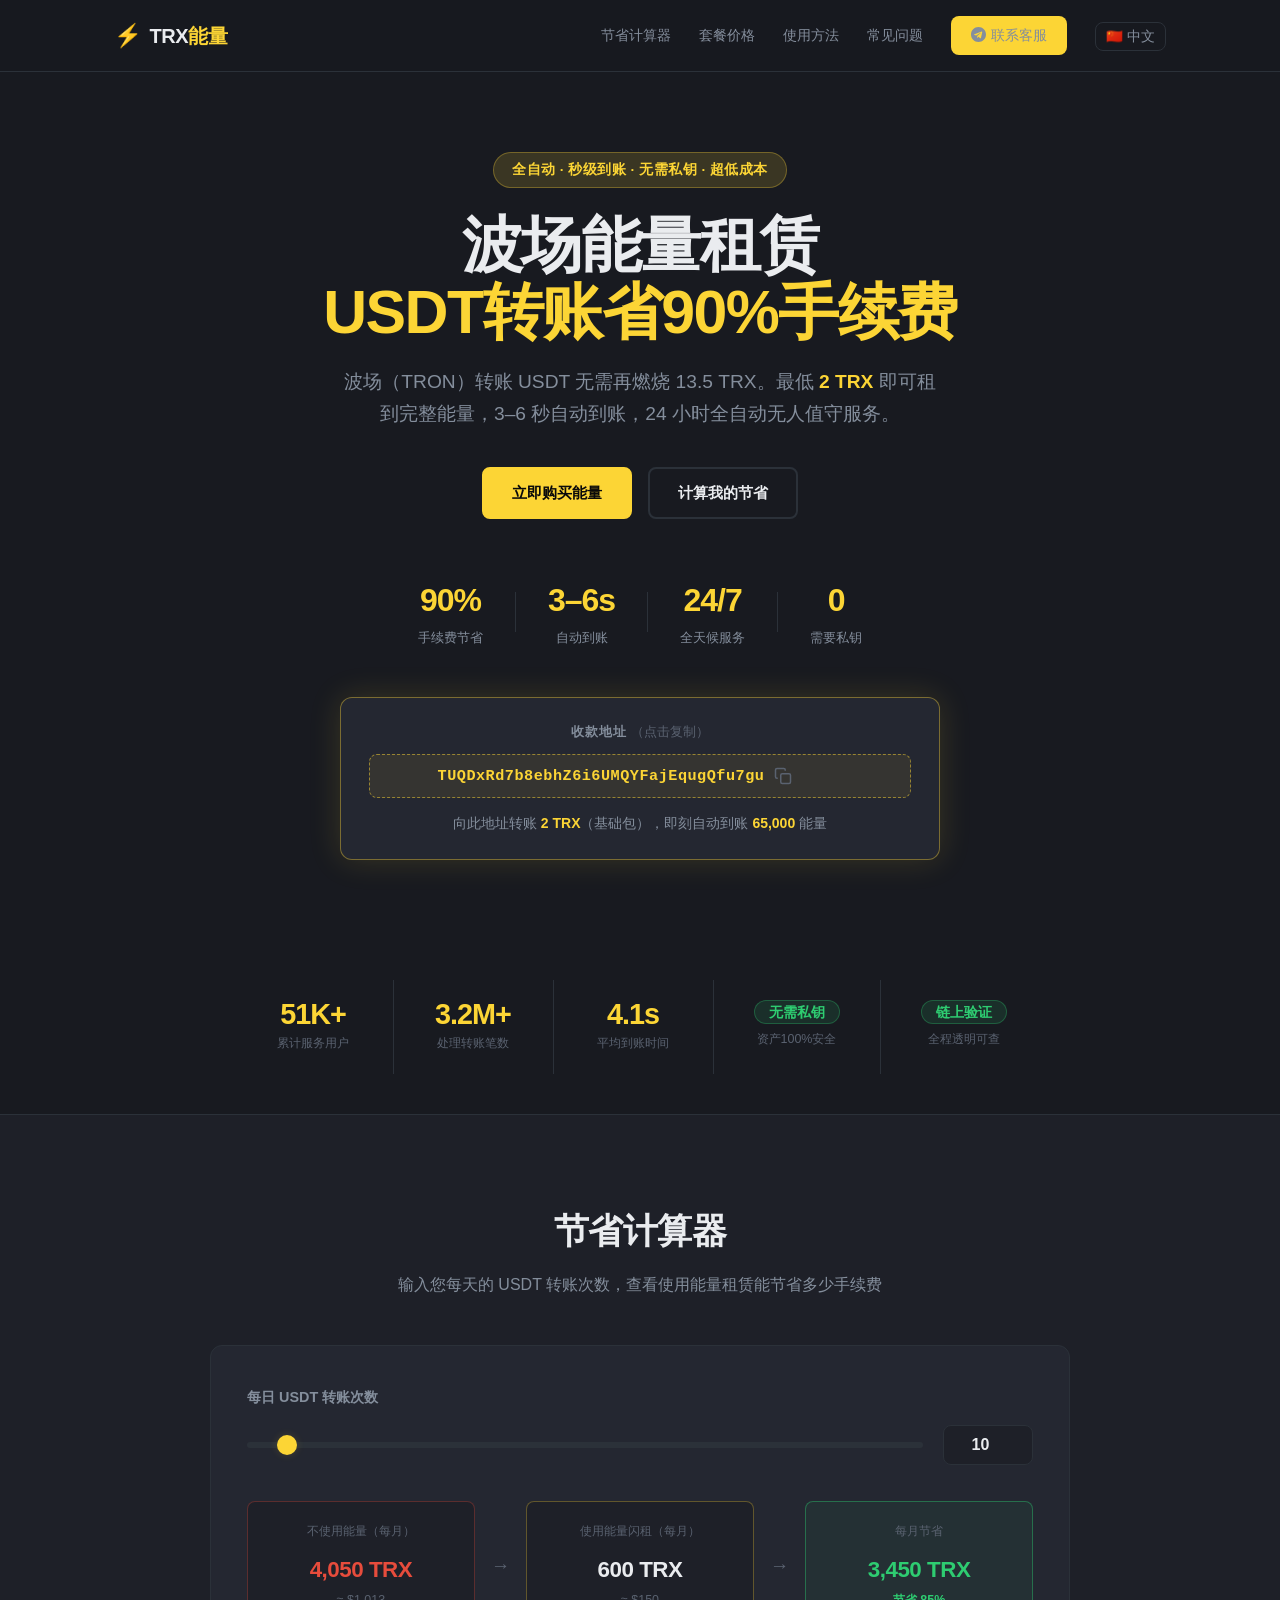
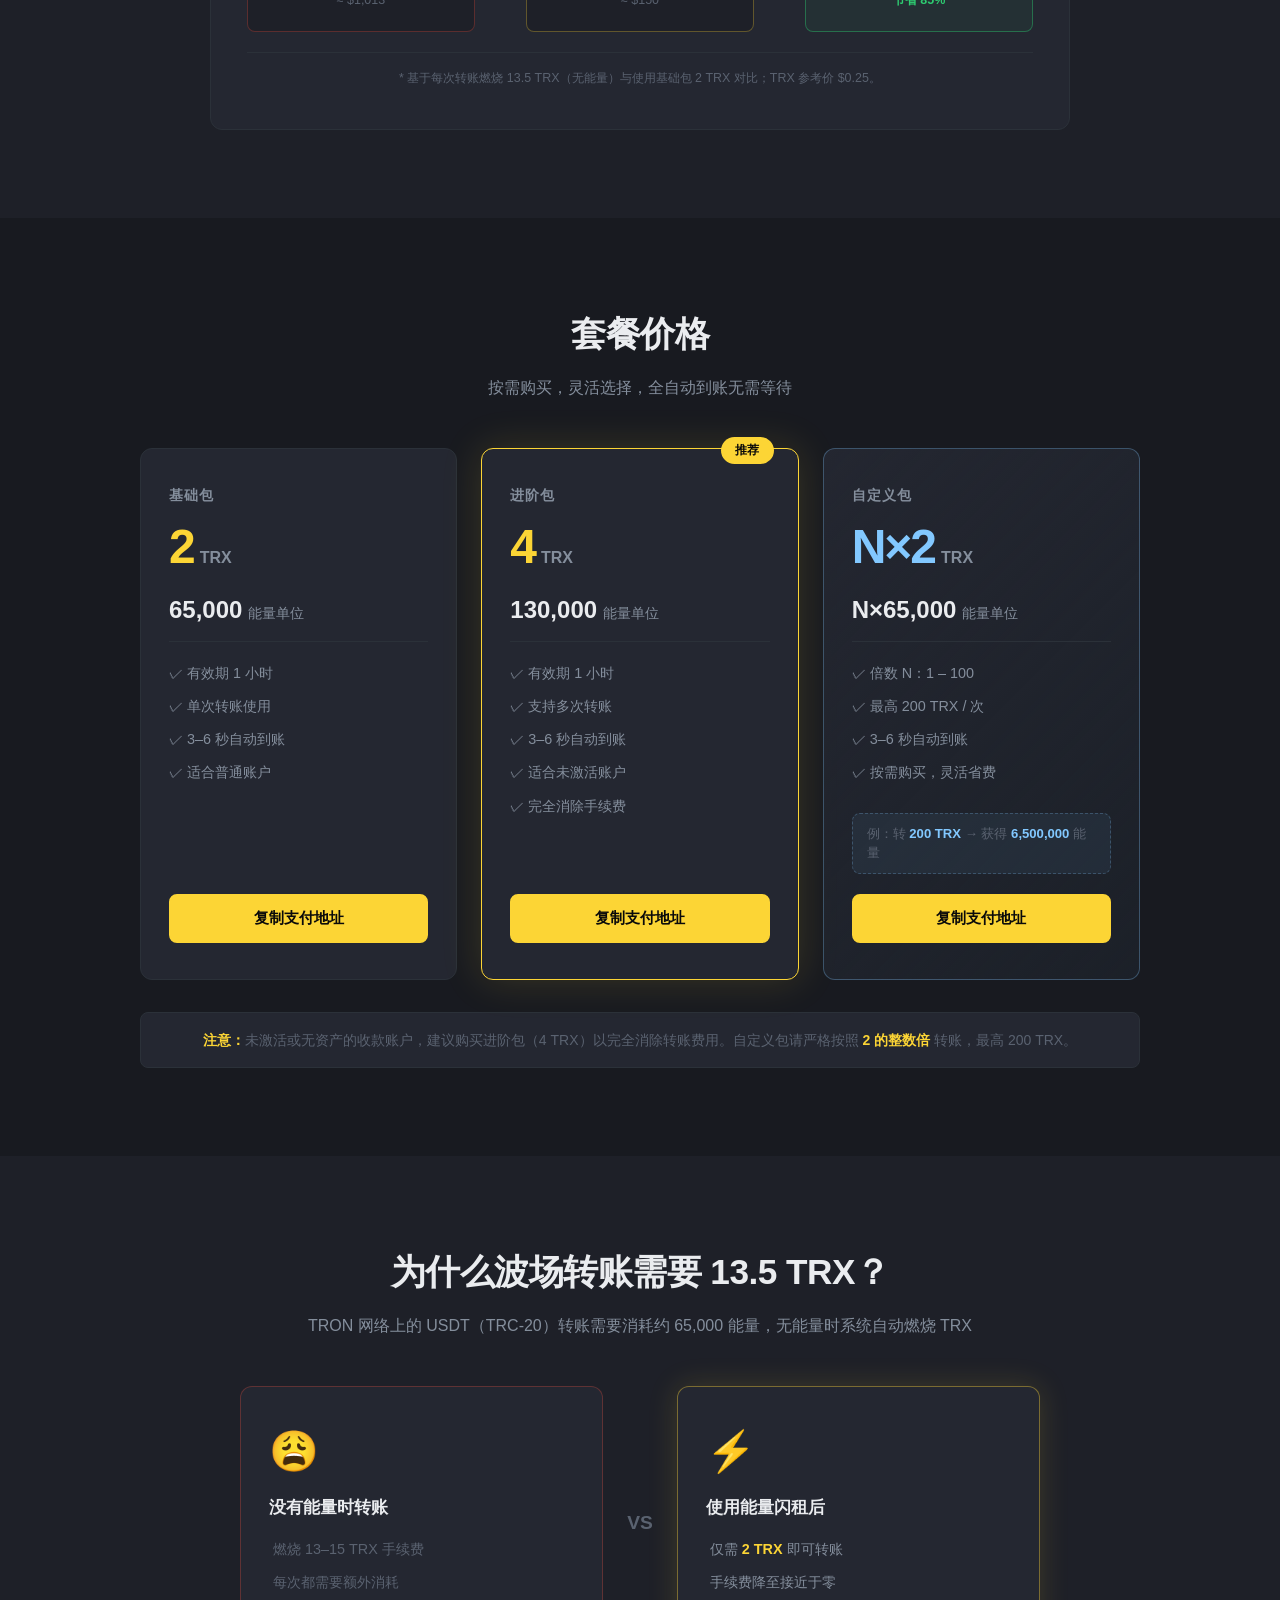
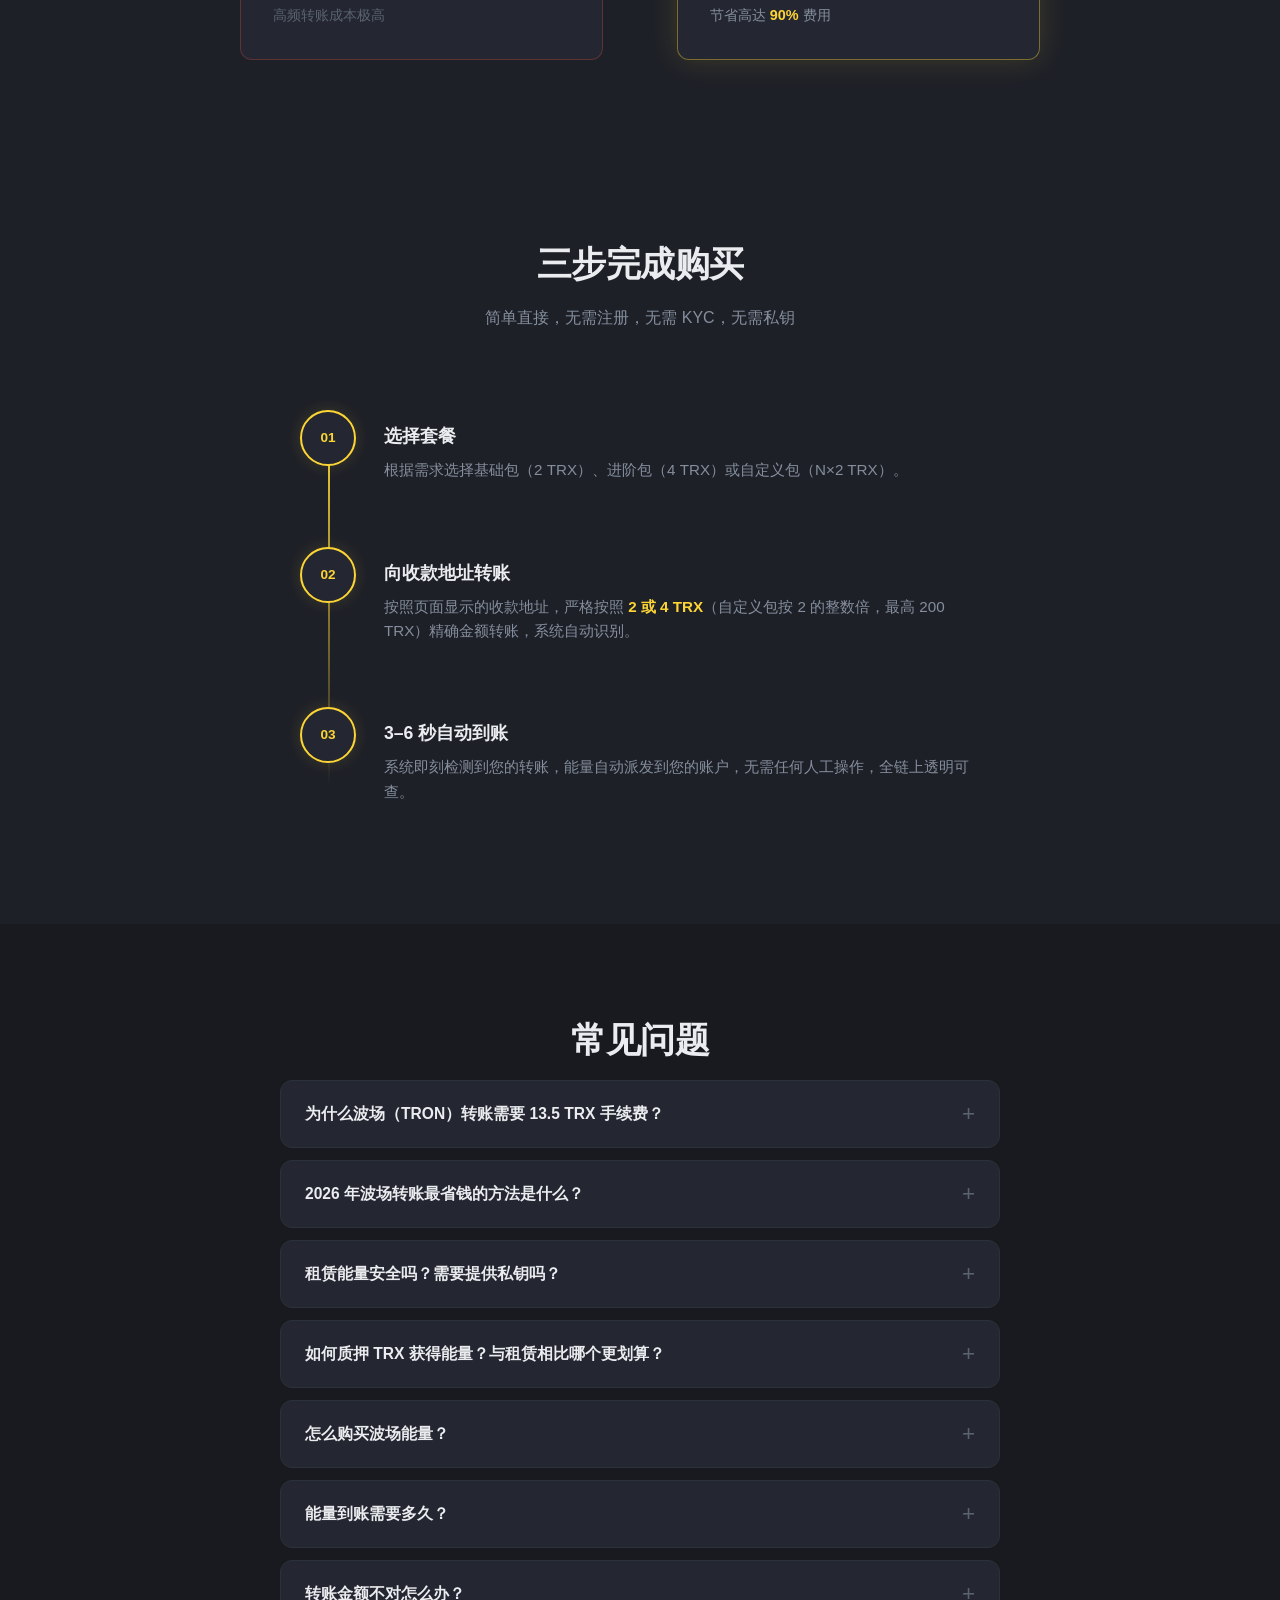
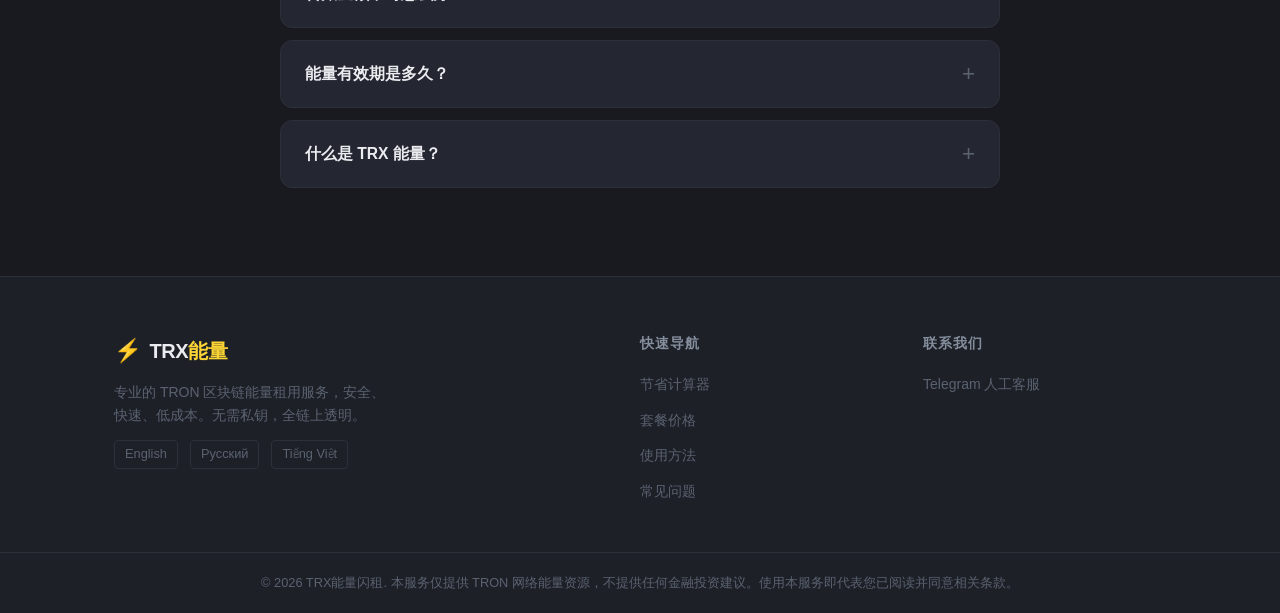
==== index.html @ 7b8ca872 "feat: SEO overhaul with multilingual pages and interactive modules - Update title/desc/keywords: "节省" ====
<!DOCTYPE html>
<html lang="zh-CN">
<head>
  <meta charset="UTF-8" />
  <meta name="viewport" content="width=device-width, initial-scale=1.0" />
  <title>TRON 能量租赁 - 节省 90% USDT 转账手续费 | TRX能量闪租 闪电到账</title>
  <meta name="description" content="专业的波场能量租赁平台。支持 USDT 转账手续费降至最低，平均节省 90% 以上。提供 TRX 能量购买、闪兑服务，智能合约保障，秒级到账，无需私钥，安全透明。" />
  <meta name="keywords" content="波场能量租赁,TRON Energy Rental,USDT转账手续费,购买TRON能量,TRX能量闪兑,波场省钱攻略,TRON能量,能量闪租,波场能量机器人,低成本USDT转账,TRX手续费,波场资源" />
  <link rel="canonical" href="https://trx-energy.example.com/" />
  <link rel="icon" href="data:image/svg+xml,<svg xmlns='http://www.w3.org/2000/svg' viewBox='0 0 100 100'><text y='.9em' font-size='90'>⚡</text></svg>" />

  <!-- hreflang 多语种 -->
  <link rel="alternate" hreflang="zh-CN" href="https://trx-energy.example.com/" />
  <link rel="alternate" hreflang="en" href="https://trx-energy.example.com/en/" />
  <link rel="alternate" hreflang="ru" href="https://trx-energy.example.com/ru/" />
  <link rel="alternate" hreflang="vi" href="https://trx-energy.example.com/vi/" />
  <link rel="alternate" hreflang="x-default" href="https://trx-energy.example.com/" />

  <!-- Open Graph -->
  <meta property="og:type" content="website" />
  <meta property="og:url" content="https://trx-energy.example.com/" />
  <meta property="og:title" content="TRON 能量租赁 - 节省 90% USDT 转账手续费 | TRX能量闪租" />
  <meta property="og:description" content="专业波场能量租赁平台，平均节省 90% 以上手续费。TRX 能量购买、闪兑服务，秒级到账，无需私钥，安全透明。" />
  <meta property="og:image" content="https://trx-energy.example.com/assets/og-image.png" />
  <meta property="og:locale" content="zh_CN" />
  <meta property="og:locale:alternate" content="en_US" />
  <meta property="og:locale:alternate" content="ru_RU" />
  <meta property="og:site_name" content="TRX能量闪租" />

  <!-- Twitter Card -->
  <meta name="twitter:card" content="summary_large_image" />
  <meta name="twitter:title" content="TRON 能量租赁 - 节省 90% USDT 转账手续费 | TRX能量闪租" />
  <meta name="twitter:description" content="专业波场能量租赁，平均节省 90% 手续费。2 TRX 获得 65,000 能量，秒级到账，无需私钥。" />

  <!-- JSON-LD: WebSite -->
  <script type="application/ld+json">
  {
    "@context": "https://schema.org",
    "@type": "WebSite",
    "name": "TRX能量闪租",
    "url": "https://trx-energy.example.com/",
    "description": "专业波场能量租赁平台，帮助用户以极低成本完成USDT转账",
    "inLanguage": ["zh-CN", "en", "ru", "vi"],
    "potentialAction": {
      "@type": "SearchAction",
      "target": "https://trx-energy.example.com/?q={search_term_string}",
      "query-input": "required name=search_term_string"
    }
  }
  </script>

  <!-- JSON-LD: Organization + AggregateRating -->
  <script type="application/ld+json">
  {
    "@context": "https://schema.org",
    "@type": "Organization",
    "name": "TRX能量闪租",
    "url": "https://trx-energy.example.com/",
    "logo": "https://trx-energy.example.com/assets/og-image.png",
    "contactPoint": {
      "@type": "ContactPoint",
      "contactType": "customer service",
      "url": "https://t.me/trxenergysupport",
      "availableLanguage": ["Chinese", "English"]
    },
    "aggregateRating": {
      "@type": "AggregateRating",
      "ratingValue": "4.9",
      "reviewCount": "3200",
      "bestRating": "5",
      "worstRating": "1"
    }
  }
  </script>

  <!-- JSON-LD: Service + BreadcrumbList -->
  <script type="application/ld+json">
  {
    "@context": "https://schema.org",
    "@graph": [
      {
        "@type": "Service",
        "name": "波场能量租赁服务",
        "alternateName": "TRON Energy Rental",
        "description": "专业的TRON区块链能量租用服务。通过租用能量，USDT转账手续费可降低90%，每次仅需2 TRX。3-6秒自动到账，无需私钥，全天候服务。",
        "provider": {
          "@type": "Organization",
          "name": "TRX能量闪租"
        },
        "serviceType": "区块链能量租用",
        "areaServed": "全球",
        "hasOfferCatalog": {
          "@type": "OfferCatalog",
          "name": "能量套餐",
          "itemListElement": [
            {
              "@type": "Offer",
              "name": "基础包",
              "price": "2",
              "priceCurrency": "TRX",
              "description": "65,000能量，有效期1小时，适合单次USDT转账"
            },
            {
              "@type": "Offer",
              "name": "进阶包",
              "price": "4",
              "priceCurrency": "TRX",
              "description": "130,000能量，有效期1小时，支持多次转账，适合未激活账户"
            },
            {
              "@type": "Offer",
              "name": "自定义包",
              "description": "N×2 TRX获得N×65,000能量，N最大100倍，最高200 TRX获得6,500,000能量"
            }
          ]
        }
      },
      {
        "@type": "BreadcrumbList",
        "itemListElement": [
          {
            "@type": "ListItem",
            "position": 1,
            "name": "首页",
            "item": "https://trx-energy.example.com/"
          },
          {
            "@type": "ListItem",
            "position": 2,
            "name": "套餐价格",
            "item": "https://trx-energy.example.com/#pricing"
          },
          {
            "@type": "ListItem",
            "position": 3,
            "name": "常见问题",
            "item": "https://trx-energy.example.com/#faq"
          }
        ]
      }
    ]
  }
  </script>

  <!-- JSON-LD: FAQPage (完整版) -->
  <script type="application/ld+json">
  {
    "@context": "https://schema.org",
    "@type": "FAQPage",
    "mainEntity": [
      {
        "@type": "Question",
        "name": "为什么波场（TRON）转账需要13.5 TRX手续费？",
        "acceptedAnswer": {
          "@type": "Answer",
          "text": "波场网络上的USDT（TRC-20）转账需要消耗约65,000单位的「能量」。若账户内没有能量，系统会自动燃烧约13.5 TRX作为手续费。通过租用能量，可将这笔费用降低至仅需2 TRX，节省约90%。"
        }
      },
      {
        "@type": "Question",
        "name": "波场转账最便宜的方法是什么？",
        "acceptedAnswer": {
          "@type": "Answer",
          "text": "波场转账最便宜的方法是通过TRX能量闪租平台租用能量。仅需2 TRX即可获得65,000能量，完成一次USDT转账，相比直接燃烧TRX手续费可节省约90%。高频转账用户可选择自定义包，批量购买更省钱。"
        }
      },
      {
        "@type": "Question",
        "name": "租赁能量安全吗？需要提供私钥吗？",
        "acceptedAnswer": {
          "@type": "Answer",
          "text": "完全安全，无需提供任何私钥。我们的服务通过链上地址识别技术，您只需向指定地址转入对应TRX金额，系统自动向您的钱包地址派发能量。整个过程无需授权，无需登录，不存在资产风险。"
        }
      },
      {
        "@type": "Question",
        "name": "如何质押TRX获得能量？与租赁相比哪个更划算？",
        "acceptedAnswer": {
          "@type": "Answer",
          "text": "质押TRX可获得长期能量，但需锁定大量TRX（质押约10,000 TRX才能获得约65,000能量/天）。租赁能量无需锁定资金，按需购买，2 TRX即用即付。对于散户和中低频用户，租赁远比质押划算；高频用户可结合使用。"
        }
      },
      {
        "@type": "Question",
        "name": "怎么购买波场能量？",
        "acceptedAnswer": {
          "@type": "Answer",
          "text": "直接向页面展示的收款地址转账即可，系统会自动识别您的转账金额并即刻派发相应的能量到您的账户。无需注册账号，无需联系客服，3-6秒自动到账。"
        }
      },
      {
        "@type": "Question",
        "name": "能量多久到账？",
        "acceptedAnswer": {
          "@type": "Answer",
          "text": "通常在转账后3-6秒内自动到账。全天24小时无人值守，随时转账随时到账，无需等待工作时间。"
        }
      },
      {
        "@type": "Question",
        "name": "转账金额不对怎么办？",
        "acceptedAnswer": {
          "@type": "Answer",
          "text": "请严格按照2或4 TRX转账（自定义包按2的整数倍，最高200 TRX）。如果金额不符，系统可能无法自动派发，请联系人工客服处理。"
        }
      },
      {
        "@type": "Question",
        "name": "能量有效期是多久？",
        "acceptedAnswer": {
          "@type": "Answer",
          "text": "每个套餐的能量有效期均为1小时，请在购买后1小时内完成USDT转账操作，以免能量过期浪费。"
        }
      }
    ]
  }
  </script>

  <link rel="stylesheet" href="assets/css/style.css" />
</head>
<body>

  <!-- ===== HEADER ===== -->
  <header class="site-header" role="banner">
    <div class="container header-inner">
      <a href="/" class="logo" aria-label="TRX能量闪租首页">
        <span class="logo-icon" aria-hidden="true">⚡</span>
        <span class="logo-text">TRX<em>能量</em></span>
      </a>
      <nav class="main-nav" role="navigation" aria-label="主导航">
        <a href="#calculator">节省计算器</a>
        <a href="#pricing">套餐价格</a>
        <a href="#how-it-works">使用方法</a>
        <a href="#faq">常见问题</a>
        <a href="https://t.me/trxenergysupport" class="btn-nav" rel="noopener noreferrer" target="_blank">
          <svg viewBox="0 0 24 24" width="15" height="15" fill="currentColor" aria-hidden="true" style="vertical-align:-2px;margin-right:5px"><path d="M12 0C5.373 0 0 5.373 0 12s5.373 12 12 12 12-5.373 12-12S18.627 0 12 0zm5.894 8.221-1.97 9.28c-.145.658-.537.818-1.084.508l-3-2.21-1.447 1.394c-.16.16-.295.295-.605.295l.213-3.053 5.56-5.023c.242-.213-.054-.333-.373-.12L8.32 13.617l-2.96-.924c-.643-.204-.657-.643.136-.953l11.57-4.461c.537-.194 1.006.131.828.942z"/></svg>联系客服
        </a>
        <!-- 语言切换 -->
        <div class="lang-switcher" aria-label="语言切换">
          <span class="lang-current">🇨🇳 中文</span>
          <div class="lang-dropdown">
            <a href="/en/" hreflang="en">🇺🇸 English</a>
            <a href="/ru/" hreflang="ru">🇷🇺 Русский</a>
            <a href="/vi/" hreflang="vi">🇻🇳 Tiếng Việt</a>
          </div>
        </div>
      </nav>
      <button class="nav-toggle" aria-label="展开菜单" aria-expanded="false">
        <span></span><span></span><span></span>
      </button>
    </div>
  </header>

  <main>

    <!-- ===== HERO ===== -->
    <section class="hero" aria-labelledby="hero-title">
      <canvas id="matrix-canvas" aria-hidden="true"></canvas>
      <div class="container hero-content">
        <div class="hero-badge">全自动 · 秒级到账 · 无需私钥 · 超低成本</div>
        <h1 id="hero-title">波场能量租赁<br /><span class="accent">USDT转账省90%手续费</span></h1>
        <p class="hero-subtitle">波场（TRON）转账 USDT 无需再燃烧 13.5 TRX。最低 <strong>2 TRX</strong> 即可租到完整能量，3–6 秒自动到账，24 小时全自动无人值守服务。</p>
        <div class="hero-actions">
          <a href="#pricing" class="btn btn-primary">立即购买能量</a>
          <a href="#calculator" class="btn btn-ghost">计算我的节省</a>
        </div>
        <div class="hero-stats" role="list">
          <div class="stat" role="listitem">
            <span class="stat-value">90%</span>
            <span class="stat-label">手续费节省</span>
          </div>
          <div class="stat-divider" aria-hidden="true"></div>
          <div class="stat" role="listitem">
            <span class="stat-value">3–6s</span>
            <span class="stat-label">自动到账</span>
          </div>
          <div class="stat-divider" aria-hidden="true"></div>
          <div class="stat" role="listitem">
            <span class="stat-value">24/7</span>
            <span class="stat-label">全天候服务</span>
          </div>
          <div class="stat-divider" aria-hidden="true"></div>
          <div class="stat" role="listitem">
            <span class="stat-value">0</span>
            <span class="stat-label">需要私钥</span>
          </div>
        </div>

        <!-- Payment Address -->
        <div class="pay-address-box">
          <p class="pay-address-label">收款地址 <span class="pay-address-hint">（点击复制）</span></p>
          <button class="pay-address-copy" id="copyAddress" aria-label="复制收款地址" data-address="TUQDxRd7b8ebhZ6i6UMQYFajEqugQfu7gu">
            <span class="pay-address-value">TUQDxRd7b8ebhZ6i6UMQYFajEqugQfu7gu</span>
            <svg class="copy-icon" viewBox="0 0 24 24" width="18" height="18" fill="none" stroke="currentColor" stroke-width="2" aria-hidden="true">
              <rect x="9" y="9" width="13" height="13" rx="2"/>
              <path d="M5 15H4a2 2 0 0 1-2-2V4a2 2 0 0 1 2-2h9a2 2 0 0 1 2 2v1"/>
            </svg>
            <span class="copy-feedback" aria-live="polite"></span>
          </button>
          <p class="pay-address-desc">向此地址转账 <strong>2 TRX</strong>（基础包），即刻自动到账 <strong>65,000</strong> 能量</p>
        </div>
      </div>
    </section>

    <!-- ===== TRUST STATS ===== -->
    <section class="trust-section" aria-labelledby="trust-title">
      <div class="container">
        <h2 id="trust-title" class="sr-only">平台数据</h2>
        <div class="trust-grid">
          <div class="trust-item">
            <span class="trust-value" data-target="52000" data-suffix="+">0</span>
            <span class="trust-label">累计服务用户</span>
          </div>
          <div class="trust-item">
            <span class="trust-value" data-target="3200000" data-suffix="+">0</span>
            <span class="trust-label">处理转账笔数</span>
          </div>
          <div class="trust-item">
            <span class="trust-value" data-target="4.2" data-suffix="s" data-float="true">0</span>
            <span class="trust-label">平均到账时间</span>
          </div>
          <div class="trust-item">
            <span class="trust-value trust-badge">无需私钥</span>
            <span class="trust-label">资产100%安全</span>
          </div>
          <div class="trust-item">
            <span class="trust-value trust-badge">链上验证</span>
            <span class="trust-label">全程透明可查</span>
          </div>
        </div>
      </div>
    </section>

    <!-- ===== CALCULATOR ===== -->
    <section class="calc-section" id="calculator" aria-labelledby="calc-title">
      <div class="container">
        <h2 id="calc-title" class="section-title">节省计算器</h2>
        <p class="section-subtitle">输入您每天的 USDT 转账次数，查看使用能量租赁能节省多少手续费</p>
        <div class="calc-card">
          <div class="calc-input-group">
            <label for="calc-transfers" class="calc-label">每日 USDT 转账次数</label>
            <div class="calc-slider-wrap">
              <input type="range" id="calc-slider" min="1" max="200" value="10" class="calc-slider" aria-label="转账次数滑块" />
              <input type="number" id="calc-transfers" min="1" max="10000" value="10" class="calc-number" aria-label="每日转账次数" />
            </div>
          </div>
          <div class="calc-results">
            <div class="calc-result-item calc-result-before">
              <span class="calc-result-label">不使用能量（每月）</span>
              <span class="calc-result-value" id="calc-before">4,050 TRX</span>
              <span class="calc-result-sub" id="calc-before-usd">≈ $1,012.5</span>
            </div>
            <div class="calc-result-arrow" aria-hidden="true">→</div>
            <div class="calc-result-item calc-result-after">
              <span class="calc-result-label">使用能量闪租（每月）</span>
              <span class="calc-result-value" id="calc-after">600 TRX</span>
              <span class="calc-result-sub" id="calc-after-usd">≈ $150</span>
            </div>
            <div class="calc-result-arrow" aria-hidden="true">→</div>
            <div class="calc-result-item calc-result-save">
              <span class="calc-result-label">每月节省</span>
              <span class="calc-result-value" id="calc-save">3,450 TRX</span>
              <span class="calc-result-sub" id="calc-save-pct">节省 85%</span>
            </div>
          </div>
          <p class="calc-note">* 基于每次转账燃烧 13.5 TRX（无能量）与使用基础包 2 TRX 对比；TRX 参考价 $0.25。</p>
        </div>
      </div>
    </section>

    <!-- ===== PRICING ===== -->
    <section class="pricing-section" id="pricing" aria-labelledby="pricing-title">
      <div class="container">
        <h2 id="pricing-title" class="section-title">套餐价格</h2>
        <p class="section-subtitle">按需购买，灵活选择，全自动到账无需等待</p>
        <div class="pricing-grid">

          <article class="pricing-card">
            <div class="pricing-tag">基础包</div>
            <div class="pricing-price">
              <span class="price-amount">2</span>
              <span class="price-unit">TRX</span>
            </div>
            <div class="pricing-energy">
              <span class="energy-value">65,000</span>
              <span class="energy-label">能量单位</span>
            </div>
            <ul class="pricing-features">
              <li>✓ 有效期 1 小时</li>
              <li>✓ 单次转账使用</li>
              <li>✓ 3–6 秒自动到账</li>
              <li>✓ 适合普通账户</li>
            </ul>
            <button class="btn btn-primary btn-block btn-copy-addr" data-address="TUQDxRd7b8ebhZ6i6UMQYFajEqugQfu7gu">复制支付地址</button>
          </article>

          <article class="pricing-card pricing-card-featured">
            <div class="pricing-badge">推荐</div>
            <div class="pricing-tag">进阶包</div>
            <div class="pricing-price">
              <span class="price-amount">4</span>
              <span class="price-unit">TRX</span>
            </div>
            <div class="pricing-energy">
              <span class="energy-value">130,000</span>
              <span class="energy-label">能量单位</span>
            </div>
            <ul class="pricing-features">
              <li>✓ 有效期 1 小时</li>
              <li>✓ 支持多次转账</li>
              <li>✓ 3–6 秒自动到账</li>
              <li>✓ 适合未激活账户</li>
              <li>✓ 完全消除手续费</li>
            </ul>
            <button class="btn btn-primary btn-block btn-copy-addr" data-address="TUQDxRd7b8ebhZ6i6UMQYFajEqugQfu7gu">复制支付地址</button>
          </article>

          <article class="pricing-card pricing-card-custom">
            <div class="pricing-tag">自定义包</div>
            <div class="pricing-price">
              <span class="price-amount">N×2</span>
              <span class="price-unit">TRX</span>
            </div>
            <div class="pricing-energy">
              <span class="energy-value">N×65,000</span>
              <span class="energy-label">能量单位</span>
            </div>
            <ul class="pricing-features">
              <li>✓ 倍数 N：1 – 100</li>
              <li>✓ 最高 200 TRX / 次</li>
              <li>✓ 3–6 秒自动到账</li>
              <li>✓ 按需购买，灵活省费</li>
            </ul>
            <div class="custom-example">
              例：转 <strong>200 TRX</strong> → 获得 <strong>6,500,000</strong> 能量
            </div>
            <button class="btn btn-primary btn-block btn-copy-addr" data-address="TUQDxRd7b8ebhZ6i6UMQYFajEqugQfu7gu">复制支付地址</button>
          </article>

        </div>

        <p class="pricing-note">
          <strong>注意：</strong>未激活或无资产的收款账户，建议购买进阶包（4 TRX）以完全消除转账费用。自定义包请严格按照 <strong>2 的整数倍</strong> 转账，最高 200 TRX。
        </p>
      </div>
    </section>

    <!-- ===== WHY SECTION ===== -->
    <section class="why-section" aria-labelledby="why-title">
      <div class="container">
        <h2 id="why-title" class="section-title">为什么波场转账需要 13.5 TRX？</h2>
        <p class="section-subtitle">TRON 网络上的 USDT（TRC-20）转账需要消耗约 65,000 能量，无能量时系统自动燃烧 TRX</p>
        <div class="compare-grid">
          <article class="compare-card compare-bad">
            <div class="compare-icon" aria-hidden="true">😩</div>
            <h3>没有能量时转账</h3>
            <ul>
              <li>燃烧 13–15 TRX 手续费</li>
              <li>每次都需要额外消耗</li>
              <li>高频转账成本极高</li>
            </ul>
          </article>
          <div class="compare-arrow" aria-hidden="true">VS</div>
          <article class="compare-card compare-good">
            <div class="compare-icon" aria-hidden="true">⚡</div>
            <h3>使用能量闪租后</h3>
            <ul>
              <li>仅需 <strong>2 TRX</strong> 即可转账</li>
              <li>手续费降至接近于零</li>
              <li>节省高达 <strong>90%</strong> 费用</li>
            </ul>
          </article>
        </div>
      </div>
    </section>

    <!-- ===== HOW IT WORKS ===== -->
    <section class="how-section" id="how-it-works" aria-labelledby="how-title">
      <div class="container">
        <h2 id="how-title" class="section-title">三步完成购买</h2>
        <p class="section-subtitle">简单直接，无需注册，无需 KYC，无需私钥</p>
        <ol class="steps-list">
          <li class="step">
            <div class="step-number" aria-hidden="true">01</div>
            <div class="step-content">
              <h3>选择套餐</h3>
              <p>根据需求选择基础包（2 TRX）、进阶包（4 TRX）或自定义包（N×2 TRX）。</p>
            </div>
          </li>
          <li class="step">
            <div class="step-number" aria-hidden="true">02</div>
            <div class="step-content">
              <h3>向收款地址转账</h3>
              <p>按照页面显示的收款地址，严格按照 <strong>2 或 4 TRX</strong>（自定义包按 2 的整数倍，最高 200 TRX）精确金额转账，系统自动识别。</p>
            </div>
          </li>
          <li class="step">
            <div class="step-number" aria-hidden="true">03</div>
            <div class="step-content">
              <h3>3–6 秒自动到账</h3>
              <p>系统即刻检测到您的转账，能量自动派发到您的账户，无需任何人工操作，全链上透明可查。</p>
            </div>
          </li>
        </ol>
      </div>
    </section>

    <!-- ===== FAQ ===== -->
    <section class="faq-section" id="faq" aria-labelledby="faq-title">
      <div class="container">
        <h2 id="faq-title" class="section-title">常见问题</h2>
        <dl class="faq-list">

          <div class="faq-item">
            <dt class="faq-question">
              <button aria-expanded="false" aria-controls="faq-1">为什么波场（TRON）转账需要 13.5 TRX 手续费？</button>
            </dt>
            <dd class="faq-answer" id="faq-1" hidden>
              波场网络上的 USDT（TRC-20）转账需要消耗约 65,000 单位的「能量」。若账户内没有能量，系统会自动燃烧约 <strong>13.5 TRX</strong> 作为手续费。通过租用能量，可将这笔费用降低至仅需 2 TRX，节省约 <strong>90%</strong>。
            </dd>
          </div>

          <div class="faq-item">
            <dt class="faq-question">
              <button aria-expanded="false" aria-controls="faq-2">2026 年波场转账最省钱的方法是什么？</button>
            </dt>
            <dd class="faq-answer" id="faq-2" hidden>
              波场转账最便宜的方法是通过 TRX 能量闪租平台租用能量。仅需 <strong>2 TRX</strong> 即可获得 65,000 能量，完成一次 USDT 转账，相比直接燃烧 TRX 手续费可节省约 90%。高频转账用户推荐自定义包，可批量购买大额能量，进一步降低单次成本。
            </dd>
          </div>

          <div class="faq-item">
            <dt class="faq-question">
              <button aria-expanded="false" aria-controls="faq-3">租赁能量安全吗？需要提供私钥吗？</button>
            </dt>
            <dd class="faq-answer" id="faq-3" hidden>
              <strong>完全安全，无需提供任何私钥。</strong>我们的服务通过链上地址识别技术，您只需向指定地址转入对应 TRX 金额，系统自动向您的钱包地址派发能量。整个过程无需授权、无需登录、不存在资产风险，全链上透明可查。
            </dd>
          </div>

          <div class="faq-item">
            <dt class="faq-question">
              <button aria-expanded="false" aria-controls="faq-4">如何质押 TRX 获得能量？与租赁相比哪个更划算？</button>
            </dt>
            <dd class="faq-answer" id="faq-4" hidden>
              质押 TRX 可获得长期能量，但需锁定大量资金（质押约 10,000 TRX 才能获得约 65,000 能量/天）。租赁能量无需锁定资金，按需购买，<strong>2 TRX 即用即付</strong>。对于散户和中低频用户，租赁远比质押划算；日均转账 50 次以上的大户可考虑结合使用。
            </dd>
          </div>

          <div class="faq-item">
            <dt class="faq-question">
              <button aria-expanded="false" aria-controls="faq-5">怎么购买波场能量？</button>
            </dt>
            <dd class="faq-answer" id="faq-5" hidden>
              直接向页面展示的收款地址转账即可，系统会自动识别您的转账金额并即刻派发相应的能量到您的账户。无需注册账号，无需联系客服，3–6 秒自动到账。
            </dd>
          </div>

          <div class="faq-item">
            <dt class="faq-question">
              <button aria-expanded="false" aria-controls="faq-6">能量到账需要多久？</button>
            </dt>
            <dd class="faq-answer" id="faq-6" hidden>
              通常在转账后 3–6 秒内自动到账。全天 24 小时无人值守，随时转账随时到账，无需等待工作时间。
            </dd>
          </div>

          <div class="faq-item">
            <dt class="faq-question">
              <button aria-expanded="false" aria-controls="faq-7">转账金额不对怎么办？</button>
            </dt>
            <dd class="faq-answer" id="faq-7" hidden>
              请严格按照 2 或 4 TRX 转账（自定义包按 2 的整数倍）。如果金额不符，系统可能无法自动派发。如遇此情况，请点击页面客服联系人工处理。
            </dd>
          </div>

          <div class="faq-item">
            <dt class="faq-question">
              <button aria-expanded="false" aria-controls="faq-8">能量有效期是多久？</button>
            </dt>
            <dd class="faq-answer" id="faq-8" hidden>
              每个套餐的能量有效期均为 <strong>1 小时</strong>，请在购买后 1 小时内完成 USDT 转账操作，以免能量过期浪费。
            </dd>
          </div>

          <div class="faq-item">
            <dt class="faq-question">
              <button aria-expanded="false" aria-controls="faq-9">什么是 TRX 能量？</button>
            </dt>
            <dd class="faq-answer" id="faq-9" hidden>
              TRON 区块链上执行智能合约（如 USDT TRC-20 转账）需要消耗「能量」资源。没有能量时，系统会自动燃烧您账户中的 TRX 作为手续费（约 13–15 TRX）。通过租用能量，您可以大幅降低每次转账的实际成本，是高频转账用户的必备工具。
            </dd>
          </div>

        </dl>
      </div>
    </section>

  </main>

  <!-- ===== FOOTER ===== -->
  <footer class="site-footer" id="contact" role="contentinfo">
    <div class="container footer-inner">
      <div class="footer-brand">
        <a href="/" class="logo" aria-label="TRX能量闪租首页">
          <span class="logo-icon" aria-hidden="true">⚡</span>
          <span class="logo-text">TRX<em>能量</em></span>
        </a>
        <p>专业的 TRON 区块链能量租用服务，安全、快速、低成本。无需私钥，全链上透明。</p>
        <div class="footer-langs">
          <a href="/en/" hreflang="en">English</a>
          <a href="/ru/" hreflang="ru">Русский</a>
          <a href="/vi/" hreflang="vi">Tiếng Việt</a>
        </div>
      </div>
      <nav class="footer-nav" aria-label="页脚导航">
        <h3>快速导航</h3>
        <ul>
          <li><a href="#calculator">节省计算器</a></li>
          <li><a href="#pricing">套餐价格</a></li>
          <li><a href="#how-it-works">使用方法</a></li>
          <li><a href="#faq">常见问题</a></li>
        </ul>
      </nav>
      <div class="footer-contact">
        <h3>联系我们</h3>
        <ul>
          <li><a href="https://t.me/trxenergysupport" rel="noopener noreferrer" target="_blank">Telegram 人工客服</a></li>
        </ul>
      </div>
    </div>
    <div class="footer-bottom">
      <div class="container">
        <p>&copy; 2026 TRX能量闪租. 本服务仅提供 TRON 网络能量资源，不提供任何金融投资建议。使用本服务即代表您已阅读并同意相关条款。</p>
      </div>
    </div>
  </footer>

  <script src="assets/js/main.js"></script>
</body>
</html>
---- assets/css/style.css ----
/* ============================================================
   TRX Energy - Stylesheet
   Inspired by hashrace.dev dark crypto aesthetic
   ============================================================ */

/* ---------- CSS Custom Properties ---------- */
:root {
  --bg-primary:    #181A20;
  --bg-secondary:  #1E2028;
  --bg-card:       #242731;
  --border:        #2B3139;
  --accent:        #FCD535;
  --accent-dark:   #d4a800;
  --accent-glow:   rgba(252, 213, 53, 0.15);
  --text-primary:  #EAECEF;
  --text-secondary:#848E9C;
  --text-muted:    #5A6270;
  --success:       #2ECC71;
  --danger:        #E74C3C;
  --font-sans:     "Segoe UI", Roboto, "Helvetica Neue", Arial, sans-serif;
  --radius:        12px;
  --radius-sm:     8px;
  --transition:    0.2s ease;
  --shadow:        0 4px 24px rgba(0, 0, 0, 0.4);
  --shadow-accent: 0 4px 20px rgba(252, 213, 53, 0.25);
}

/* ---------- Reset & Base ---------- */
*, *::before, *::after {
  box-sizing: border-box;
  margin: 0;
  padding: 0;
}

html {
  scroll-behavior: smooth;
  font-size: 16px;
}

body {
  font-family: var(--font-sans);
  background-color: var(--bg-primary);
  color: var(--text-primary);
  line-height: 1.6;
  -webkit-font-smoothing: antialiased;
  overflow-x: hidden;
}

a {
  color: var(--accent);
  text-decoration: none;
  transition: color var(--transition), opacity var(--transition);
}

a:hover { opacity: 0.85; }

ul, ol { list-style: none; }

img { max-width: 100%; display: block; }

/* ---------- Utility ---------- */
.container {
  max-width: 1100px;
  margin: 0 auto;
  padding: 0 24px;
}

.accent { color: var(--accent); }

.section-title {
  font-size: clamp(1.6rem, 3vw, 2.2rem);
  font-weight: 800;
  letter-spacing: -0.5px;
  text-align: center;
  margin-bottom: 12px;
}

.section-subtitle {
  color: var(--text-secondary);
  text-align: center;
  font-size: 1rem;
  margin-bottom: 48px;
}

/* ---------- Buttons ---------- */
.btn {
  display: inline-flex;
  align-items: center;
  justify-content: center;
  gap: 8px;
  padding: 12px 28px;
  border-radius: var(--radius-sm);
  font-weight: 700;
  font-size: 0.95rem;
  cursor: pointer;
  border: 2px solid transparent;
  transition: all var(--transition);
  text-decoration: none;
  white-space: nowrap;
}

.btn-primary {
  background: var(--accent);
  color: #0a0a0a;
  border-color: var(--accent);
}
.btn-primary:hover {
  background: var(--accent-dark);
  border-color: var(--accent-dark);
  opacity: 1;
  transform: translateY(-1px);
  box-shadow: var(--shadow-accent);
}

.btn-ghost {
  background: transparent;
  color: var(--text-primary);
  border-color: var(--border);
}
.btn-ghost:hover {
  border-color: var(--accent);
  color: var(--accent);
  opacity: 1;
}

.btn-block { width: 100%; }

.btn-lg {
  padding: 16px 40px;
  font-size: 1.05rem;
}

.btn-nav {
  background: var(--accent);
  color: #0a0a0a;
  padding: 8px 20px;
  border-radius: var(--radius-sm);
  font-weight: 700;
  font-size: 0.9rem;
  transition: all var(--transition);
}
.btn-nav:hover {
  background: var(--accent-dark);
  opacity: 1;
}

/* ---------- Header ---------- */
.site-header {
  position: sticky;
  top: 0;
  z-index: 100;
  height: 72px;
  background: rgba(24, 26, 32, 0.92);
  backdrop-filter: blur(12px);
  -webkit-backdrop-filter: blur(12px);
  border-bottom: 1px solid var(--border);
}

.header-inner {
  display: flex;
  align-items: center;
  justify-content: space-between;
  height: 100%;
}

.logo {
  display: flex;
  align-items: center;
  gap: 8px;
  color: var(--text-primary);
  font-weight: 800;
  font-size: 1.25rem;
  letter-spacing: -0.5px;
}
.logo:hover { opacity: 0.9; }
.logo-icon { font-size: 1.4rem; }
.logo-text em {
  color: var(--accent);
  font-style: normal;
}

.main-nav {
  display: flex;
  align-items: center;
  gap: 28px;
}

.main-nav a {
  color: var(--text-secondary);
  font-size: 0.9rem;
  font-weight: 500;
  transition: color var(--transition);
}
.main-nav a:hover { color: var(--text-primary); opacity: 1; }

.nav-toggle {
  display: none;
  flex-direction: column;
  gap: 5px;
  background: none;
  border: none;
  cursor: pointer;
  padding: 4px;
}
.nav-toggle span {
  display: block;
  width: 22px;
  height: 2px;
  background: var(--text-primary);
  border-radius: 2px;
  transition: all var(--transition);
}

/* ---------- Hero ---------- */
.hero {
  position: relative;
  min-height: 85vh;
  display: flex;
  align-items: center;
  overflow: hidden;
  padding: 80px 0;
}

#matrix-canvas {
  position: absolute;
  inset: 0;
  width: 100%;
  height: 100%;
  opacity: 0.12;
  pointer-events: none;
}

.hero-content {
  position: relative;
  z-index: 1;
  text-align: center;
  max-width: 800px;
  margin: 0 auto;
}

.hero-badge {
  display: inline-block;
  background: var(--accent-glow);
  border: 1px solid rgba(252, 213, 53, 0.3);
  color: var(--accent);
  padding: 6px 18px;
  border-radius: 50px;
  font-size: 0.85rem;
  font-weight: 600;
  letter-spacing: 0.5px;
  margin-bottom: 24px;
}

.hero h1 {
  font-size: clamp(2.4rem, 6vw, 3.8rem);
  font-weight: 900;
  letter-spacing: -1.5px;
  line-height: 1.1;
  margin-bottom: 20px;
}

.hero-subtitle {
  font-size: clamp(1rem, 2vw, 1.2rem);
  color: var(--text-secondary);
  max-width: 600px;
  margin: 0 auto 36px;
  line-height: 1.7;
}
.hero-subtitle strong { color: var(--accent); }

.hero-actions {
  display: flex;
  gap: 16px;
  justify-content: center;
  flex-wrap: wrap;
  margin-bottom: 56px;
}

.hero-stats {
  display: flex;
  align-items: center;
  justify-content: center;
  gap: 32px;
  flex-wrap: wrap;
}

.stat {
  display: flex;
  flex-direction: column;
  align-items: center;
}

.stat-value {
  font-size: 2rem;
  font-weight: 900;
  color: var(--accent);
  letter-spacing: -1px;
}

.stat-label {
  font-size: 0.8rem;
  color: var(--text-secondary);
  margin-top: 2px;
}

.stat-divider {
  width: 1px;
  height: 40px;
  background: var(--border);
}

/* ---------- Why Section ---------- */
.why-section {
  padding: 88px 0;
  background: var(--bg-secondary);
}

.compare-grid {
  display: grid;
  grid-template-columns: 1fr auto 1fr;
  gap: 24px;
  align-items: center;
  max-width: 800px;
  margin: 0 auto;
}

.compare-card {
  background: var(--bg-card);
  border: 1px solid var(--border);
  border-radius: var(--radius);
  padding: 32px 28px;
}

.compare-card h3 {
  font-size: 1.05rem;
  font-weight: 700;
  margin: 12px 0 16px;
}

.compare-card ul { display: flex; flex-direction: column; gap: 10px; }
.compare-card li {
  color: var(--text-secondary);
  font-size: 0.9rem;
  padding-left: 4px;
}

.compare-bad { border-color: rgba(231, 76, 60, 0.3); }
.compare-bad .compare-icon { font-size: 2.5rem; }
.compare-bad li { color: var(--text-muted); }

.compare-good {
  border-color: rgba(252, 213, 53, 0.4);
  box-shadow: 0 0 30px var(--accent-glow);
}
.compare-good .compare-icon { font-size: 2.5rem; }
.compare-good strong { color: var(--accent); }

.compare-arrow {
  font-size: 1.2rem;
  font-weight: 900;
  color: var(--text-muted);
  text-align: center;
}

/* ---------- Pricing ---------- */
.pricing-section {
  padding: 88px 0;
}

.pricing-grid {
  display: grid;
  grid-template-columns: repeat(3, 1fr);
  gap: 24px;
  max-width: 1000px;
  margin: 0 auto 32px;
}

.pricing-card {
  background: var(--bg-card);
  border: 1px solid var(--border);
  border-radius: var(--radius);
  padding: 36px 28px;
  position: relative;
  transition: border-color var(--transition), box-shadow var(--transition);
  display: flex;
  flex-direction: column;
}

.pricing-card .btn-block {
  margin-top: auto;
}
.pricing-card:hover {
  border-color: rgba(252, 213, 53, 0.3);
}

.pricing-card-featured {
  border-color: var(--accent);
  box-shadow: 0 0 40px var(--accent-glow);
}

.pricing-card-custom {
  border-color: rgba(130, 200, 255, 0.3);
  background: linear-gradient(135deg, var(--bg-card) 0%, rgba(130,200,255,0.04) 100%);
}
.pricing-card-custom .price-amount { color: #82c8ff; }
.pricing-card-custom .energy-value { color: var(--text-primary); }

.custom-example {
  font-size: 0.82rem;
  color: var(--text-muted);
  background: rgba(130,200,255,0.07);
  border: 1px dashed rgba(130,200,255,0.25);
  border-radius: var(--radius-sm);
  padding: 10px 14px;
  margin-bottom: 20px;
  line-height: 1.5;
}
.custom-example strong { color: #82c8ff; }

.pricing-badge {
  position: absolute;
  top: -12px;
  right: 24px;
  background: var(--accent);
  color: #0a0a0a;
  font-size: 0.75rem;
  font-weight: 800;
  padding: 4px 14px;
  border-radius: 50px;
  letter-spacing: 0.5px;
}

.pricing-tag {
  font-size: 0.85rem;
  font-weight: 600;
  color: var(--text-secondary);
  letter-spacing: 1px;
  text-transform: uppercase;
  margin-bottom: 16px;
}

.pricing-price {
  display: flex;
  align-items: baseline;
  gap: 6px;
  margin-bottom: 8px;
}

.price-amount {
  font-size: 3rem;
  font-weight: 900;
  color: var(--accent);
  letter-spacing: -2px;
  line-height: 1;
}

.price-unit {
  font-size: 1rem;
  color: var(--text-secondary);
  font-weight: 600;
}

.pricing-energy {
  display: flex;
  align-items: baseline;
  gap: 6px;
  padding: 12px 0;
  border-bottom: 1px solid var(--border);
  margin-bottom: 20px;
}

.energy-value {
  font-size: 1.5rem;
  font-weight: 800;
  color: var(--text-primary);
}

.energy-label {
  font-size: 0.85rem;
  color: var(--text-secondary);
}

.pricing-features {
  display: flex;
  flex-direction: column;
  gap: 10px;
  margin-bottom: 28px;
}

.pricing-features li {
  font-size: 0.9rem;
  color: var(--text-secondary);
}

/* ---------- Payment Address ---------- */
.pay-address-box {
  max-width: 600px;
  margin: 48px auto 0;
  background: var(--bg-card);
  border: 1px solid rgba(252, 213, 53, 0.4);
  border-radius: var(--radius);
  padding: 24px 28px;
  text-align: center;
  box-shadow: 0 0 32px var(--accent-glow);
}

.pay-address-label {
  font-size: 0.8rem;
  font-weight: 700;
  letter-spacing: 1px;
  text-transform: uppercase;
  color: var(--text-secondary);
  margin-bottom: 12px;
}

.pay-address-hint {
  font-weight: 400;
  text-transform: none;
  letter-spacing: 0;
  color: var(--text-muted);
}

.pay-address-copy {
  display: inline-flex;
  align-items: center;
  gap: 10px;
  background: rgba(252, 213, 53, 0.08);
  border: 1px dashed rgba(252, 213, 53, 0.5);
  border-radius: var(--radius-sm);
  padding: 12px 20px;
  cursor: pointer;
  transition: all var(--transition);
  margin-bottom: 14px;
  width: 100%;
  justify-content: center;
}
.pay-address-copy:hover {
  background: rgba(252, 213, 53, 0.15);
  border-color: var(--accent);
}
.pay-address-copy:active { transform: scale(0.99); }

.pay-address-value {
  font-family: "Courier New", Courier, monospace;
  font-size: 0.95rem;
  color: var(--accent);
  font-weight: 700;
  letter-spacing: 0.5px;
  word-break: break-all;
}

.copy-icon {
  color: var(--text-muted);
  flex-shrink: 0;
  transition: color var(--transition);
}
.pay-address-copy:hover .copy-icon { color: var(--accent); }

.copy-feedback {
  font-size: 0.78rem;
  color: var(--success);
  font-weight: 600;
  min-width: 40px;
}

.pay-address-desc {
  font-size: 0.875rem;
  color: var(--text-secondary);
}
.pay-address-desc strong { color: var(--accent); }

/* ---------- Pricing Note ---------- */
.pricing-note {
  max-width: 1000px;
  margin: 0 auto;
  text-align: center;
  font-size: 0.875rem;
  color: var(--text-muted);
  background: var(--bg-card);
  border: 1px solid var(--border);
  border-radius: var(--radius-sm);
  padding: 16px 24px;
}
.pricing-note strong { color: var(--accent); }

/* ---------- How It Works ---------- */
.how-section {
  padding: 88px 0;
  background: var(--bg-secondary);
}

.steps-list {
  display: flex;
  flex-direction: column;
  gap: 0;
  max-width: 680px;
  margin: 0 auto;
  position: relative;
}

.steps-list::before {
  content: "";
  position: absolute;
  left: 28px;
  top: 48px;
  bottom: 48px;
  width: 2px;
  background: linear-gradient(to bottom, var(--accent), transparent);
}

.step {
  display: flex;
  gap: 28px;
  align-items: flex-start;
  padding: 32px 0;
}

.step-number {
  flex-shrink: 0;
  width: 56px;
  height: 56px;
  border-radius: 50%;
  background: var(--bg-card);
  border: 2px solid var(--accent);
  display: flex;
  align-items: center;
  justify-content: center;
  font-size: 0.85rem;
  font-weight: 900;
  color: var(--accent);
  position: relative;
  z-index: 1;
  box-shadow: 0 0 16px var(--accent-glow);
}

.step-content h3 {
  font-size: 1.1rem;
  font-weight: 700;
  margin-bottom: 8px;
  padding-top: 12px;
}

.step-content p {
  color: var(--text-secondary);
  font-size: 0.95rem;
  line-height: 1.6;
}
.step-content strong { color: var(--accent); }

/* ---------- FAQ ---------- */
.faq-section {
  padding: 88px 0;
}

.faq-list {
  max-width: 720px;
  margin: 0 auto;
  display: flex;
  flex-direction: column;
  gap: 12px;
}

.faq-item {
  background: var(--bg-card);
  border: 1px solid var(--border);
  border-radius: var(--radius);
  overflow: hidden;
  transition: border-color var(--transition);
}
.faq-item:hover { border-color: rgba(252, 213, 53, 0.3); }
.faq-item.open { border-color: rgba(252, 213, 53, 0.4); }

.faq-question button {
  width: 100%;
  text-align: left;
  background: none;
  border: none;
  cursor: pointer;
  color: var(--text-primary);
  font-size: 0.975rem;
  font-weight: 600;
  padding: 20px 24px;
  display: flex;
  justify-content: space-between;
  align-items: center;
  gap: 16px;
  transition: color var(--transition);
}
.faq-question button:hover { color: var(--accent); }
.faq-question button::after {
  content: "+";
  font-size: 1.4rem;
  font-weight: 300;
  color: var(--text-muted);
  flex-shrink: 0;
  transition: transform var(--transition);
}
.faq-item.open .faq-question button::after {
  transform: rotate(45deg);
  color: var(--accent);
}

.faq-answer {
  padding: 0 24px 20px;
  color: var(--text-secondary);
  font-size: 0.9rem;
  line-height: 1.7;
}
.faq-answer[hidden] { display: none; }

/* ---------- CTA Section ---------- */
.cta-section {
  padding: 88px 0;
  background: linear-gradient(135deg, var(--bg-secondary) 0%, rgba(252,213,53,0.05) 100%);
  border-top: 1px solid var(--border);
  border-bottom: 1px solid var(--border);
}

.cta-inner {
  text-align: center;
}

.cta-inner h2 {
  font-size: clamp(1.8rem, 3vw, 2.4rem);
  font-weight: 900;
  letter-spacing: -0.5px;
  margin-bottom: 12px;
}

.cta-inner p {
  color: var(--text-secondary);
  margin-bottom: 36px;
  font-size: 1rem;
}

/* ---------- Footer ---------- */
.site-footer {
  background: var(--bg-secondary);
  padding: 56px 0 0;
  border-top: 1px solid var(--border);
}

.footer-inner {
  display: grid;
  grid-template-columns: 2fr 1fr 1fr;
  gap: 40px;
  padding-bottom: 48px;
}

.footer-brand .logo { margin-bottom: 12px; }
.footer-brand p {
  color: var(--text-muted);
  font-size: 0.875rem;
  max-width: 280px;
  line-height: 1.6;
}

.footer-nav h3,
.footer-contact h3 {
  font-size: 0.85rem;
  font-weight: 700;
  letter-spacing: 1px;
  text-transform: uppercase;
  color: var(--text-secondary);
  margin-bottom: 16px;
}

.footer-nav ul,
.footer-contact ul {
  display: flex;
  flex-direction: column;
  gap: 10px;
}

.footer-nav a,
.footer-contact a {
  color: var(--text-muted);
  font-size: 0.875rem;
  transition: color var(--transition);
}
.footer-nav a:hover,
.footer-contact a:hover {
  color: var(--accent);
  opacity: 1;
}

.footer-bottom {
  border-top: 1px solid var(--border);
  padding: 20px 0;
}

.footer-bottom p {
  text-align: center;
  font-size: 0.8rem;
  color: var(--text-muted);
}

/* ---------- Telegram Float ---------- */
.telegram-float {
  position: fixed;
  bottom: 28px;
  right: 28px;
  z-index: 200;
  width: 52px;
  height: 52px;
  border-radius: 50%;
  background: var(--accent);
  color: #0a0a0a;
  display: flex;
  align-items: center;
  justify-content: center;
  box-shadow: 0 4px 20px rgba(252, 213, 53, 0.4);
  transition: transform var(--transition), box-shadow var(--transition);
}
.telegram-float:hover {
  transform: scale(1.1);
  box-shadow: 0 6px 28px rgba(252, 213, 53, 0.6);
  opacity: 1;
}

/* ---------- Responsive ---------- */
@media (max-width: 768px) {
  .main-nav {
    display: none;
    position: absolute;
    top: 72px;
    left: 0;
    right: 0;
    background: var(--bg-secondary);
    border-bottom: 1px solid var(--border);
    flex-direction: column;
    align-items: flex-start;
    padding: 20px 24px;
    gap: 16px;
  }
  .main-nav.open { display: flex; }

  .nav-toggle { display: flex; }

  .compare-grid {
    grid-template-columns: 1fr;
  }
  .compare-arrow { text-align: center; }

  .footer-inner {
    grid-template-columns: 1fr;
    gap: 32px;
  }

  .hero h1 { letter-spacing: -0.5px; }

  .steps-list::before { display: none; }
  .step { gap: 16px; }
}

@media (max-width: 768px) {
  .pricing-grid { grid-template-columns: 1fr; }
}

@media (max-width: 480px) {
  .hero-stats { gap: 20px; }
  .stat-divider { display: none; }
}

/* ============================================================
   SEO 扩展样式：信任模块 / 计算器 / 语言切换
   ============================================================ */

/* ---------- Screen-reader only ---------- */
.sr-only {
  position: absolute;
  width: 1px; height: 1px;
  padding: 0; margin: -1px;
  overflow: hidden;
  clip: rect(0,0,0,0);
  white-space: nowrap;
  border: 0;
}

/* ---------- Trust Section ---------- */
.trust-section {
  padding: 40px 0;
  background: var(--bg-primary);
  border-bottom: 1px solid var(--border);
}

.trust-grid {
  display: flex;
  flex-wrap: wrap;
  justify-content: center;
  gap: 0;
}

.trust-item {
  display: flex;
  flex-direction: column;
  align-items: center;
  padding: 20px 40px;
  border-right: 1px solid var(--border);
  min-width: 160px;
}
.trust-item:last-child { border-right: none; }

.trust-value {
  font-size: 1.8rem;
  font-weight: 900;
  color: var(--accent);
  letter-spacing: -1px;
  line-height: 1;
  margin-bottom: 6px;
}

.trust-badge {
  font-size: 0.9rem;
  font-weight: 700;
  letter-spacing: 0;
  background: rgba(46,204,113,0.12);
  color: var(--success);
  border: 1px solid rgba(46,204,113,0.3);
  border-radius: 50px;
  padding: 4px 14px;
}

.trust-label {
  font-size: 0.78rem;
  color: var(--text-muted);
  text-align: center;
}

/* ---------- Calculator Section ---------- */
.calc-section {
  padding: 88px 0;
  background: var(--bg-secondary);
}

.calc-card {
  max-width: 860px;
  margin: 0 auto;
  background: var(--bg-card);
  border: 1px solid var(--border);
  border-radius: var(--radius);
  padding: 40px 36px;
}

.calc-input-group {
  margin-bottom: 36px;
}

.calc-label {
  display: block;
  font-size: 0.9rem;
  font-weight: 600;
  color: var(--text-secondary);
  margin-bottom: 16px;
}

.calc-slider-wrap {
  display: flex;
  align-items: center;
  gap: 20px;
}

.calc-slider {
  flex: 1;
  -webkit-appearance: none;
  appearance: none;
  height: 6px;
  border-radius: 3px;
  background: var(--border);
  outline: none;
  cursor: pointer;
}
.calc-slider::-webkit-slider-thumb {
  -webkit-appearance: none;
  width: 20px; height: 20px;
  border-radius: 50%;
  background: var(--accent);
  cursor: pointer;
  box-shadow: 0 0 8px var(--accent-glow);
  transition: transform var(--transition);
}
.calc-slider::-webkit-slider-thumb:hover { transform: scale(1.2); }
.calc-slider::-moz-range-thumb {
  width: 20px; height: 20px;
  border-radius: 50%;
  background: var(--accent);
  cursor: pointer;
  border: none;
}

.calc-number {
  width: 90px;
  background: var(--bg-secondary);
  border: 1px solid var(--border);
  border-radius: var(--radius-sm);
  color: var(--text-primary);
  font-size: 1rem;
  font-weight: 700;
  padding: 10px 12px;
  text-align: center;
  outline: none;
  transition: border-color var(--transition);
}
.calc-number:focus { border-color: var(--accent); }

.calc-results {
  display: grid;
  grid-template-columns: 1fr auto 1fr auto 1fr;
  gap: 16px;
  align-items: center;
  margin-bottom: 20px;
}

.calc-result-item {
  background: var(--bg-secondary);
  border: 1px solid var(--border);
  border-radius: var(--radius-sm);
  padding: 20px 16px;
  text-align: center;
  transition: border-color var(--transition);
}

.calc-result-before { border-color: rgba(231,76,60,0.3); }
.calc-result-after  { border-color: rgba(252,213,53,0.3); }
.calc-result-save   {
  border-color: rgba(46,204,113,0.4);
  background: rgba(46,204,113,0.05);
}

.calc-result-label {
  display: block;
  font-size: 0.75rem;
  color: var(--text-muted);
  margin-bottom: 10px;
}

.calc-result-value {
  display: block;
  font-size: 1.4rem;
  font-weight: 900;
  color: var(--text-primary);
  letter-spacing: -0.5px;
}
.calc-result-before .calc-result-value { color: #e74c3c; }
.calc-result-save   .calc-result-value { color: var(--success); }

.calc-result-sub {
  display: block;
  font-size: 0.78rem;
  color: var(--text-muted);
  margin-top: 4px;
}
.calc-result-save .calc-result-sub {
  color: var(--success);
  font-weight: 600;
}

.calc-result-arrow {
  font-size: 1.2rem;
  color: var(--text-muted);
  text-align: center;
}

.calc-note {
  font-size: 0.78rem;
  color: var(--text-muted);
  text-align: center;
  border-top: 1px solid var(--border);
  padding-top: 16px;
}

/* ---------- Language Switcher ---------- */
.lang-switcher {
  position: relative;
}

.lang-current {
  font-size: 0.85rem;
  color: var(--text-secondary);
  cursor: pointer;
  padding: 6px 10px;
  border-radius: var(--radius-sm);
  border: 1px solid var(--border);
  transition: all var(--transition);
  user-select: none;
  white-space: nowrap;
}
.lang-switcher:hover .lang-current {
  border-color: var(--accent);
  color: var(--text-primary);
}

.lang-dropdown {
  display: none;
  position: absolute;
  top: calc(100% + 8px);
  right: 0;
  background: var(--bg-card);
  border: 1px solid var(--border);
  border-radius: var(--radius-sm);
  overflow: hidden;
  min-width: 140px;
  box-shadow: var(--shadow);
  z-index: 50;
}
.lang-switcher:hover .lang-dropdown { display: block; }

.lang-dropdown a {
  display: block;
  padding: 10px 16px;
  font-size: 0.875rem;
  color: var(--text-secondary);
  transition: background var(--transition), color var(--transition);
}
.lang-dropdown a:hover {
  background: var(--bg-secondary);
  color: var(--accent);
  opacity: 1;
}

/* ---------- Footer langs ---------- */
.footer-langs {
  display: flex;
  gap: 12px;
  margin-top: 14px;
  flex-wrap: wrap;
}
.footer-langs a {
  font-size: 0.8rem;
  color: var(--text-muted);
  border: 1px solid var(--border);
  border-radius: 4px;
  padding: 3px 10px;
  transition: all var(--transition);
}
.footer-langs a:hover {
  color: var(--accent);
  border-color: var(--accent);
  opacity: 1;
}

/* ---------- Responsive: Calculator ---------- */
@media (max-width: 768px) {
  .calc-results {
    grid-template-columns: 1fr;
  }
  .calc-result-arrow { transform: rotate(90deg); }
  .trust-item {
    padding: 16px 24px;
    border-right: none;
    border-bottom: 1px solid var(--border);
    width: 50%;
  }
  .trust-item:last-child,
  .trust-item:nth-last-child(2):nth-child(odd) { border-bottom: none; }
}

@media (max-width: 480px) {
  .trust-item { width: 100%; }
  .calc-card { padding: 24px 16px; }
  .calc-slider-wrap { flex-direction: column; align-items: stretch; }
  .calc-number { width: 100%; }
  .lang-switcher { display: none; }
}
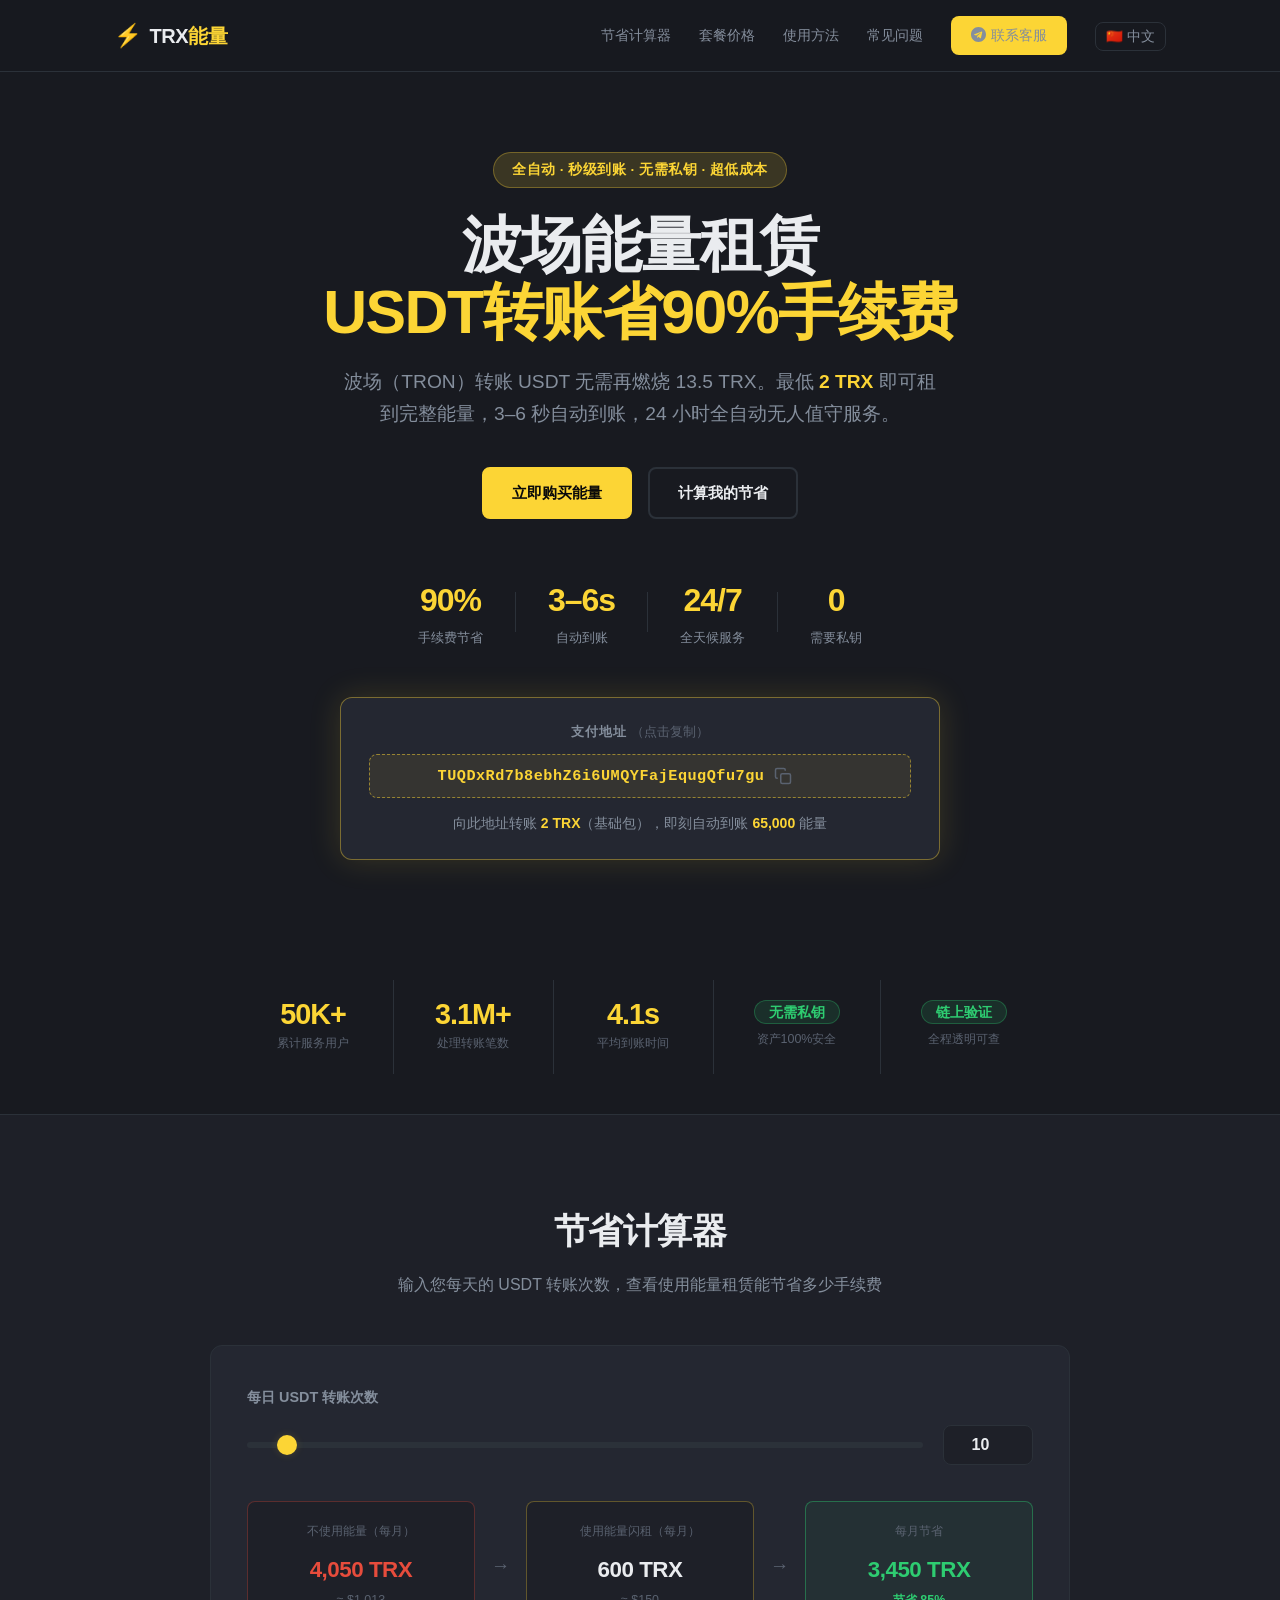
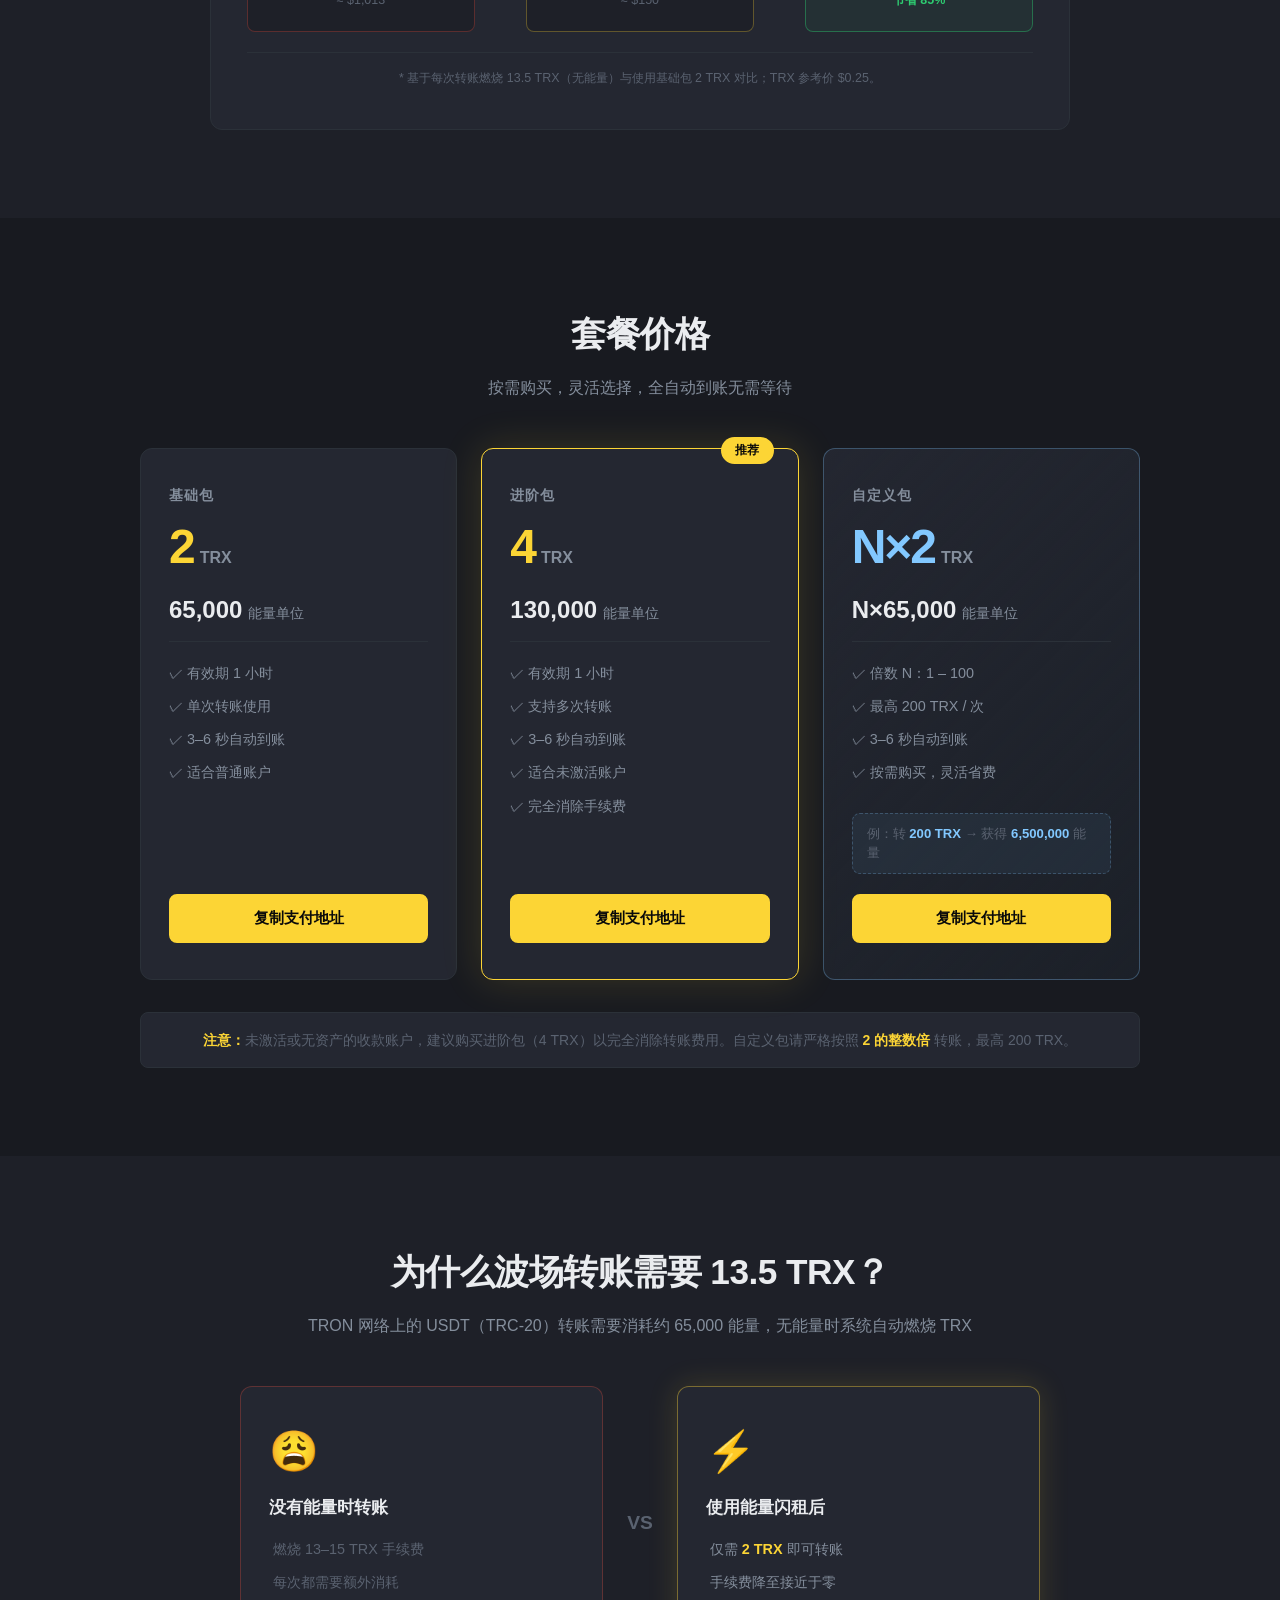
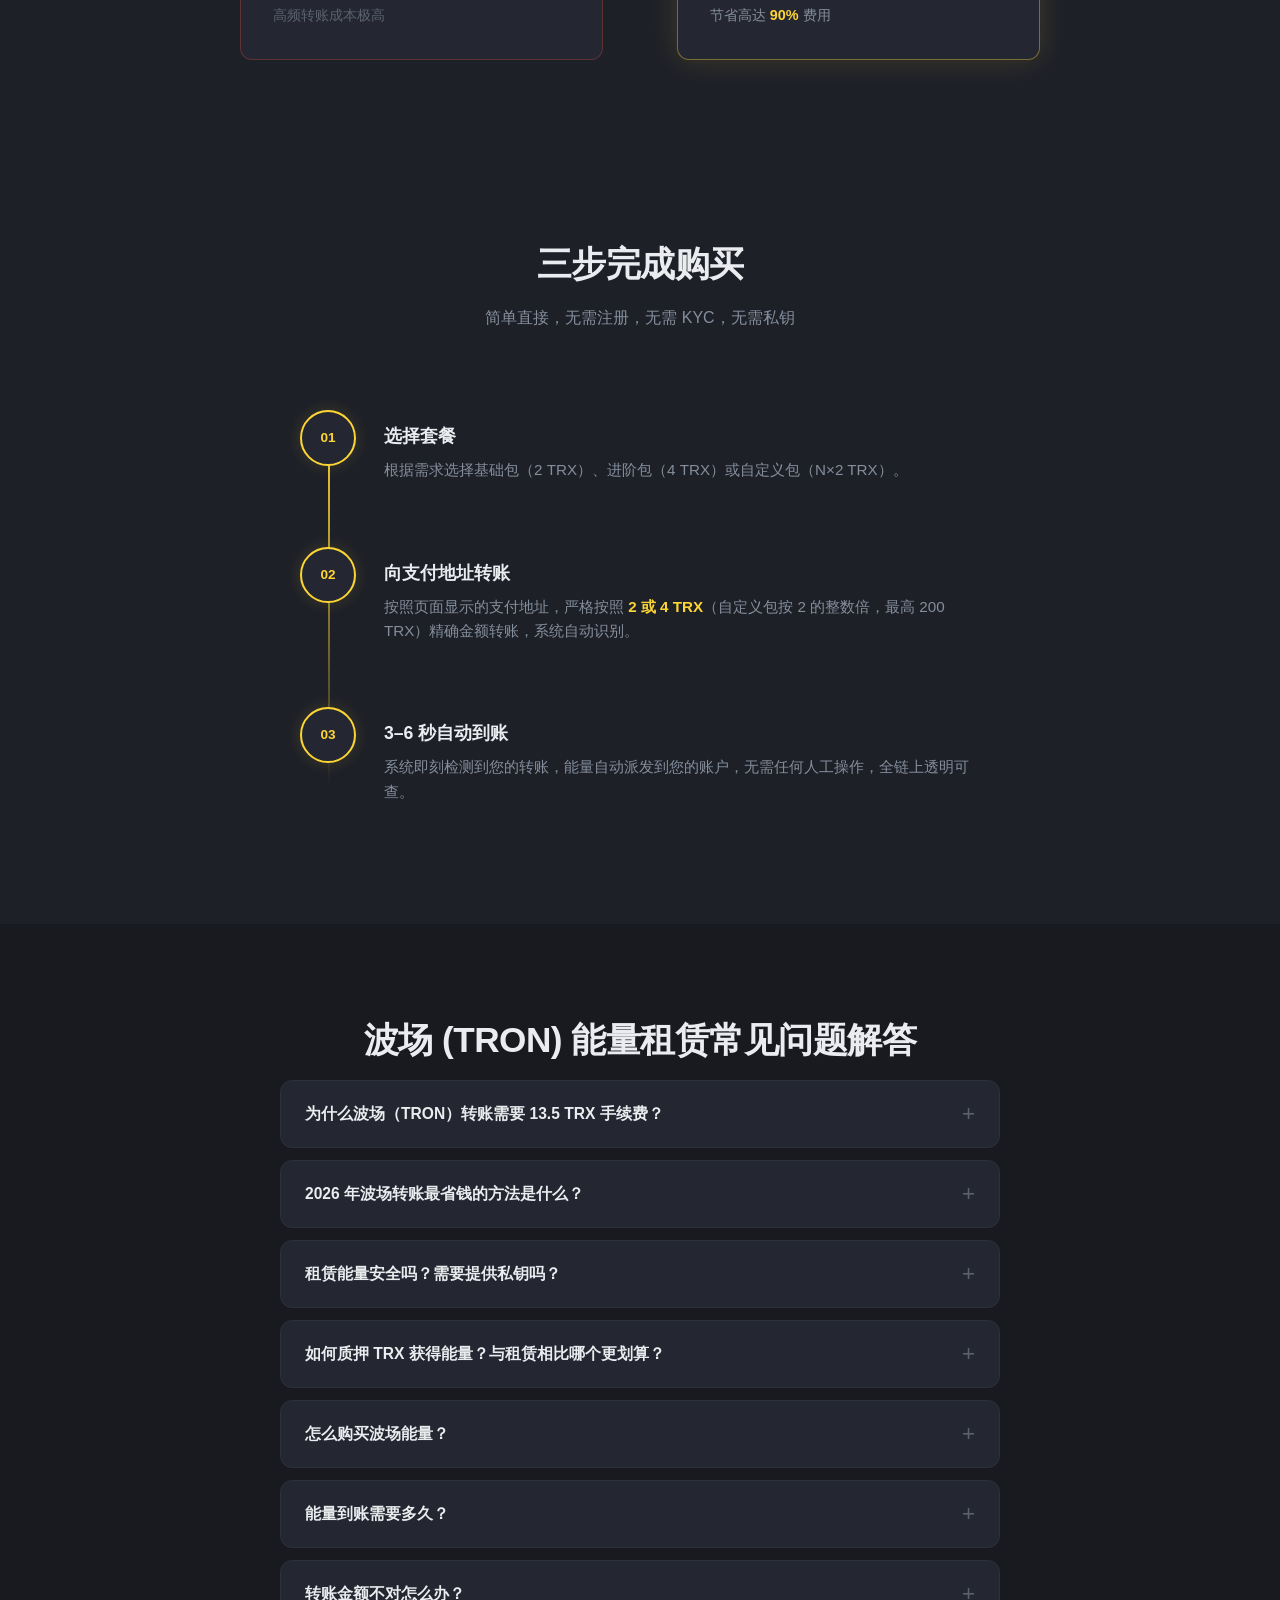
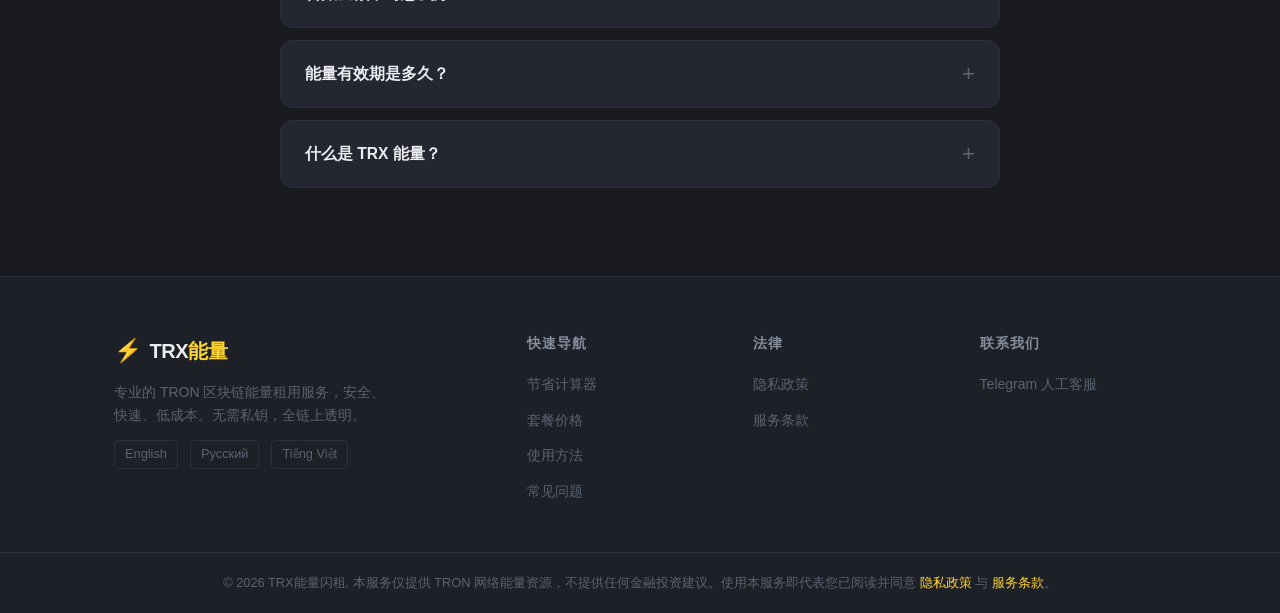
==== commit fff0128b: "feat: add multilingual legal pages and on-page SEO improvements - Add Privacy Policy and Terms of Se" ====
--- a/index.html
+++ b/index.html
@@ -185,7 +185,7 @@
         "name": "怎么购买波场能量？",
         "acceptedAnswer": {
           "@type": "Answer",
-          "text": "直接向页面展示的收款地址转账即可，系统会自动识别您的转账金额并即刻派发相应的能量到您的账户。无需注册账号，无需联系客服，3-6秒自动到账。"
+          "text": "直接向页面展示的支付地址转账即可，系统会自动识别您的转账金额并即刻派发相应的能量到您的账户。无需注册账号，无需联系客服，3-6秒自动到账。"
         }
       },
       {
@@ -216,7 +216,7 @@
   }
   </script>
 
-  <link rel="stylesheet" href="assets/css/style.css" />
+  <link rel="stylesheet" href="assets/css/style.css?v=1.0.3" />
 </head>
 <body>
 
@@ -288,8 +288,8 @@
 
         <!-- Payment Address -->
         <div class="pay-address-box">
-          <p class="pay-address-label">收款地址 <span class="pay-address-hint">（点击复制）</span></p>
-          <button class="pay-address-copy" id="copyAddress" aria-label="复制收款地址" data-address="TUQDxRd7b8ebhZ6i6UMQYFajEqugQfu7gu">
+          <p class="pay-address-label">支付地址 <span class="pay-address-hint">（点击复制）</span></p>
+          <button class="pay-address-copy" id="copyAddress" aria-label="复制支付地址" data-address="TUQDxRd7b8ebhZ6i6UMQYFajEqugQfu7gu">
             <span class="pay-address-value">TUQDxRd7b8ebhZ6i6UMQYFajEqugQfu7gu</span>
             <svg class="copy-icon" viewBox="0 0 24 24" width="18" height="18" fill="none" stroke="currentColor" stroke-width="2" aria-hidden="true">
               <rect x="9" y="9" width="13" height="13" rx="2"/>
@@ -490,8 +490,8 @@
           <li class="step">
             <div class="step-number" aria-hidden="true">02</div>
             <div class="step-content">
-              <h3>向收款地址转账</h3>
-              <p>按照页面显示的收款地址，严格按照 <strong>2 或 4 TRX</strong>（自定义包按 2 的整数倍，最高 200 TRX）精确金额转账，系统自动识别。</p>
+              <h3>向支付地址转账</h3>
+              <p>按照页面显示的支付地址，严格按照 <strong>2 或 4 TRX</strong>（自定义包按 2 的整数倍，最高 200 TRX）精确金额转账，系统自动识别。</p>
             </div>
           </li>
           <li class="step">
@@ -508,7 +508,7 @@
     <!-- ===== FAQ ===== -->
     <section class="faq-section" id="faq" aria-labelledby="faq-title">
       <div class="container">
-        <h2 id="faq-title" class="section-title">常见问题</h2>
+        <h2 id="faq-title" class="section-title">波场 (TRON) 能量租赁常见问题解答</h2>
         <dl class="faq-list">
 
           <div class="faq-item">
@@ -552,7 +552,7 @@
               <button aria-expanded="false" aria-controls="faq-5">怎么购买波场能量？</button>
             </dt>
             <dd class="faq-answer" id="faq-5" hidden>
-              直接向页面展示的收款地址转账即可，系统会自动识别您的转账金额并即刻派发相应的能量到您的账户。无需注册账号，无需联系客服，3–6 秒自动到账。
+              直接向页面展示的支付地址转账即可，系统会自动识别您的转账金额并即刻派发相应的能量到您的账户。无需注册账号，无需联系客服，3–6 秒自动到账。
             </dd>
           </div>
 
@@ -622,6 +622,13 @@
           <li><a href="#faq">常见问题</a></li>
         </ul>
       </nav>
+      <div class="footer-legal">
+        <h3>法律</h3>
+        <ul>
+          <li><a href="/privacy.html">隐私政策</a></li>
+          <li><a href="/terms.html">服务条款</a></li>
+        </ul>
+      </div>
       <div class="footer-contact">
         <h3>联系我们</h3>
         <ul>
@@ -631,11 +638,11 @@
     </div>
     <div class="footer-bottom">
       <div class="container">
-        <p>&copy; 2026 TRX能量闪租. 本服务仅提供 TRON 网络能量资源，不提供任何金融投资建议。使用本服务即代表您已阅读并同意相关条款。</p>
+        <p>&copy; 2026 TRX能量闪租. 本服务仅提供 TRON 网络能量资源，不提供任何金融投资建议。使用本服务即代表您已阅读并同意 <a href="/privacy.html">隐私政策</a> 与 <a href="/terms.html">服务条款</a>。</p>
       </div>
     </div>
   </footer>
 
-  <script src="assets/js/main.js"></script>
+  <script src="assets/js/main.js?v=1.0.3"></script>
 </body>
 </html>
--- a/assets/css/style.css
+++ b/assets/css/style.css
@@ -742,7 +742,7 @@
 
 .footer-inner {
   display: grid;
-  grid-template-columns: 2fr 1fr 1fr;
+  grid-template-columns: 2fr 1fr 1fr 1fr;
   gap: 40px;
   padding-bottom: 48px;
 }
@@ -756,7 +756,8 @@
 }
 
 .footer-nav h3,
-.footer-contact h3 {
+.footer-contact h3,
+.footer-legal h3 {
   font-size: 0.85rem;
   font-weight: 700;
   letter-spacing: 1px;
@@ -766,20 +767,23 @@
 }
 
 .footer-nav ul,
-.footer-contact ul {
+.footer-contact ul,
+.footer-legal ul {
   display: flex;
   flex-direction: column;
   gap: 10px;
 }
 
 .footer-nav a,
-.footer-contact a {
+.footer-contact a,
+.footer-legal a {
   color: var(--text-muted);
   font-size: 0.875rem;
   transition: color var(--transition);
 }
 .footer-nav a:hover,
-.footer-contact a:hover {
+.footer-contact a:hover,
+.footer-legal a:hover {
   color: var(--accent);
   opacity: 1;
 }
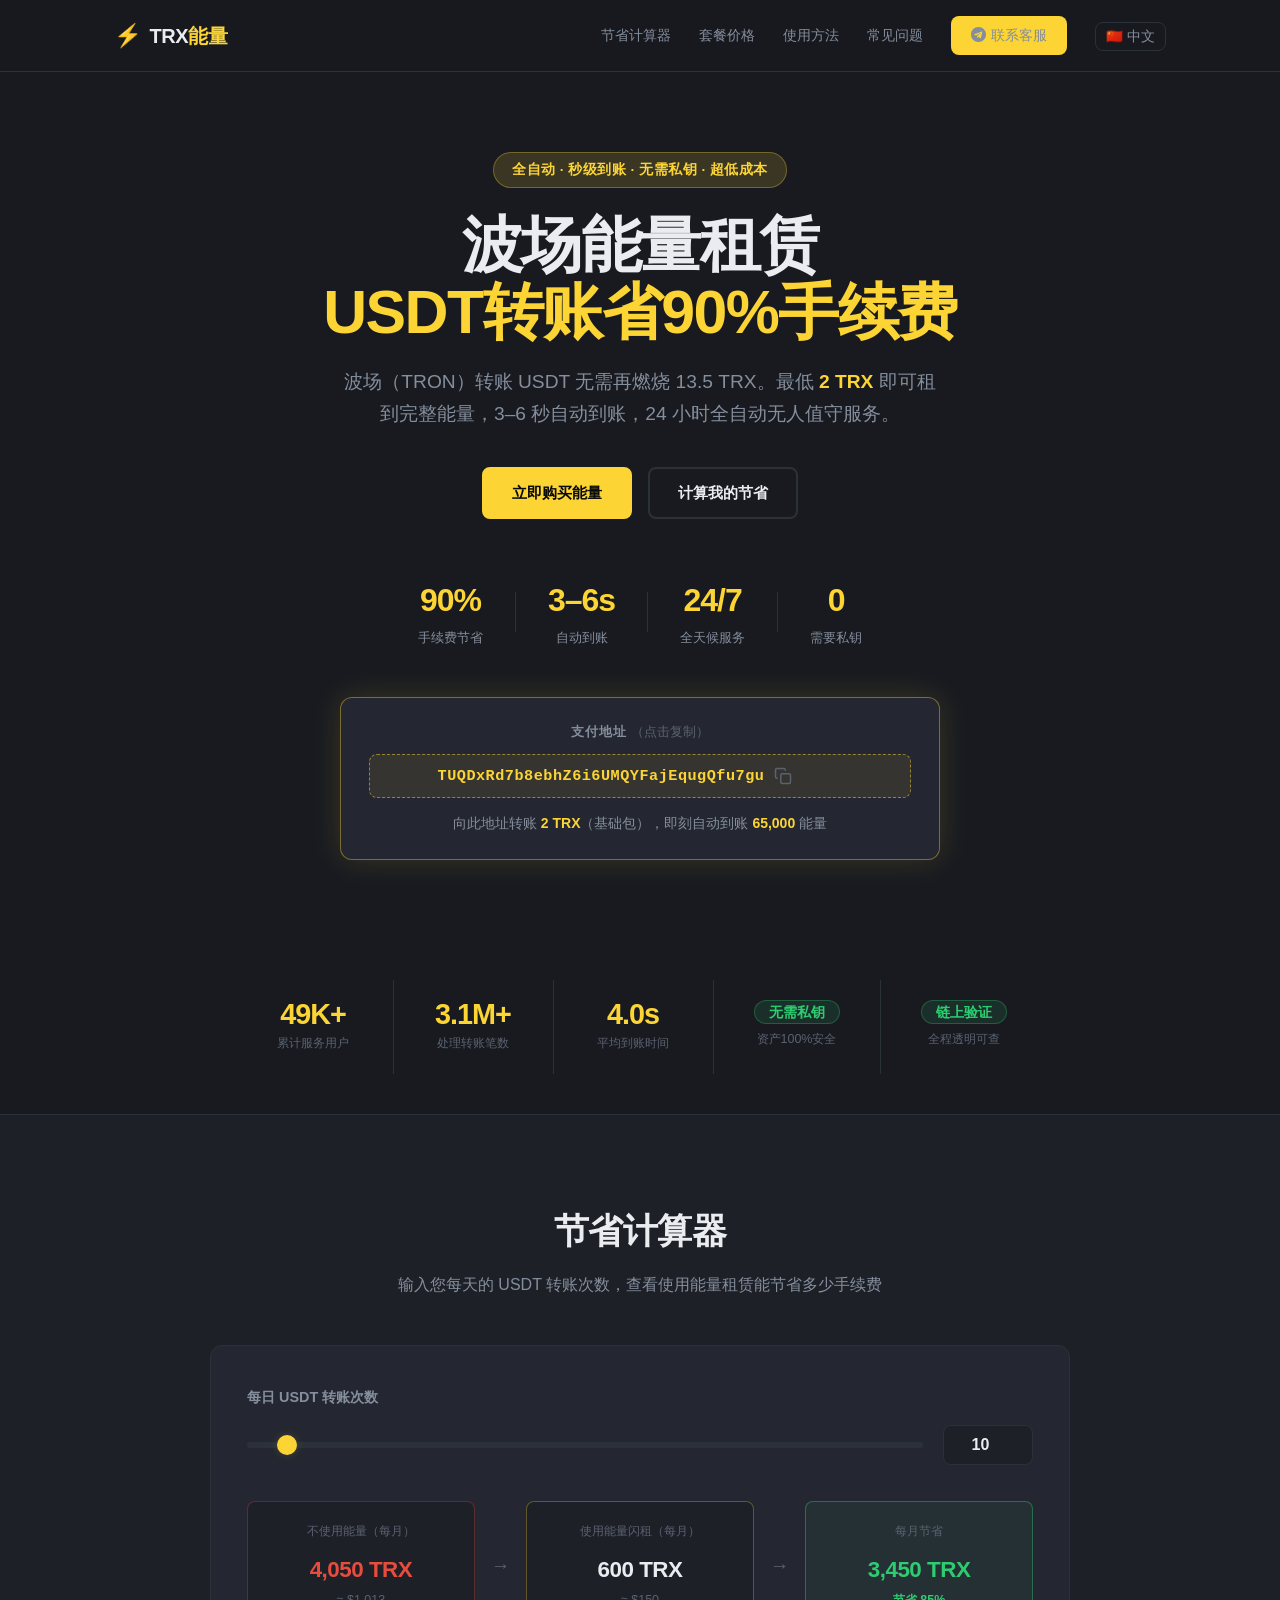
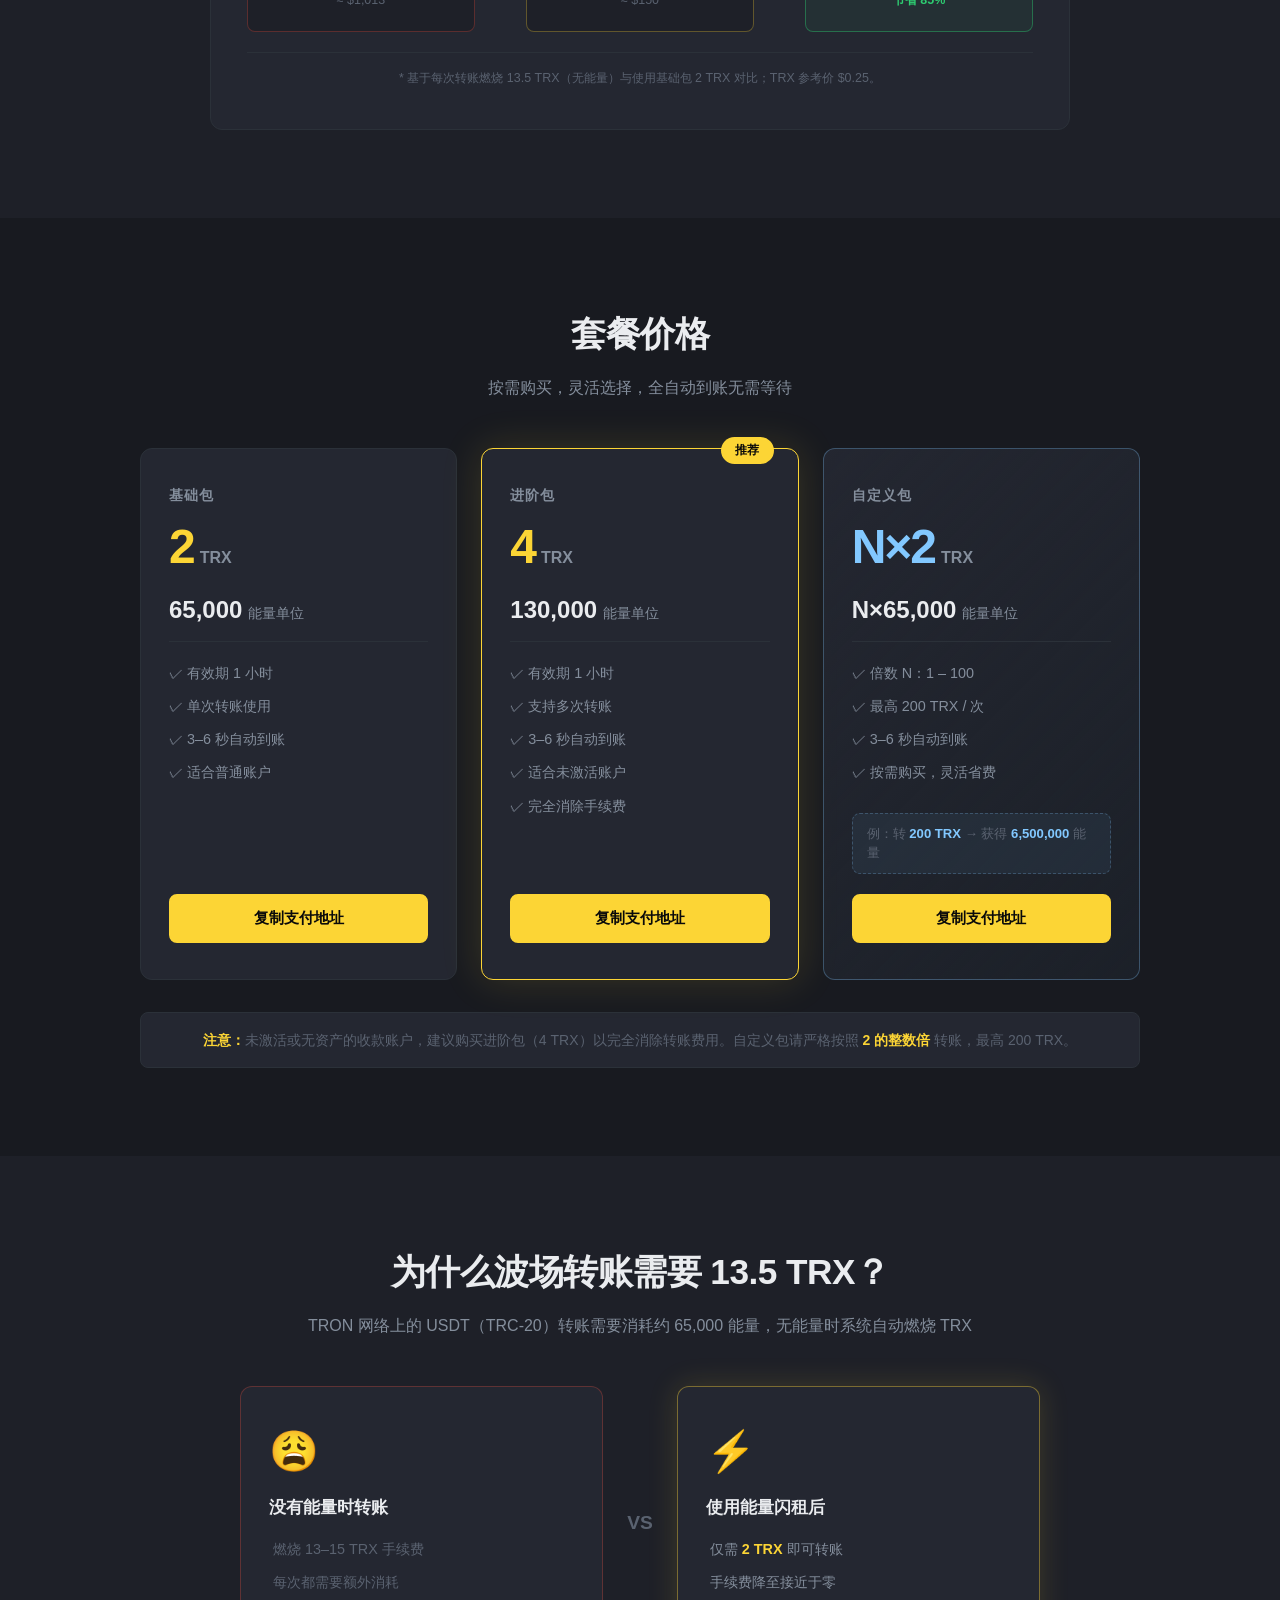
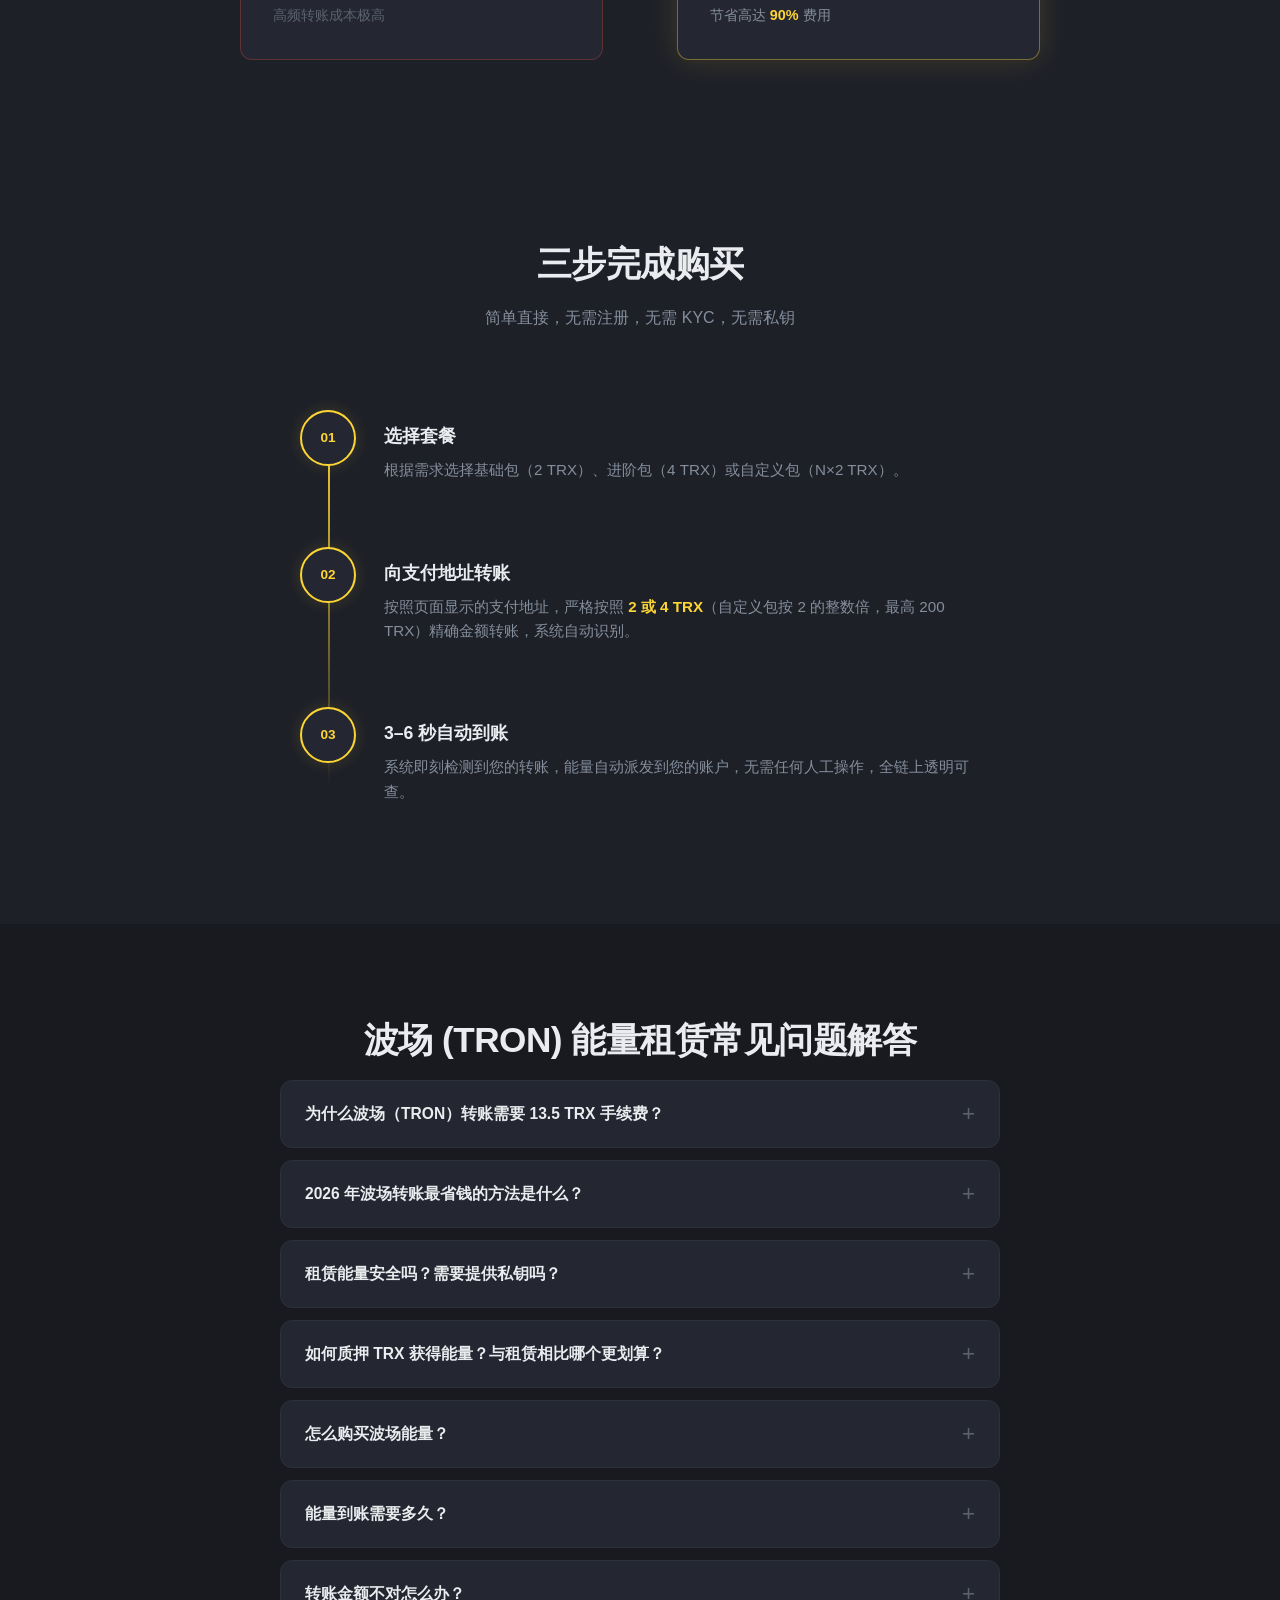
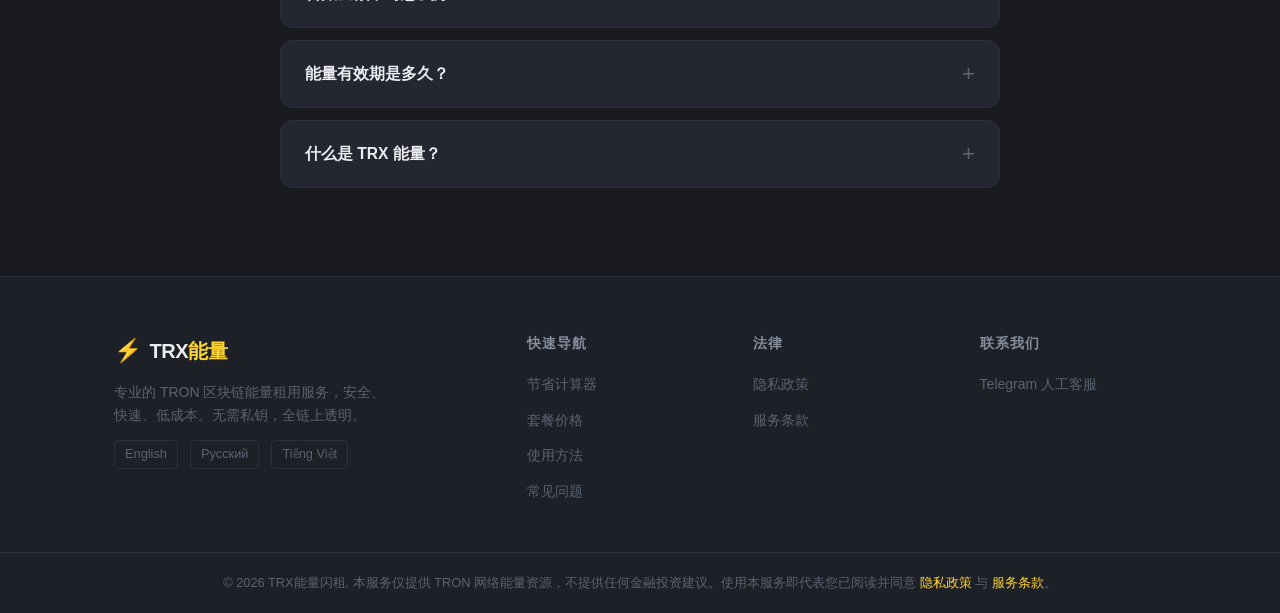
==== commit 76a21848: "chore(config): 更新网站域名配置 - 将所有页面中的域名从 trx-energy.example.com 替换为 2-trx.com - 更新 canonical 标签链接到新域名 - " ====
--- a/index.html
+++ b/index.html
@@ -6,22 +6,22 @@
   <title>TRON 能量租赁 - 节省 90% USDT 转账手续费 | TRX能量闪租 闪电到账</title>
   <meta name="description" content="专业的波场能量租赁平台。支持 USDT 转账手续费降至最低，平均节省 90% 以上。提供 TRX 能量购买、闪兑服务，智能合约保障，秒级到账，无需私钥，安全透明。" />
   <meta name="keywords" content="波场能量租赁,TRON Energy Rental,USDT转账手续费,购买TRON能量,TRX能量闪兑,波场省钱攻略,TRON能量,能量闪租,波场能量机器人,低成本USDT转账,TRX手续费,波场资源" />
-  <link rel="canonical" href="https://trx-energy.example.com/" />
+  <link rel="canonical" href="https://2-trx.com/" />
   <link rel="icon" href="data:image/svg+xml,<svg xmlns='http://www.w3.org/2000/svg' viewBox='0 0 100 100'><text y='.9em' font-size='90'>⚡</text></svg>" />
 
   <!-- hreflang 多语种 -->
-  <link rel="alternate" hreflang="zh-CN" href="https://trx-energy.example.com/" />
-  <link rel="alternate" hreflang="en" href="https://trx-energy.example.com/en/" />
-  <link rel="alternate" hreflang="ru" href="https://trx-energy.example.com/ru/" />
-  <link rel="alternate" hreflang="vi" href="https://trx-energy.example.com/vi/" />
-  <link rel="alternate" hreflang="x-default" href="https://trx-energy.example.com/" />
+  <link rel="alternate" hreflang="zh-CN" href="https://2-trx.com/" />
+  <link rel="alternate" hreflang="en" href="https://2-trx.com/en/" />
+  <link rel="alternate" hreflang="ru" href="https://2-trx.com/ru/" />
+  <link rel="alternate" hreflang="vi" href="https://2-trx.com/vi/" />
+  <link rel="alternate" hreflang="x-default" href="https://2-trx.com/" />
 
   <!-- Open Graph -->
   <meta property="og:type" content="website" />
-  <meta property="og:url" content="https://trx-energy.example.com/" />
+  <meta property="og:url" content="https://2-trx.com/" />
   <meta property="og:title" content="TRON 能量租赁 - 节省 90% USDT 转账手续费 | TRX能量闪租" />
   <meta property="og:description" content="专业波场能量租赁平台，平均节省 90% 以上手续费。TRX 能量购买、闪兑服务，秒级到账，无需私钥，安全透明。" />
-  <meta property="og:image" content="https://trx-energy.example.com/assets/og-image.png" />
+  <meta property="og:image" content="https://2-trx.com/assets/og-image.png" />
   <meta property="og:locale" content="zh_CN" />
   <meta property="og:locale:alternate" content="en_US" />
   <meta property="og:locale:alternate" content="ru_RU" />
@@ -38,12 +38,12 @@
     "@context": "https://schema.org",
     "@type": "WebSite",
     "name": "TRX能量闪租",
-    "url": "https://trx-energy.example.com/",
+    "url": "https://2-trx.com/",
     "description": "专业波场能量租赁平台，帮助用户以极低成本完成USDT转账",
     "inLanguage": ["zh-CN", "en", "ru", "vi"],
     "potentialAction": {
       "@type": "SearchAction",
-      "target": "https://trx-energy.example.com/?q={search_term_string}",
+      "target": "https://2-trx.com/?q={search_term_string}",
       "query-input": "required name=search_term_string"
     }
   }
@@ -55,8 +55,8 @@
     "@context": "https://schema.org",
     "@type": "Organization",
     "name": "TRX能量闪租",
-    "url": "https://trx-energy.example.com/",
-    "logo": "https://trx-energy.example.com/assets/og-image.png",
+    "url": "https://2-trx.com/",
+    "logo": "https://2-trx.com/assets/og-image.png",
     "contactPoint": {
       "@type": "ContactPoint",
       "contactType": "customer service",
@@ -122,19 +122,19 @@
             "@type": "ListItem",
             "position": 1,
             "name": "首页",
-            "item": "https://trx-energy.example.com/"
+            "item": "https://2-trx.com/"
           },
           {
             "@type": "ListItem",
             "position": 2,
             "name": "套餐价格",
-            "item": "https://trx-energy.example.com/#pricing"
+            "item": "https://2-trx.com/#pricing"
           },
           {
             "@type": "ListItem",
             "position": 3,
             "name": "常见问题",
-            "item": "https://trx-energy.example.com/#faq"
+            "item": "https://2-trx.com/#faq"
           }
         ]
       }
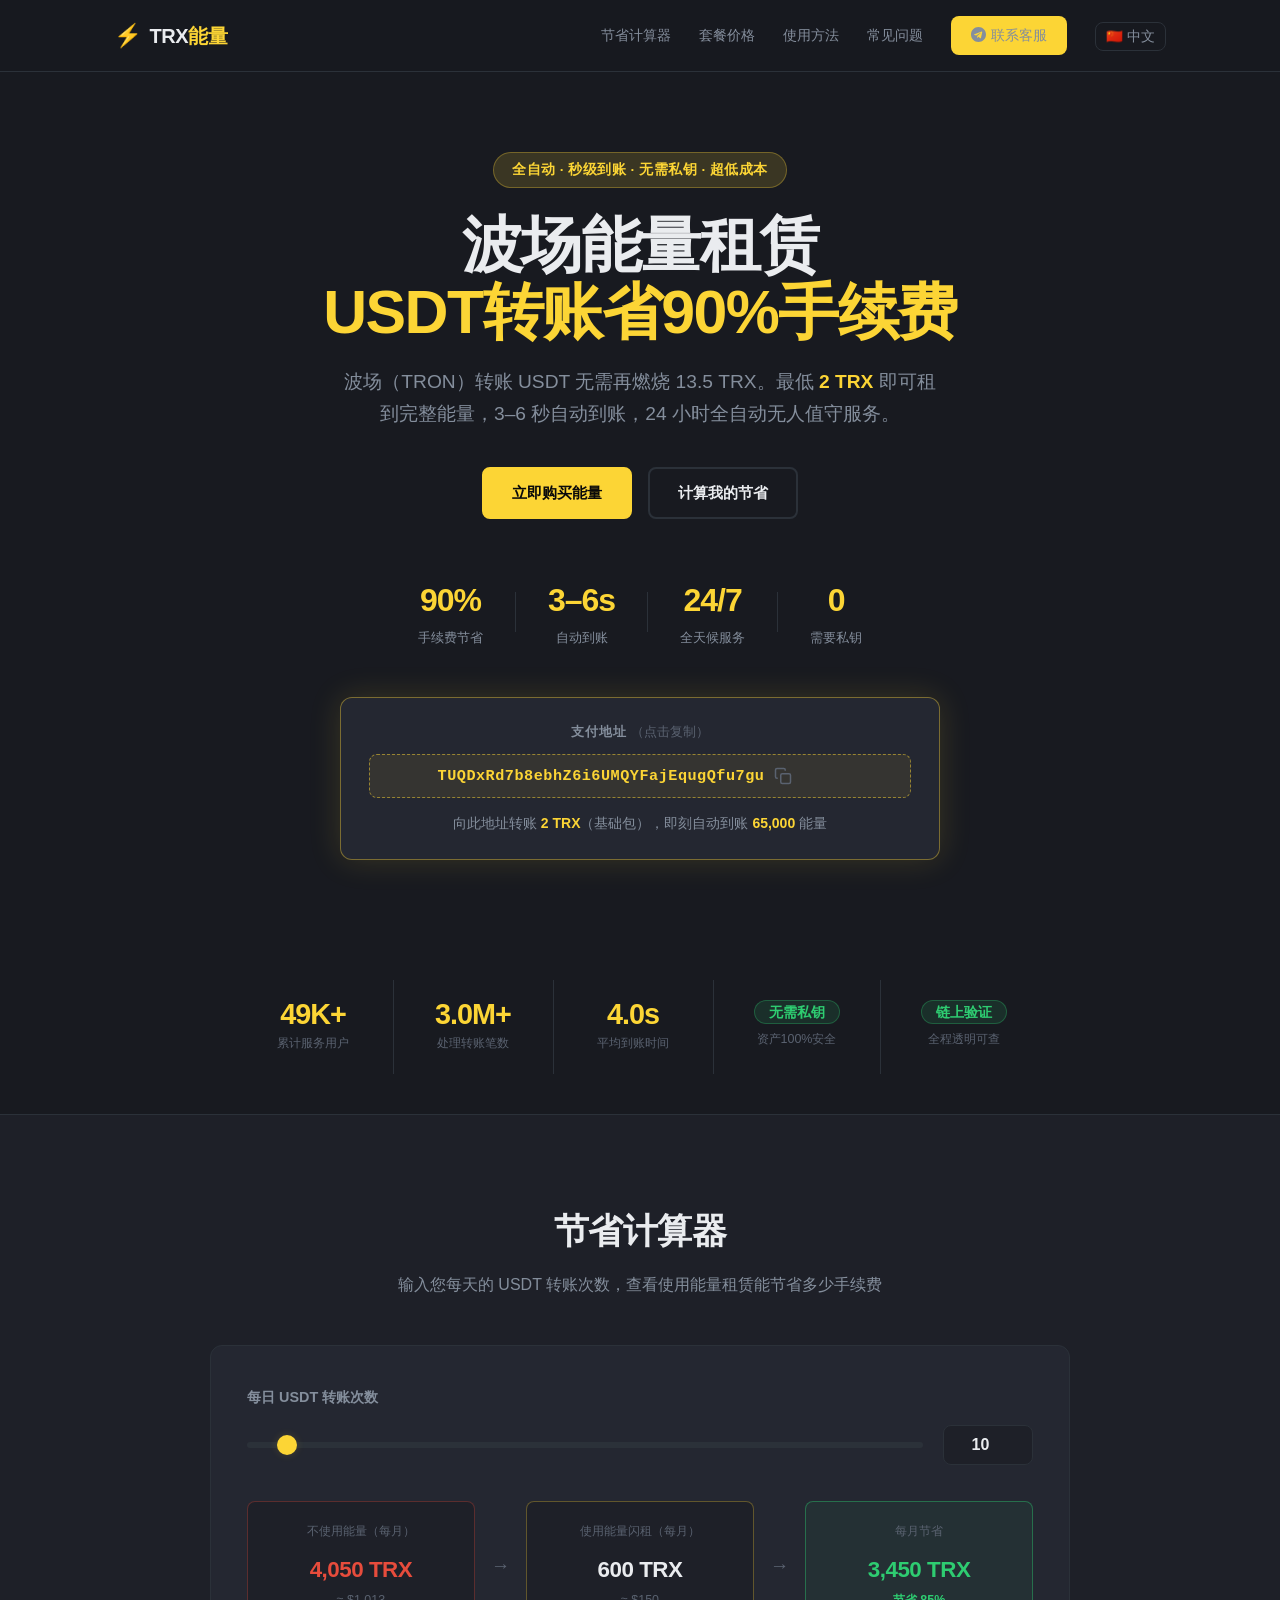
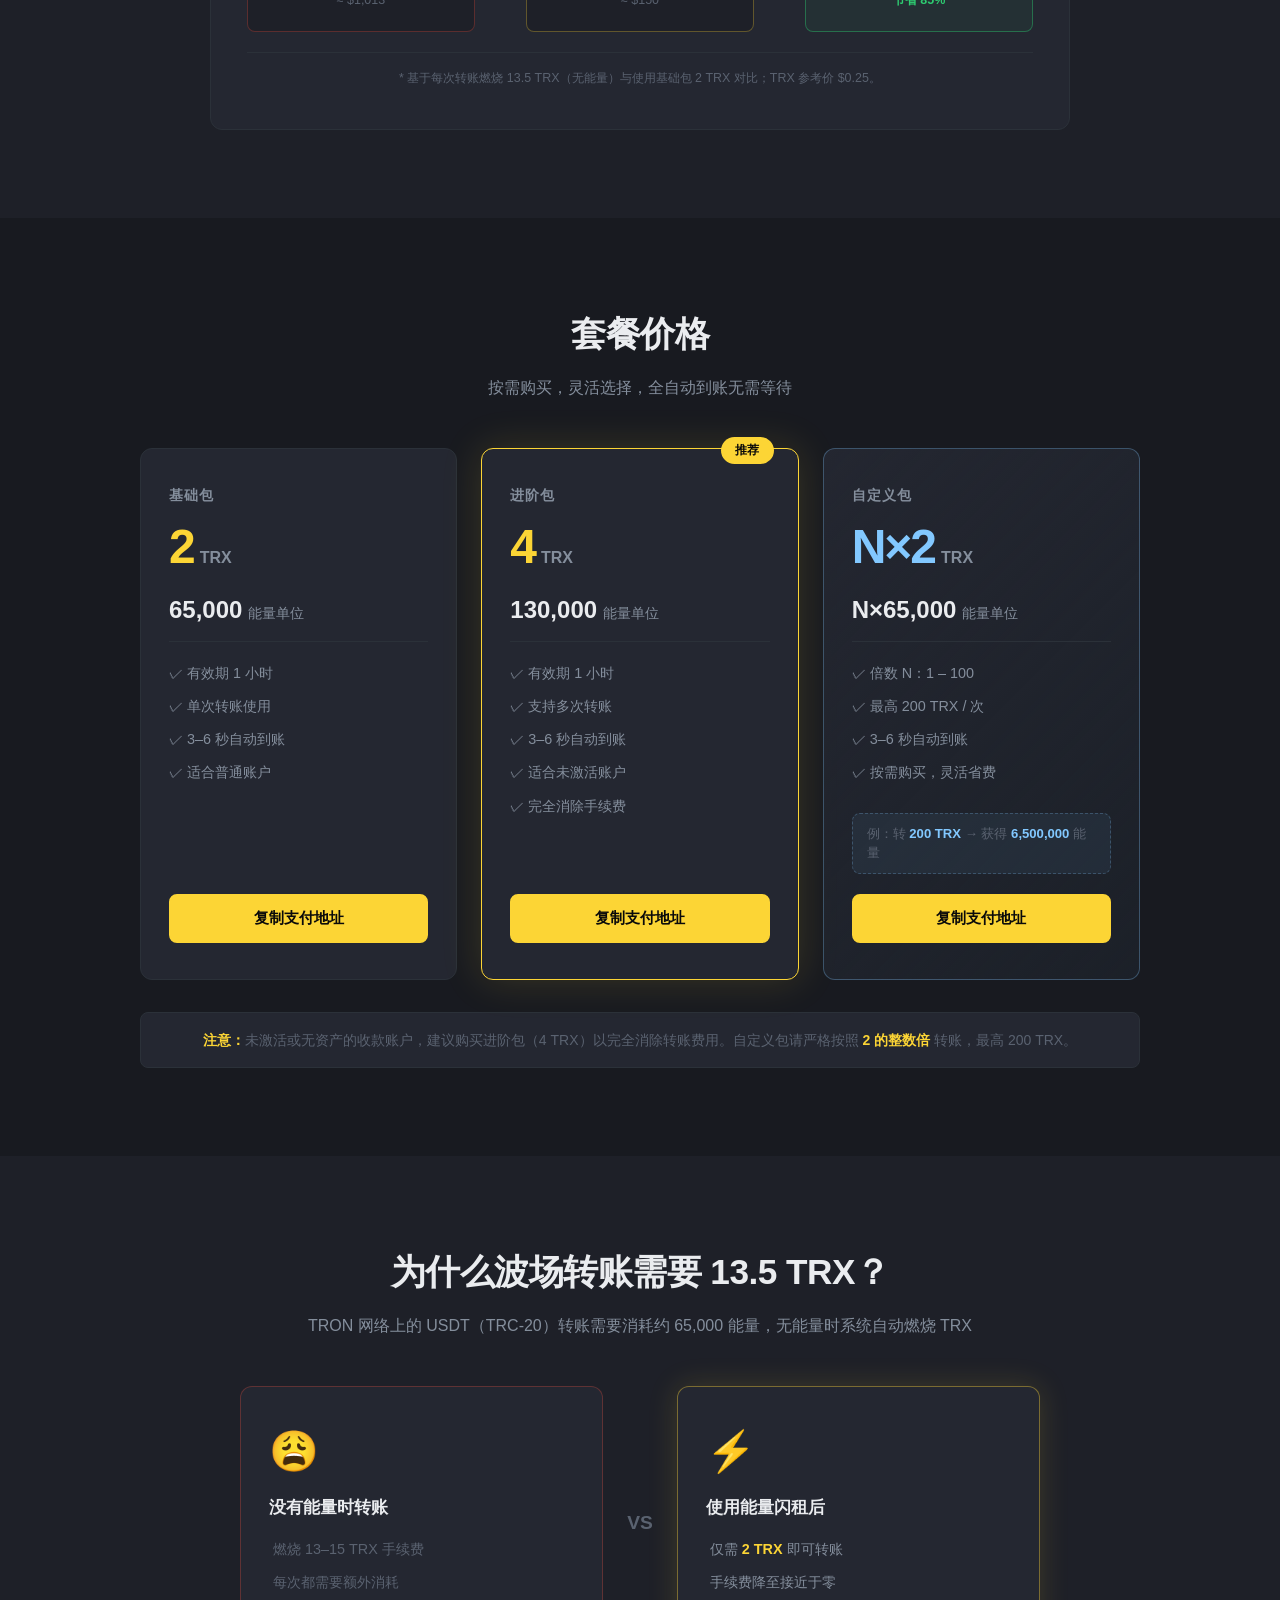
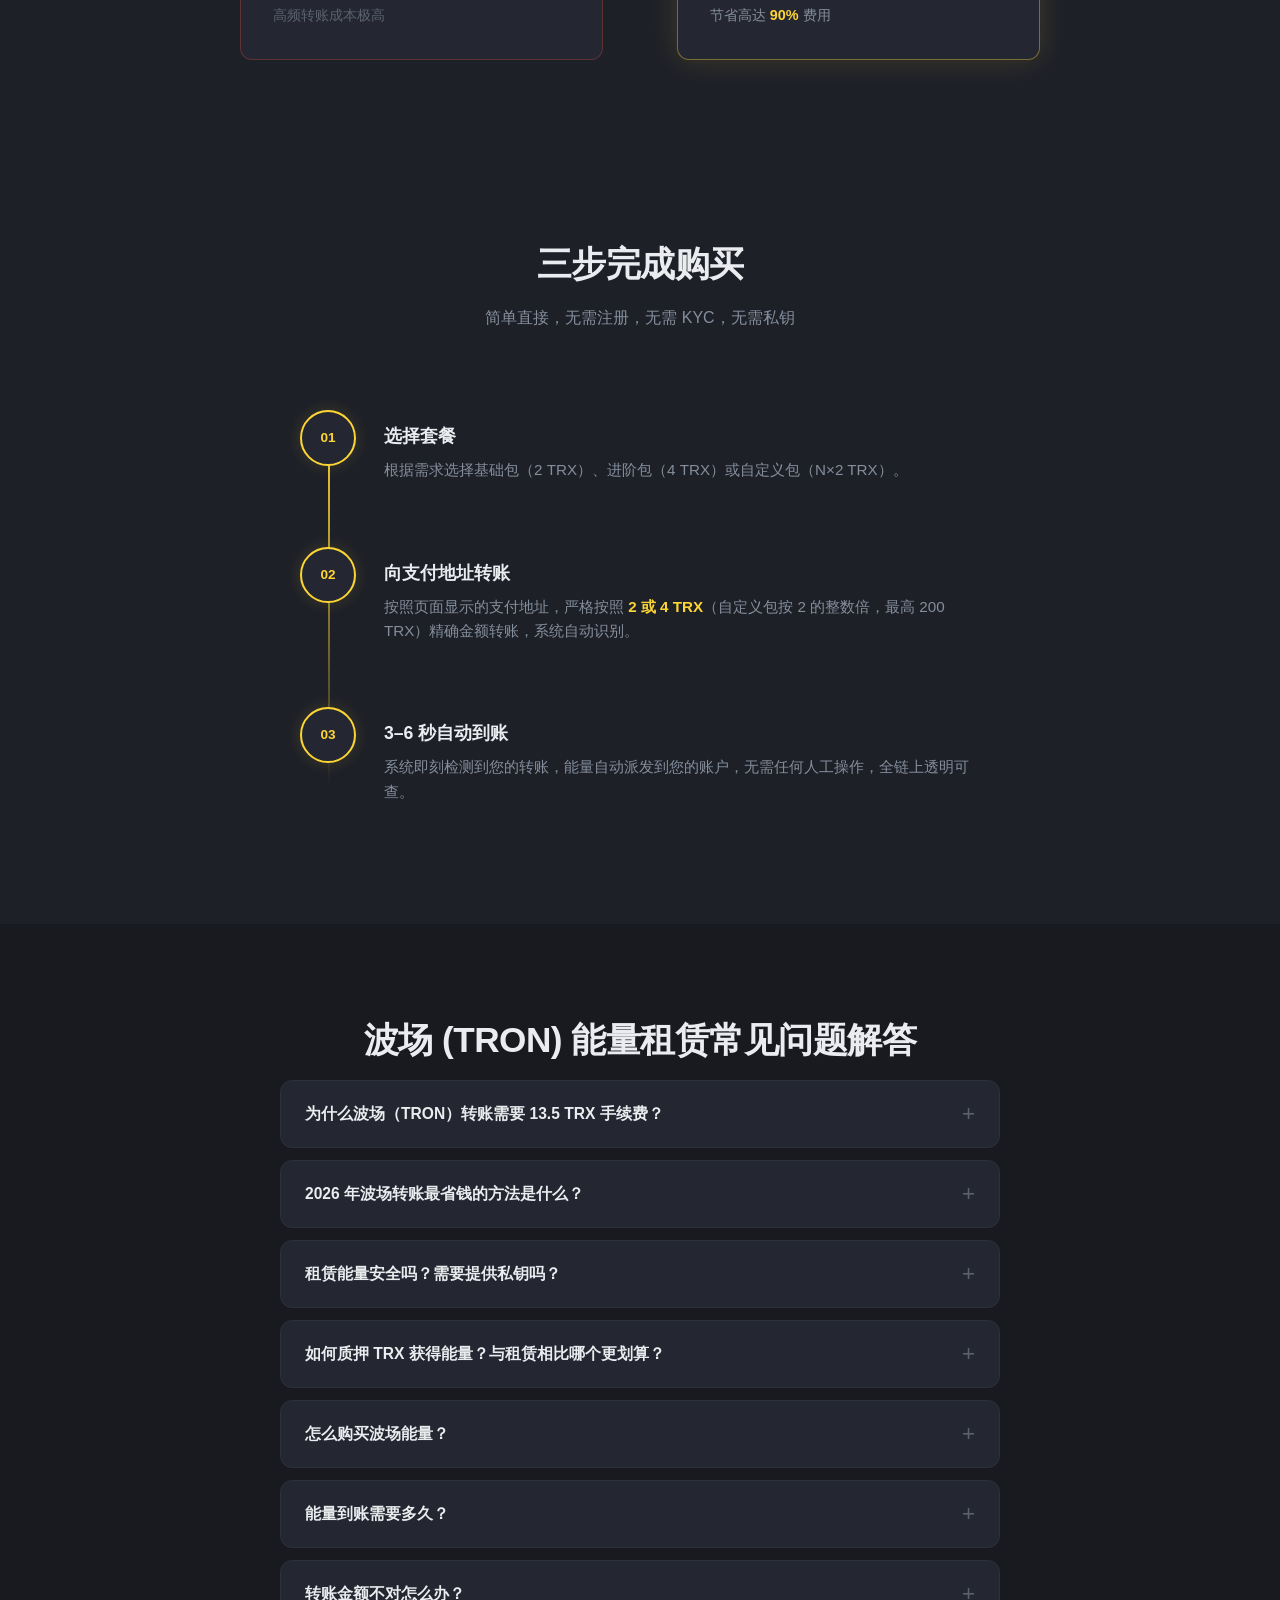
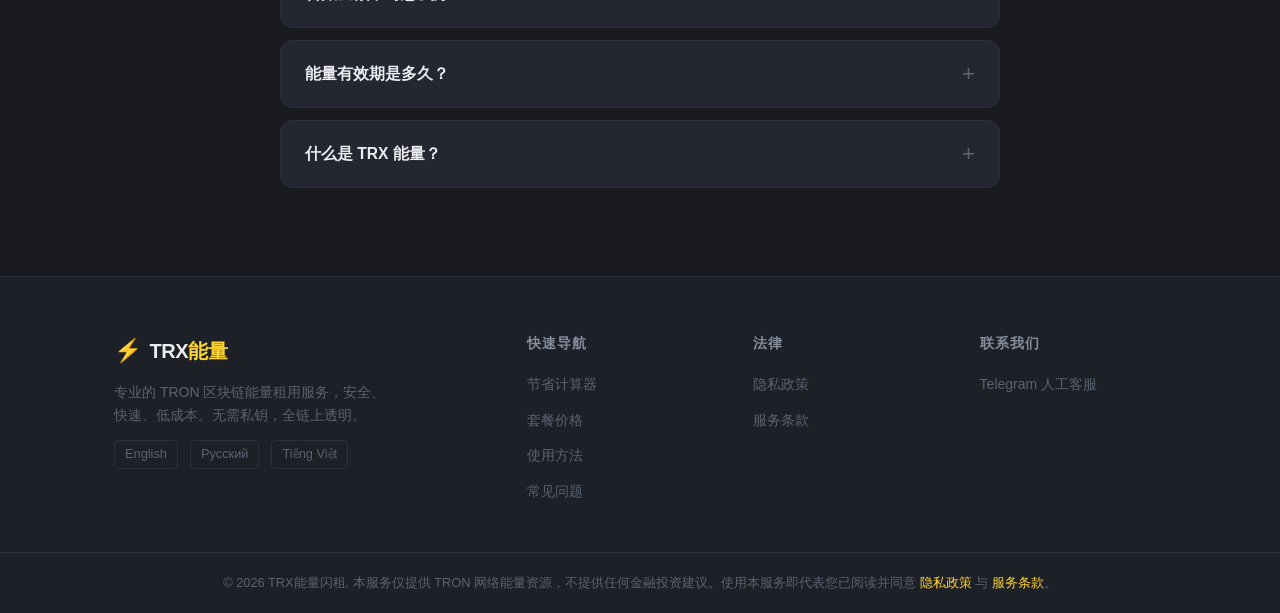
==== commit 1dc73f63: "fix(config): 更新 Telegram 支持链接 - 将所有语言版本的主页中的 Telegram 支持链接从 trxenergysupport 更新为 clint_gary - 更新所有语言" ====
--- a/index.html
+++ b/index.html
@@ -60,7 +60,7 @@
     "contactPoint": {
       "@type": "ContactPoint",
       "contactType": "customer service",
-      "url": "https://t.me/trxenergysupport",
+      "url": "https://t.me/clint_gary",
       "availableLanguage": ["Chinese", "English"]
     },
     "aggregateRating": {
@@ -232,7 +232,7 @@
         <a href="#pricing">套餐价格</a>
         <a href="#how-it-works">使用方法</a>
         <a href="#faq">常见问题</a>
-        <a href="https://t.me/trxenergysupport" class="btn-nav" rel="noopener noreferrer" target="_blank">
+        <a href="https://t.me/clint_gary" class="btn-nav" rel="noopener noreferrer" target="_blank">
           <svg viewBox="0 0 24 24" width="15" height="15" fill="currentColor" aria-hidden="true" style="vertical-align:-2px;margin-right:5px"><path d="M12 0C5.373 0 0 5.373 0 12s5.373 12 12 12 12-5.373 12-12S18.627 0 12 0zm5.894 8.221-1.97 9.28c-.145.658-.537.818-1.084.508l-3-2.21-1.447 1.394c-.16.16-.295.295-.605.295l.213-3.053 5.56-5.023c.242-.213-.054-.333-.373-.12L8.32 13.617l-2.96-.924c-.643-.204-.657-.643.136-.953l11.57-4.461c.537-.194 1.006.131.828.942z"/></svg>联系客服
         </a>
         <!-- 语言切换 -->
@@ -632,7 +632,7 @@
       <div class="footer-contact">
         <h3>联系我们</h3>
         <ul>
-          <li><a href="https://t.me/trxenergysupport" rel="noopener noreferrer" target="_blank">Telegram 人工客服</a></li>
+          <li><a href="https://t.me/clint_gary" rel="noopener noreferrer" target="_blank">Telegram 人工客服</a></li>
         </ul>
       </div>
     </div>
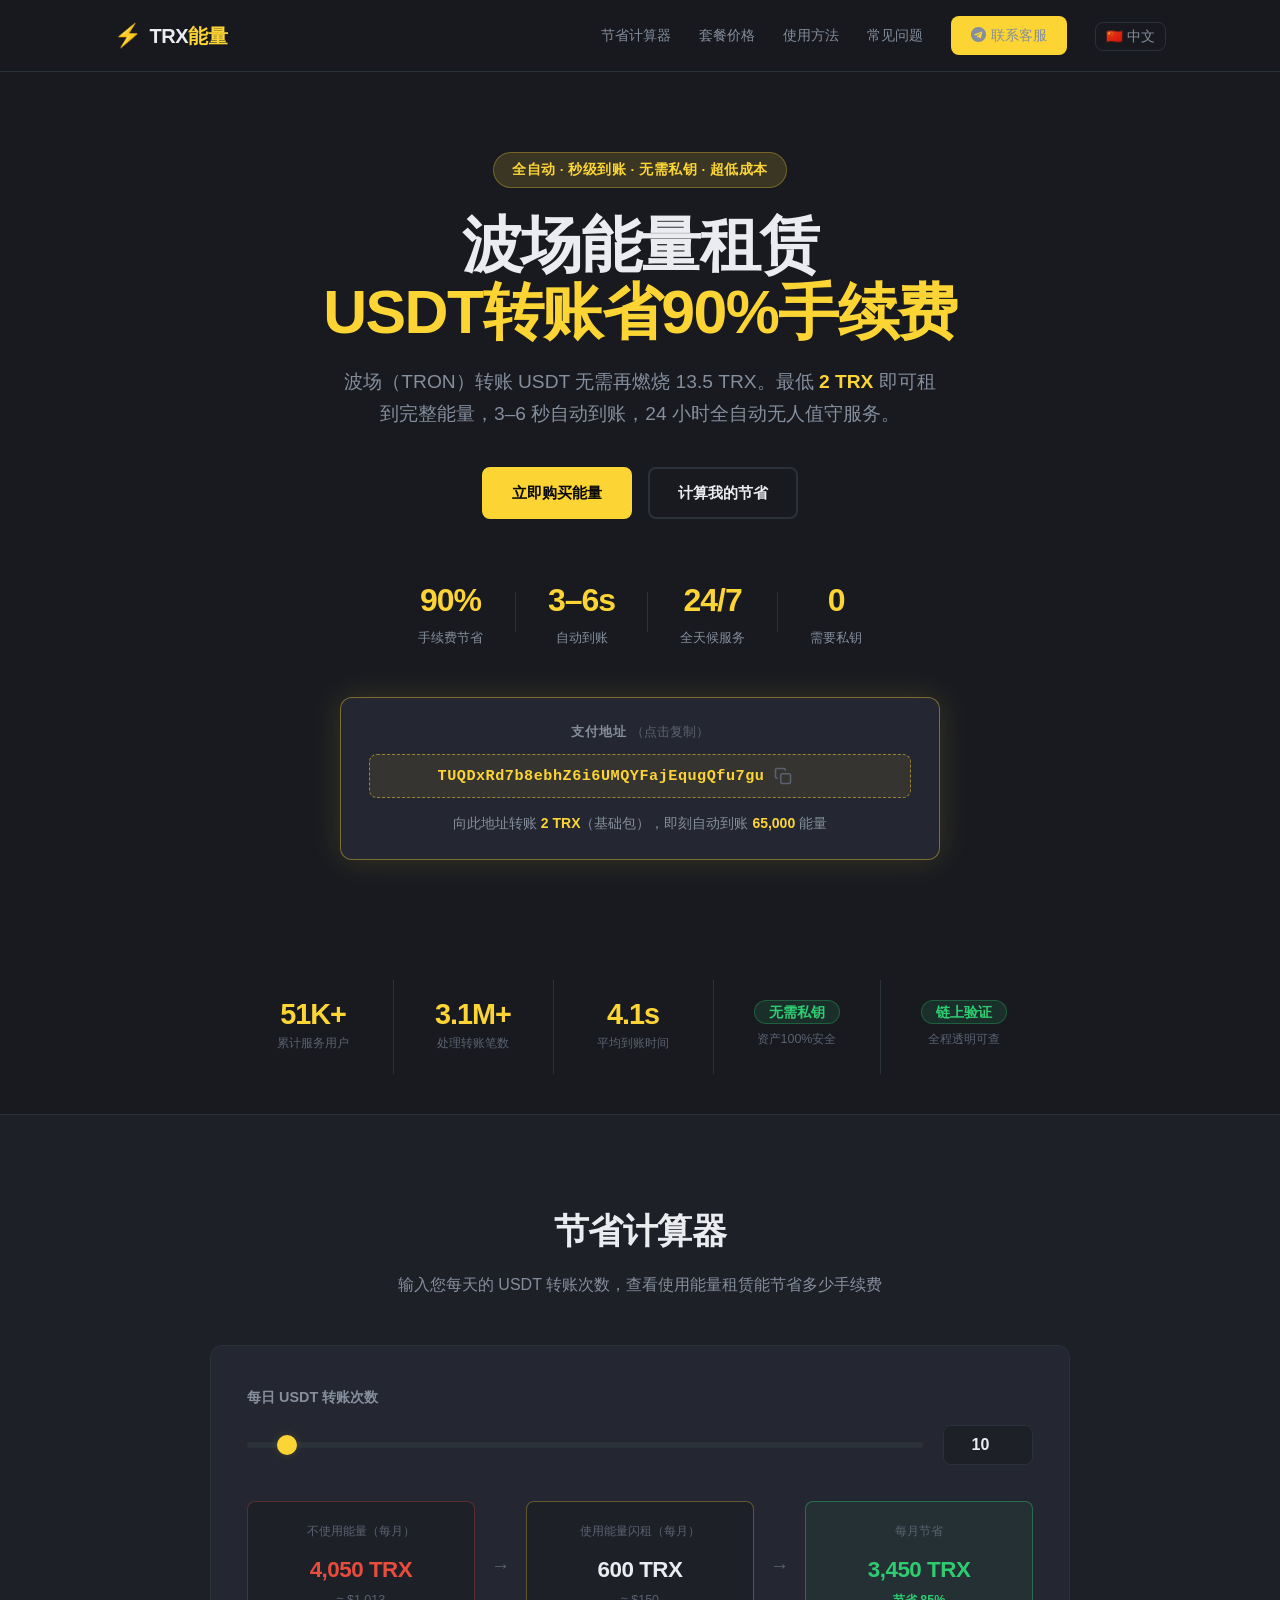
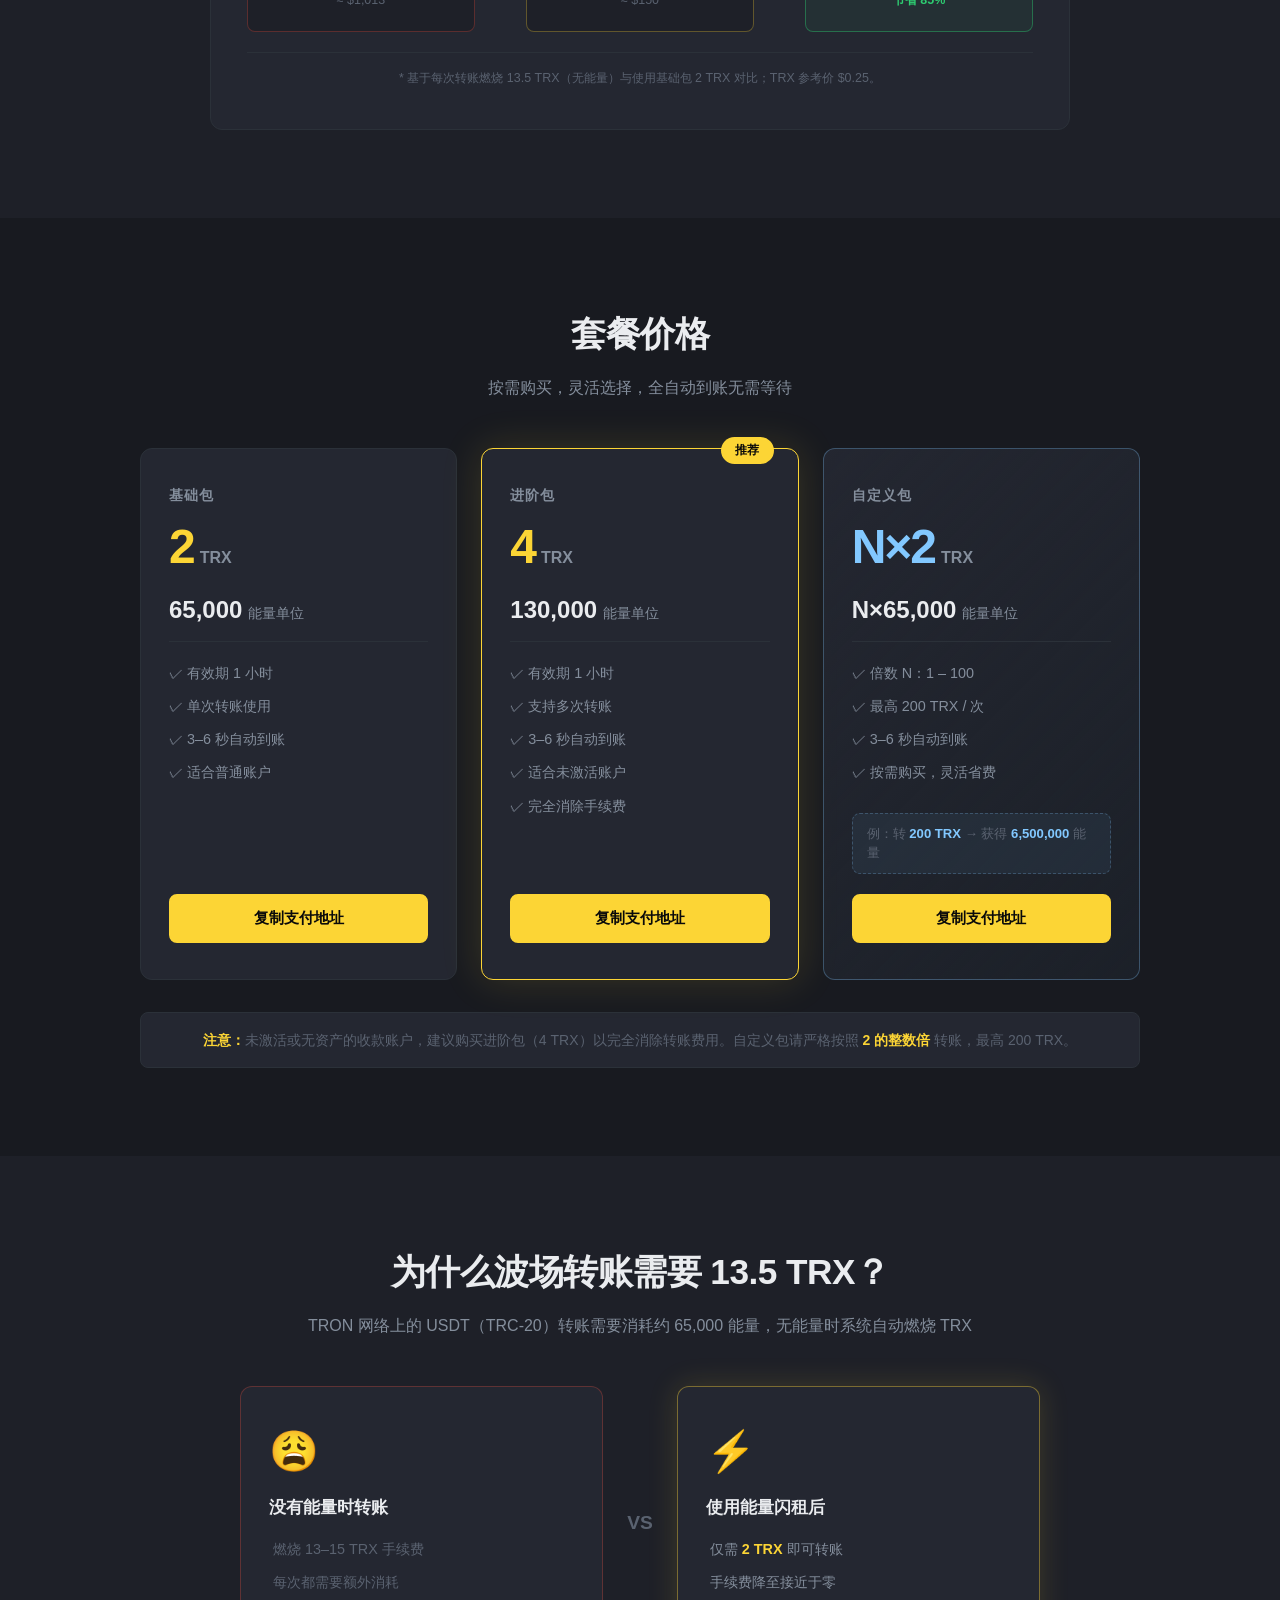
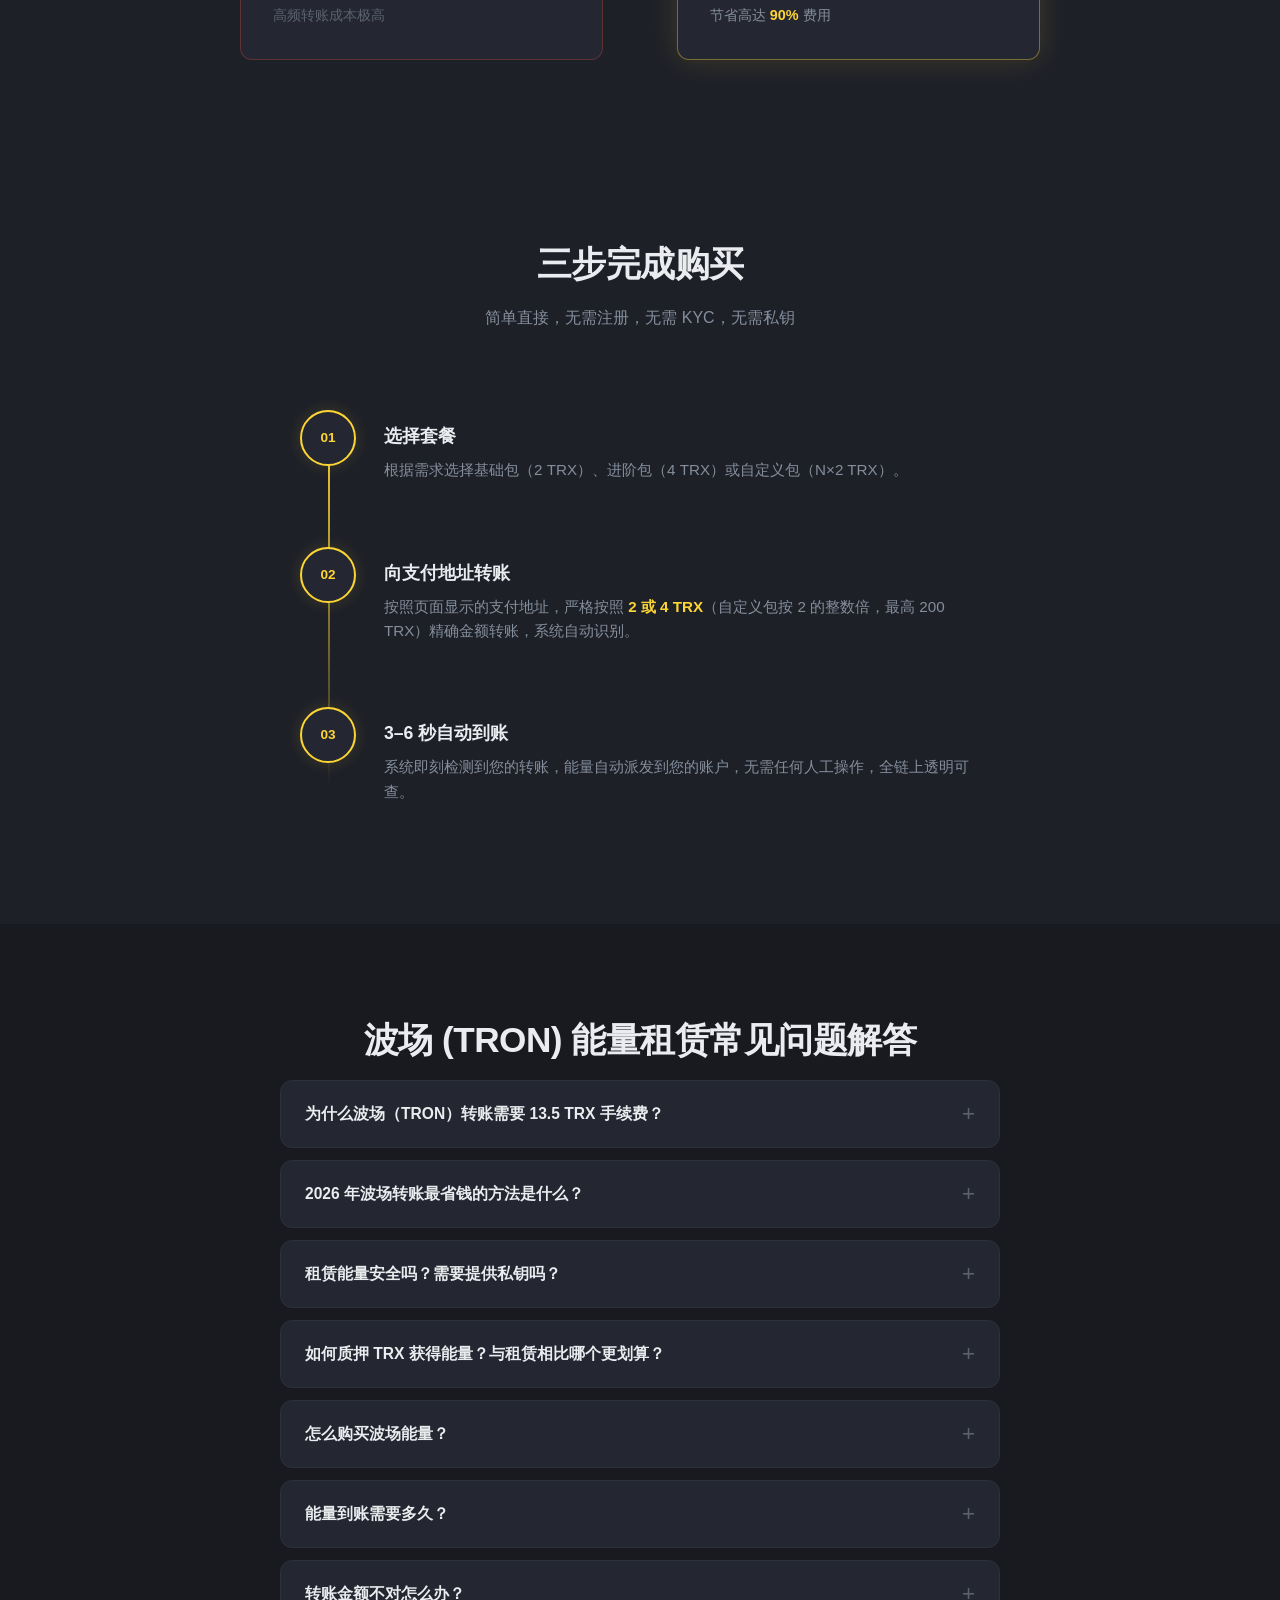
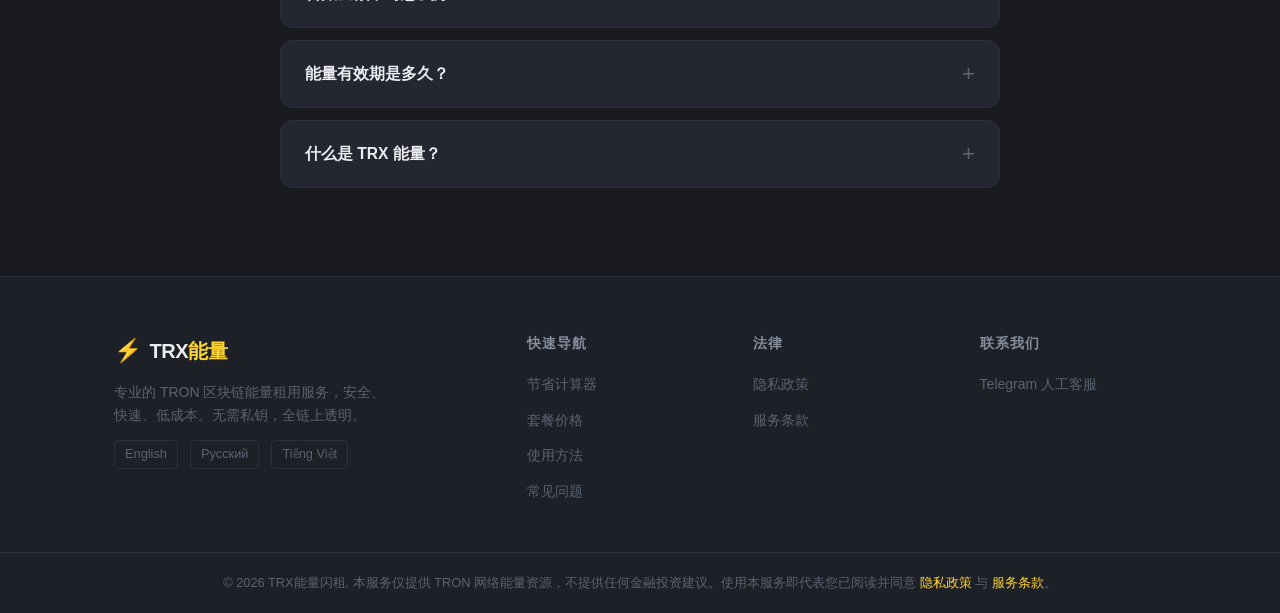
==== commit 5f9307cd: "fix(ui): 更新样式版本并修复语言切换器悬停区域问题 - 将所有HTML文件中的CSS版本从1.0.3更新到1.0.4 - 添加语言切换器伪元素以扩展悬停检测区域 - 防止鼠标移入间隙时下拉菜单" ====
--- a/index.html
+++ b/index.html
@@ -216,7 +216,7 @@
   }
   </script>
 
-  <link rel="stylesheet" href="assets/css/style.css?v=1.0.3" />
+  <link rel="stylesheet" href="assets/css/style.css?v=1.0.4" />
 </head>
 <body>
 
--- a/assets/css/style.css
+++ b/assets/css/style.css
@@ -1078,6 +1078,21 @@
   position: relative;
 }
 
+/* 桥接触发器与下拉之间的空隙（原 8px gap 不在父级盒子的 hover 区域内，移入即关菜单） */
+.lang-switcher::before {
+  content: "";
+  position: absolute;
+  left: 0;
+  right: 0;
+  top: 100%;
+  height: 12px;
+  z-index: 49;
+  pointer-events: none;
+}
+.lang-switcher:hover::before {
+  pointer-events: auto;
+}
+
 .lang-current {
   font-size: 0.85rem;
   color: var(--text-secondary);
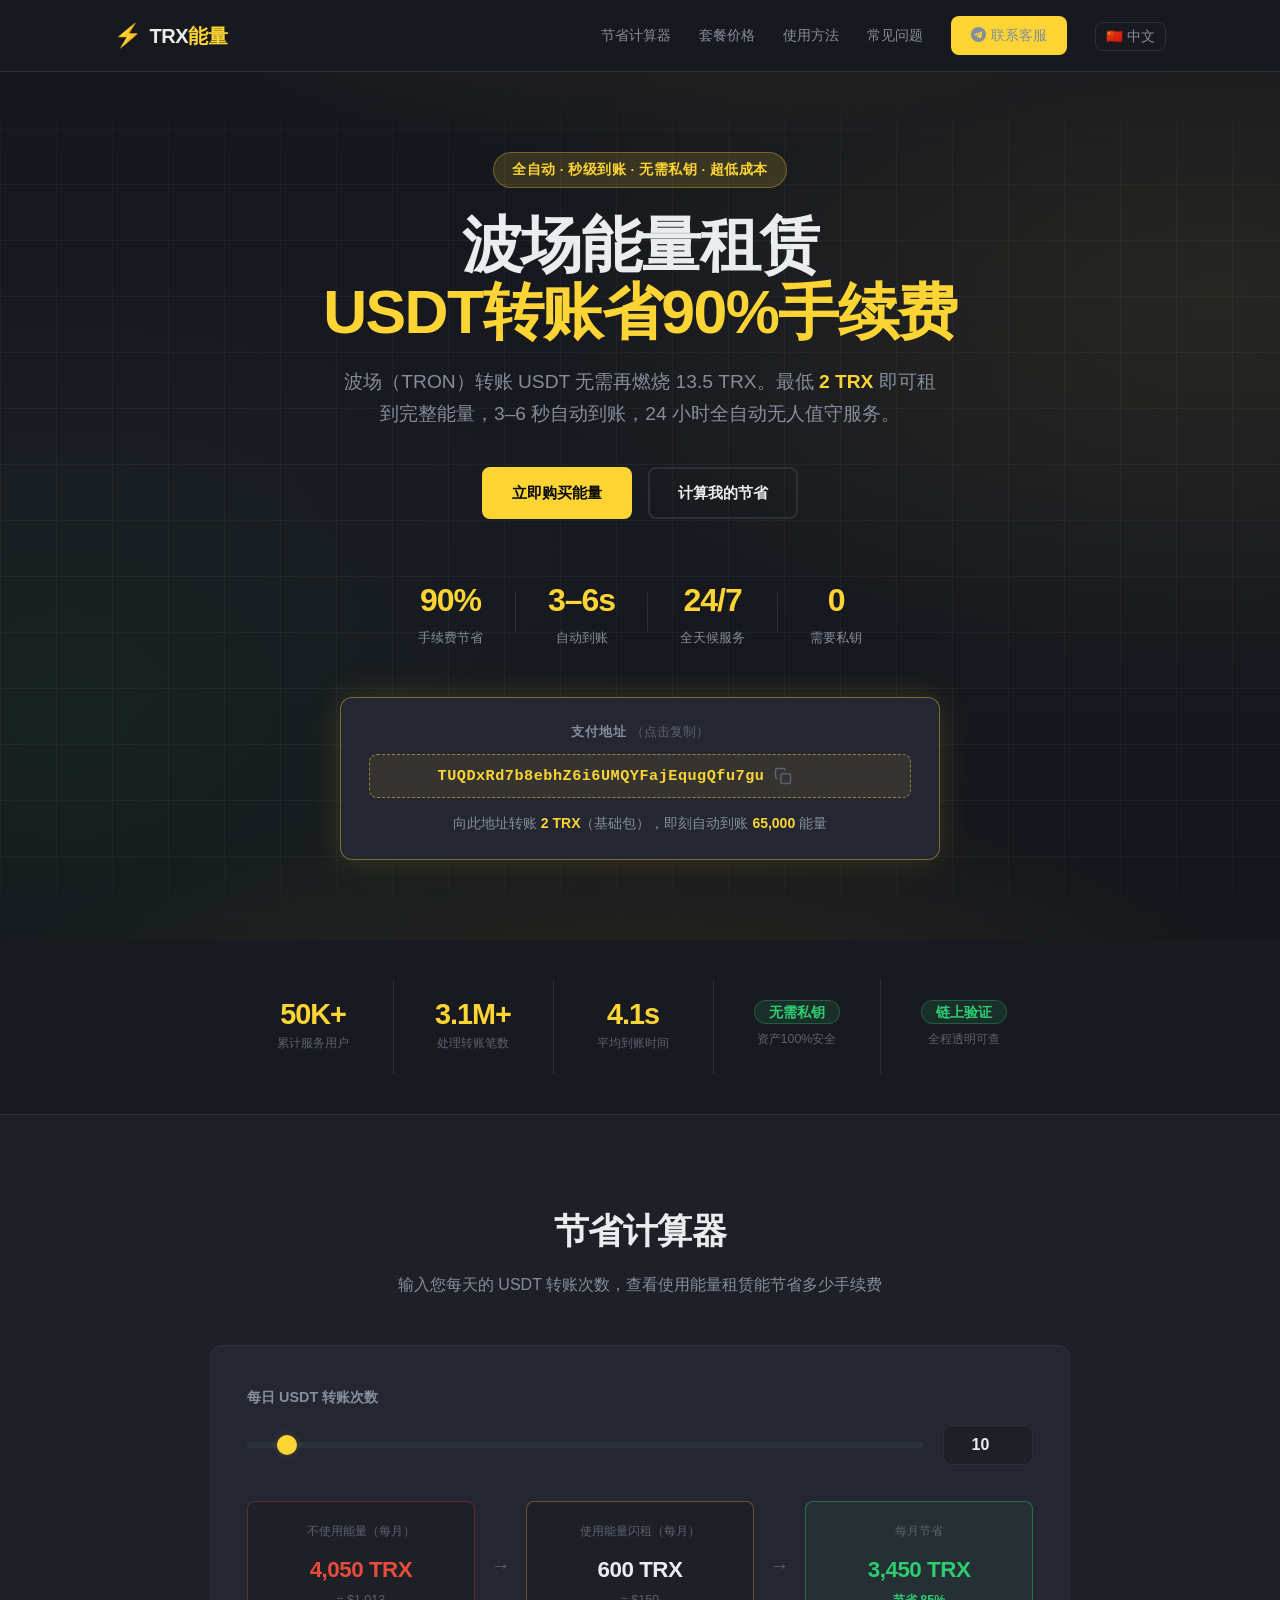
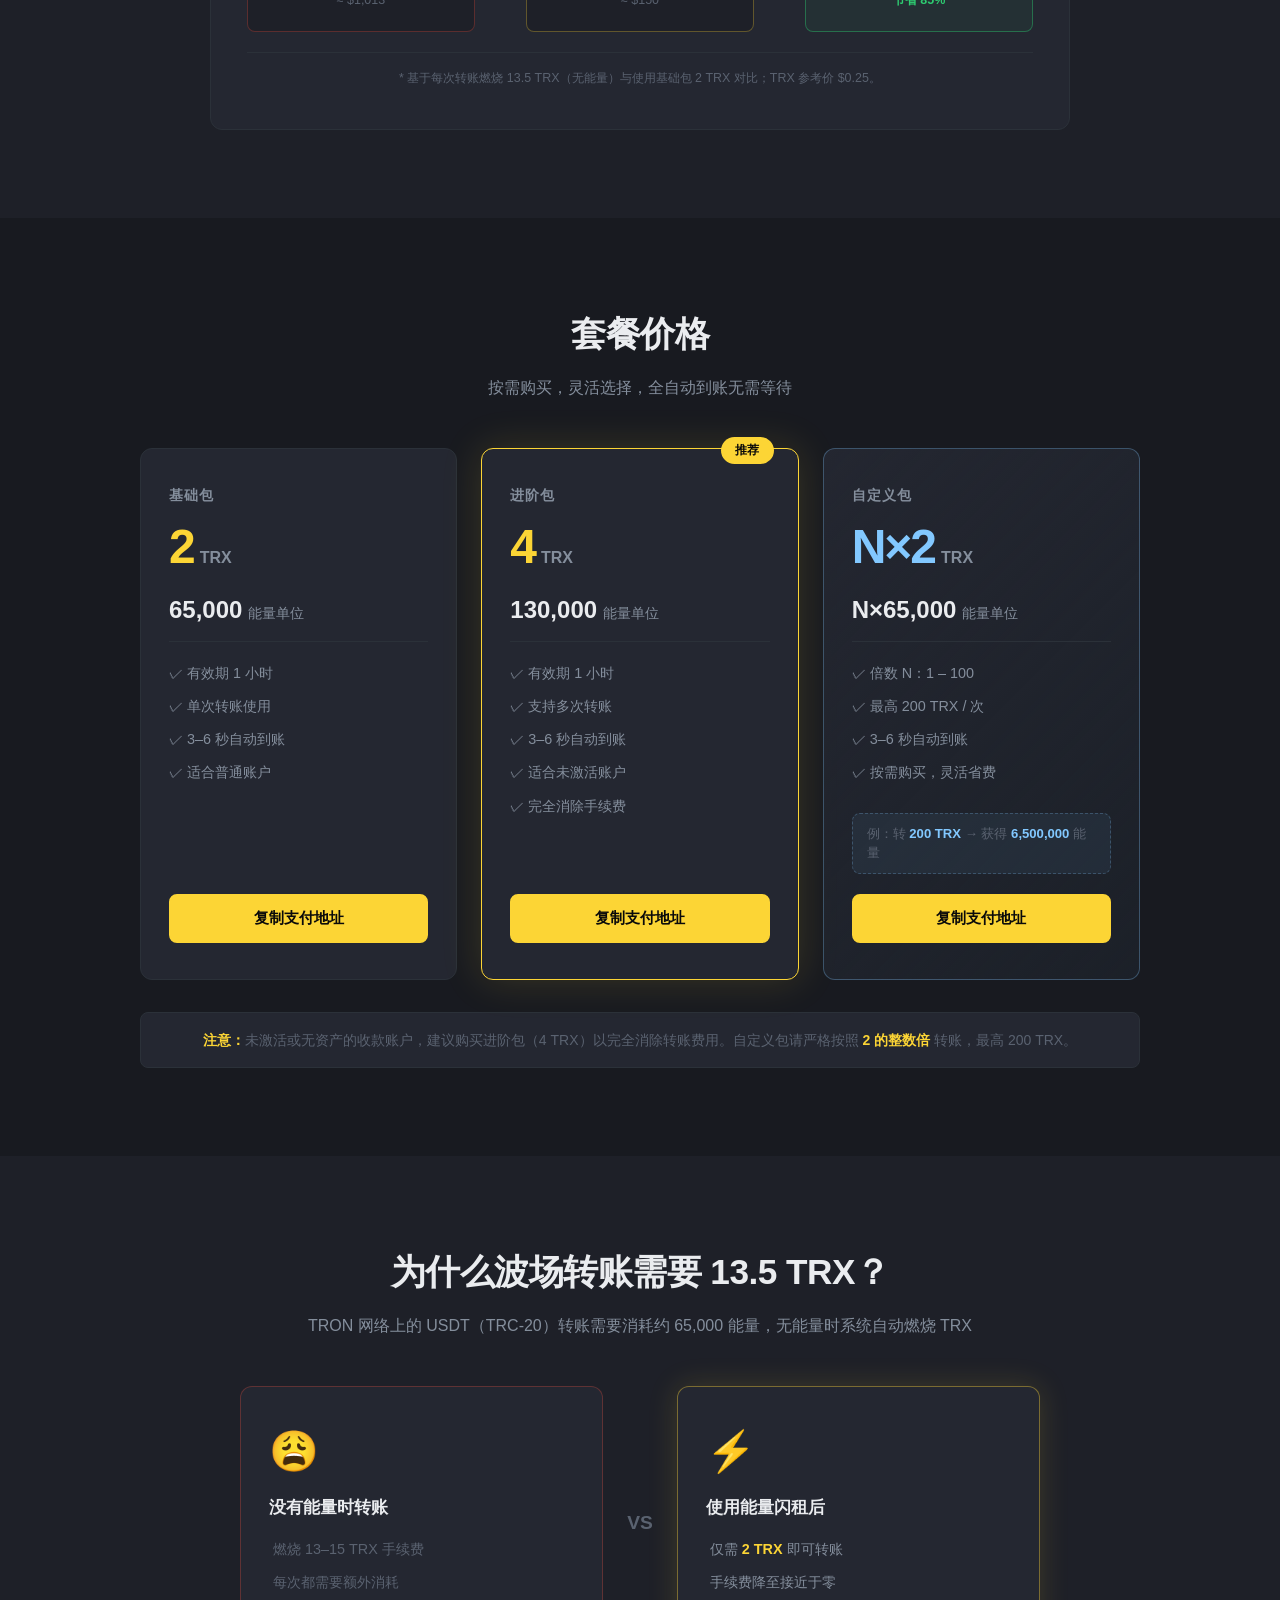
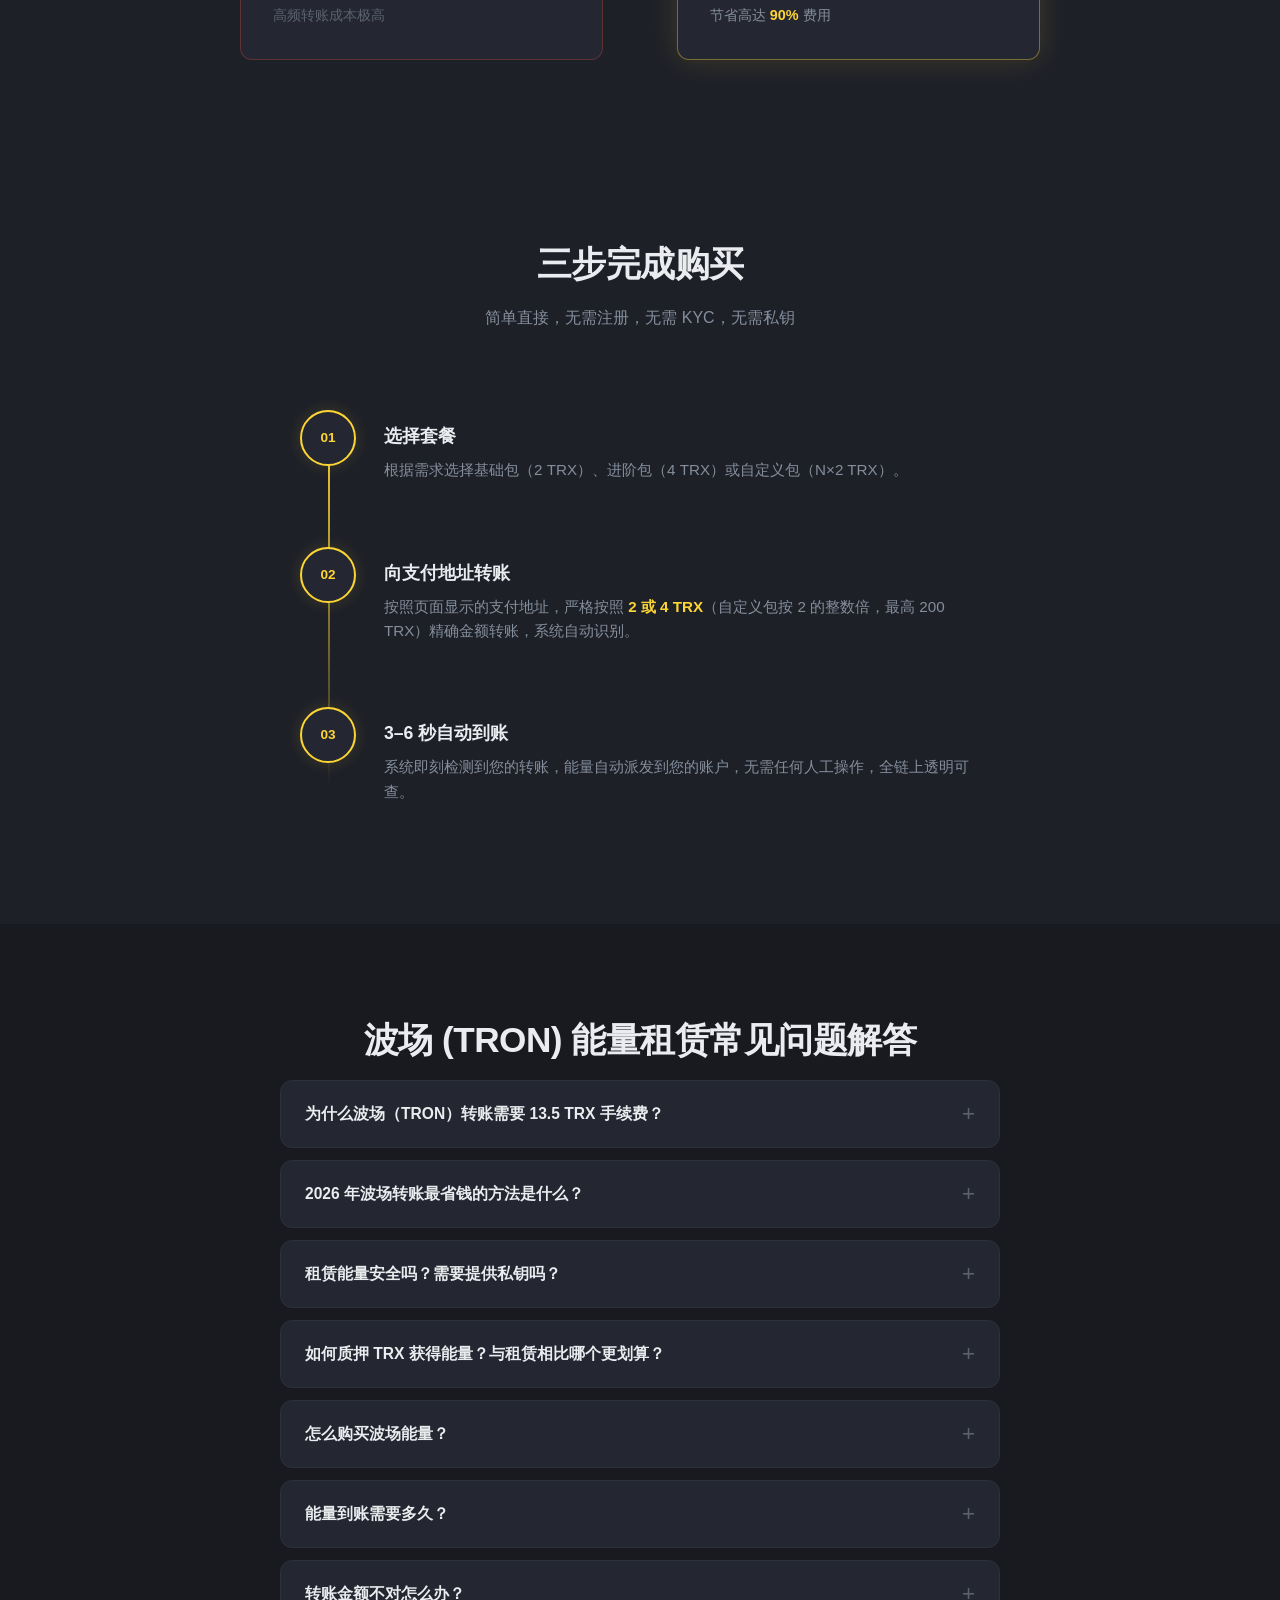
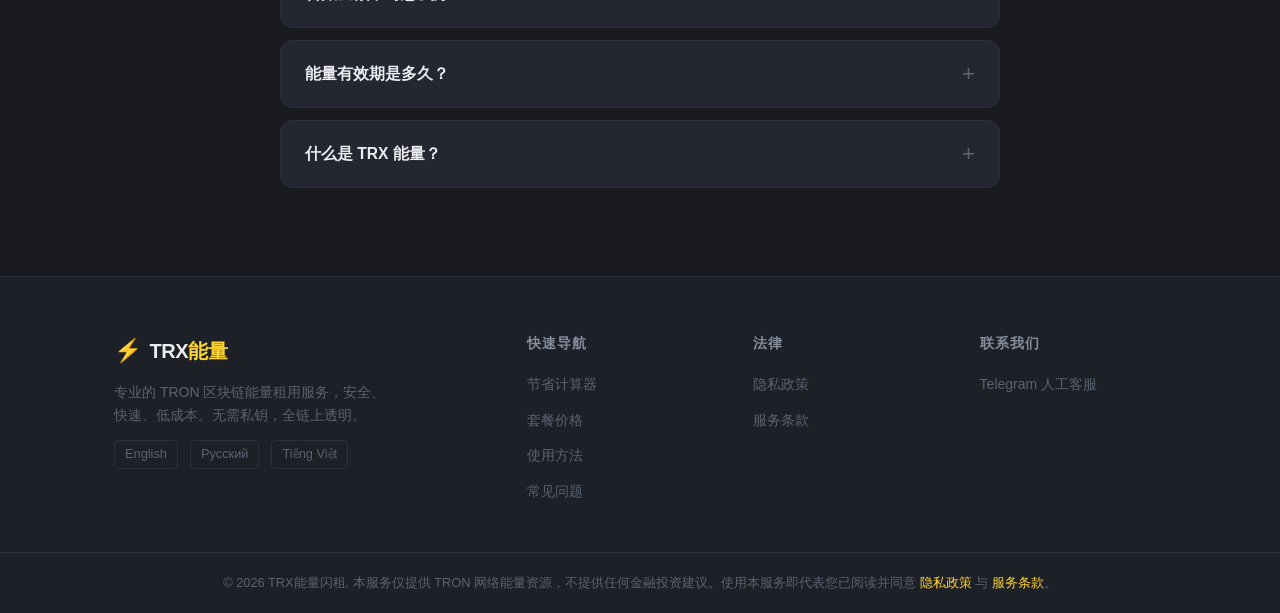
==== commit 791380f4: "style(hero): 更新英雄区域背景样式并移除矩阵画布 - 移除了 JavaScript 中的矩阵画布功能代码 - 添加了新的径向渐变背景效果到英雄区域 - 实现了网格背景图案和环境动画效果 -" ====
--- a/index.html
+++ b/index.html
@@ -216,7 +216,7 @@
   }
   </script>
 
-  <link rel="stylesheet" href="assets/css/style.css?v=1.0.4" />
+  <link rel="stylesheet" href="assets/css/style.css?v=1.0.5" />
 </head>
 <body>
 
@@ -255,7 +255,6 @@
 
     <!-- ===== HERO ===== -->
     <section class="hero" aria-labelledby="hero-title">
-      <canvas id="matrix-canvas" aria-hidden="true"></canvas>
       <div class="container hero-content">
         <div class="hero-badge">全自动 · 秒级到账 · 无需私钥 · 超低成本</div>
         <h1 id="hero-title">波场能量租赁<br /><span class="accent">USDT转账省90%手续费</span></h1>
--- a/assets/css/style.css
+++ b/assets/css/style.css
@@ -219,15 +219,45 @@
   align-items: center;
   overflow: hidden;
   padding: 80px 0;
-}
-
-#matrix-canvas {
+  background-color: #12141a;
+  background-image:
+    radial-gradient(ellipse 100% 80% at 50% -30%, rgba(252, 213, 53, 0.14), transparent 50%),
+    radial-gradient(ellipse 55% 45% at 95% 25%, rgba(252, 213, 53, 0.07), transparent),
+    radial-gradient(ellipse 45% 50% at 5% 75%, rgba(46, 204, 113, 0.05), transparent),
+    linear-gradient(180deg, #15171e 0%, var(--bg-primary) 45%, #14161c 100%);
+}
+
+.hero::before {
+  content: "";
   position: absolute;
   inset: 0;
-  width: 100%;
-  height: 100%;
-  opacity: 0.12;
+  background-image:
+    linear-gradient(rgba(255, 255, 255, 0.04) 1px, transparent 1px),
+    linear-gradient(90deg, rgba(255, 255, 255, 0.04) 1px, transparent 1px);
+  background-size: 56px 56px;
+  mask-image: linear-gradient(to bottom, transparent 0%, black 12%, black 88%, transparent 100%);
+  -webkit-mask-image: linear-gradient(to bottom, transparent 0%, black 12%, black 88%, transparent 100%);
   pointer-events: none;
+  z-index: 0;
+}
+
+.hero::after {
+  content: "";
+  position: absolute;
+  inset: 0;
+  background: radial-gradient(ellipse 90% 55% at 50% 115%, rgba(252, 213, 53, 0.1), transparent 60%);
+  pointer-events: none;
+  z-index: 0;
+  animation: hero-ambient 14s ease-in-out infinite alternate;
+}
+
+@keyframes hero-ambient {
+  from { opacity: 0.55; transform: scale(1); }
+  to { opacity: 1; transform: scale(1.06); }
+}
+
+@media (prefers-reduced-motion: reduce) {
+  .hero::after { animation: none; opacity: 0.75; }
 }
 
 .hero-content {
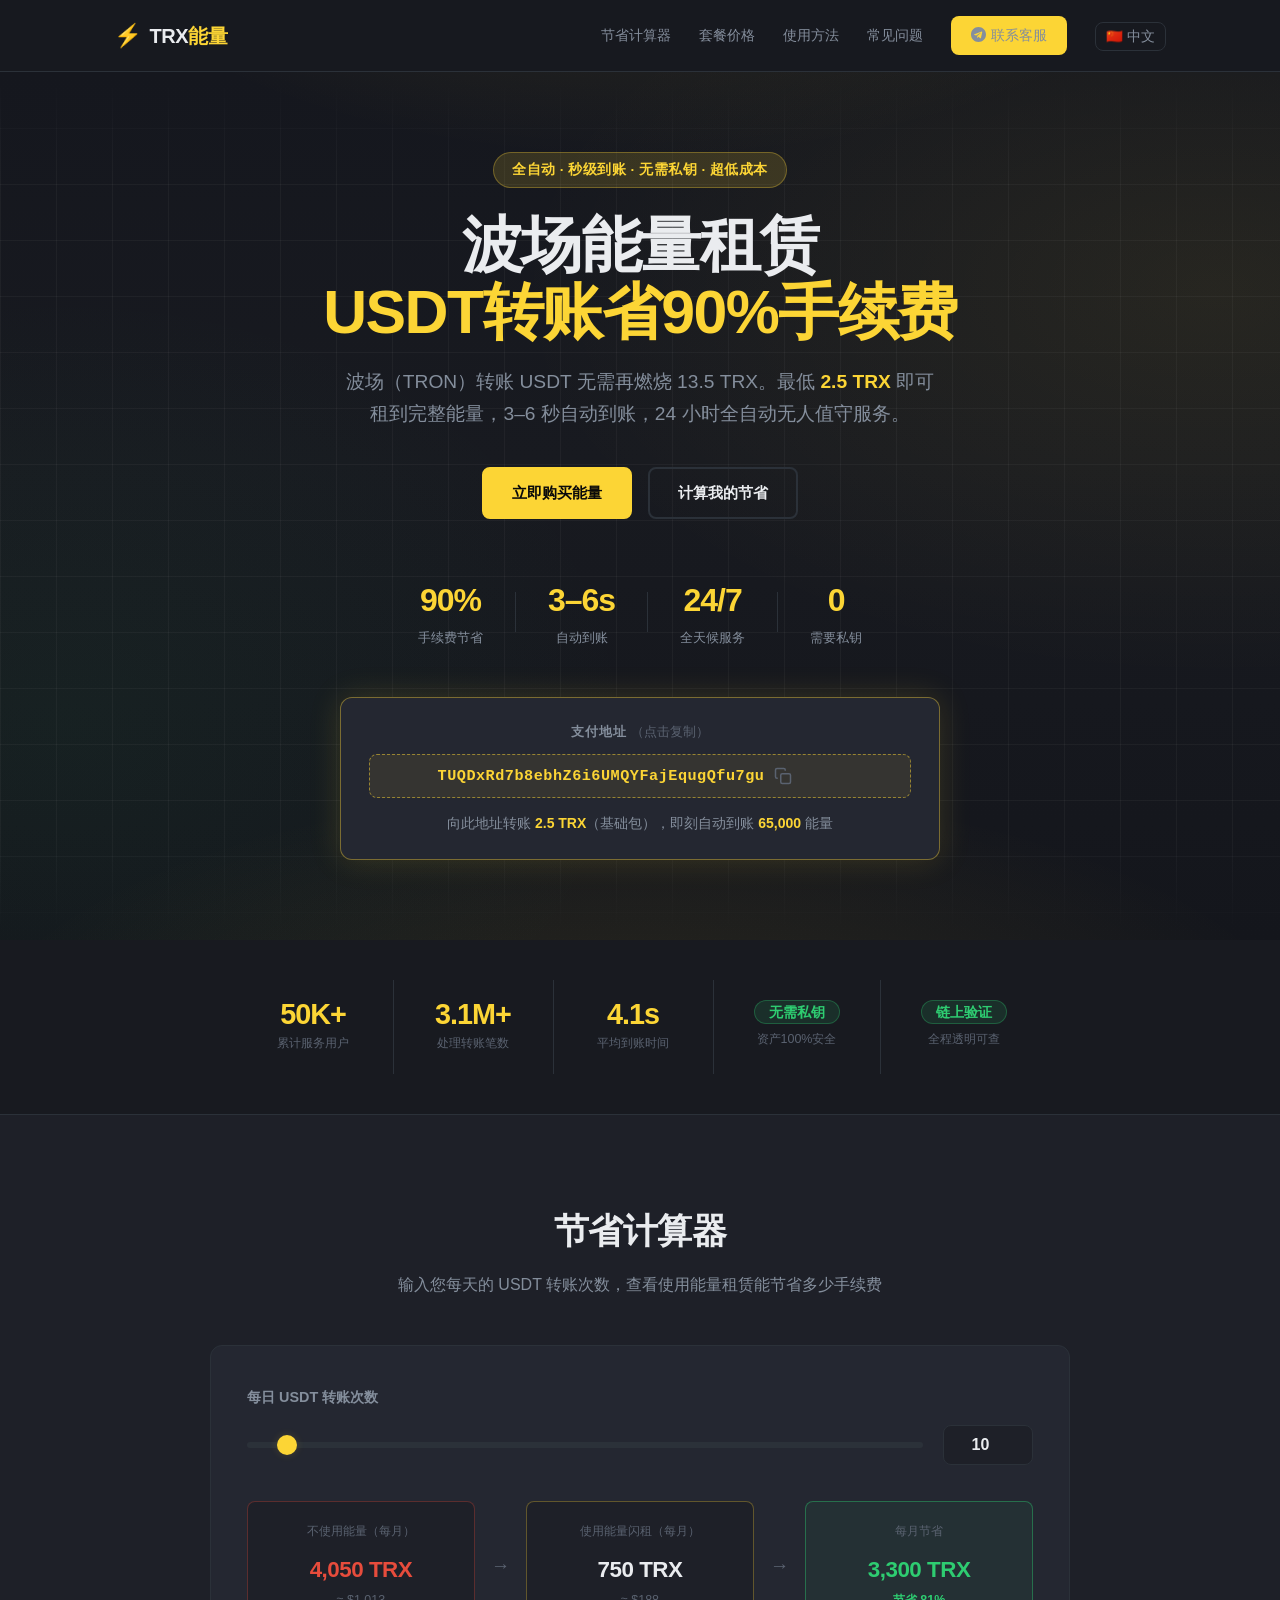
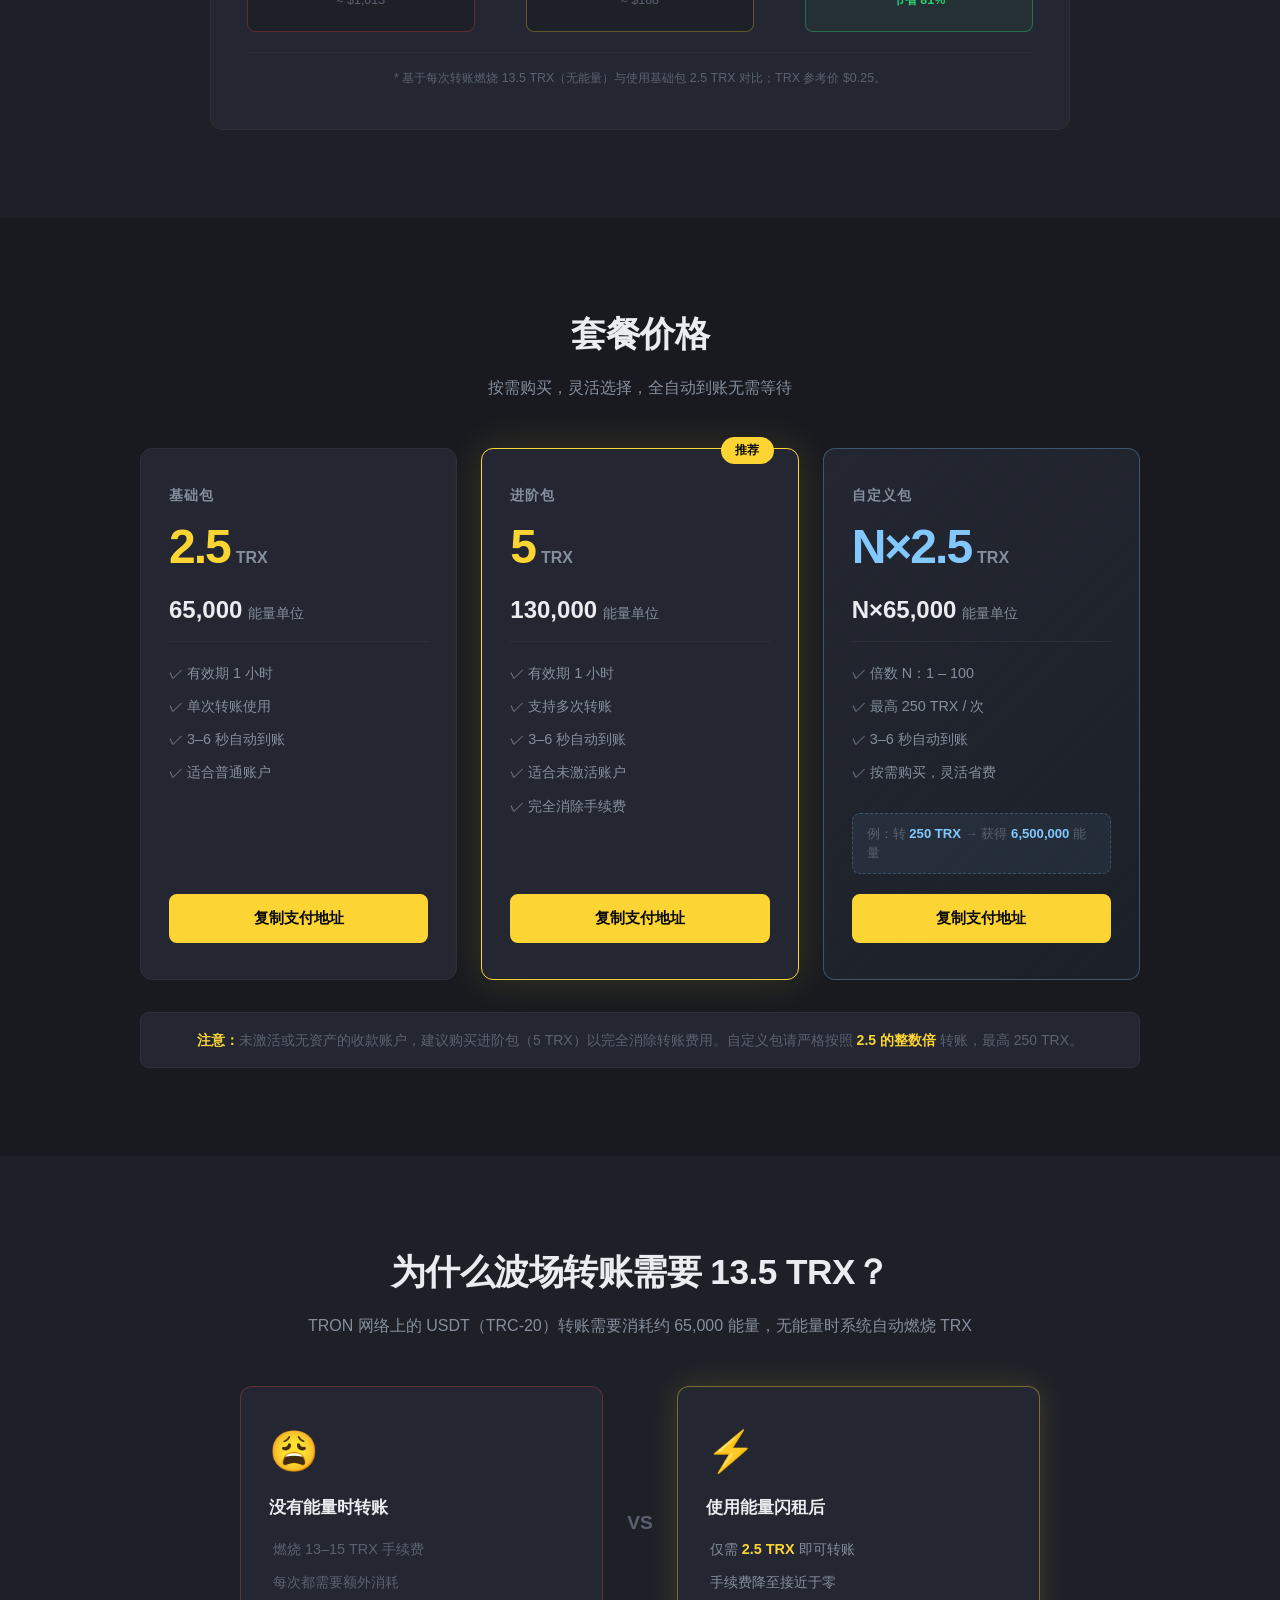
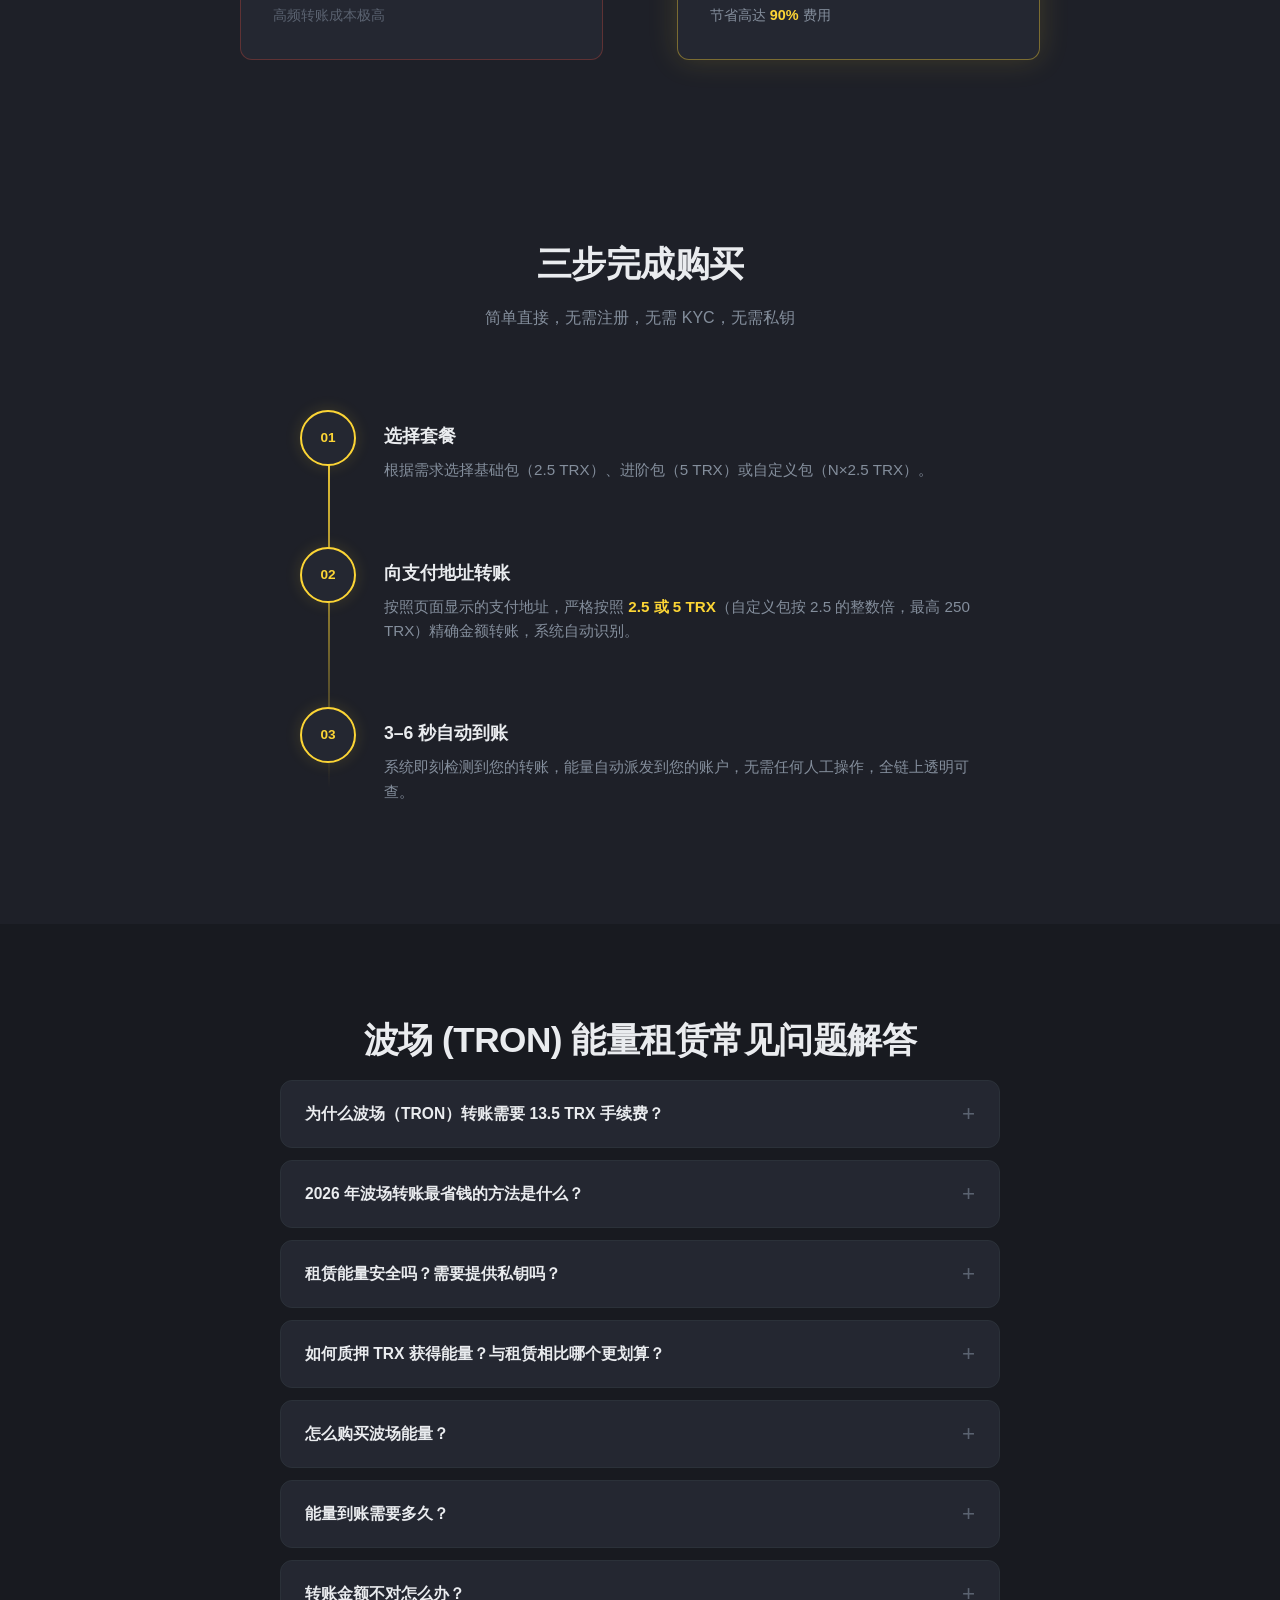
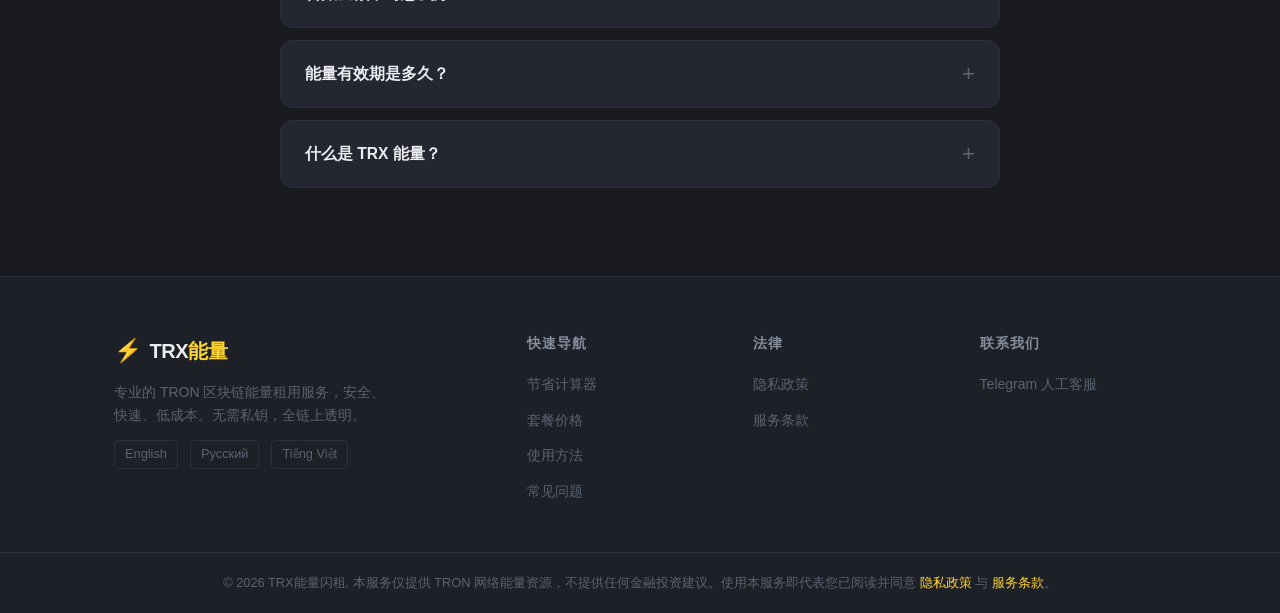
==== commit efc8ce89: "fix(pricing): 更新价格配置以反映新的TRX费用标准 - 将基础套餐价格从2 TRX调整为2.5 TRX - 相应更新高级套餐价格从4 TRX调整为5 TRX - 更新自定义套餐的价格计算" ====
--- a/index.html
+++ b/index.html
@@ -30,7 +30,7 @@
   <!-- Twitter Card -->
   <meta name="twitter:card" content="summary_large_image" />
   <meta name="twitter:title" content="TRON 能量租赁 - 节省 90% USDT 转账手续费 | TRX能量闪租" />
-  <meta name="twitter:description" content="专业波场能量租赁，平均节省 90% 手续费。2 TRX 获得 65,000 能量，秒级到账，无需私钥。" />
+  <meta name="twitter:description" content="专业波场能量租赁，平均节省 90% 手续费。2.5 TRX 获得 65,000 能量，秒级到账，无需私钥。" />
 
   <!-- JSON-LD: WebSite -->
   <script type="application/ld+json">
@@ -60,7 +60,7 @@
     "contactPoint": {
       "@type": "ContactPoint",
       "contactType": "customer service",
-      "url": "https://t.me/clint_gary",
+      "url": "https://t.me/twotrx_24h",
       "availableLanguage": ["Chinese", "English"]
     },
     "aggregateRating": {
@@ -82,7 +82,7 @@
         "@type": "Service",
         "name": "波场能量租赁服务",
         "alternateName": "TRON Energy Rental",
-        "description": "专业的TRON区块链能量租用服务。通过租用能量，USDT转账手续费可降低90%，每次仅需2 TRX。3-6秒自动到账，无需私钥，全天候服务。",
+        "description": "专业的TRON区块链能量租用服务。通过租用能量，USDT转账手续费可降低90%，每次仅需2.5 TRX。3-6秒自动到账，无需私钥，全天候服务。",
         "provider": {
           "@type": "Organization",
           "name": "TRX能量闪租"
@@ -96,21 +96,21 @@
             {
               "@type": "Offer",
               "name": "基础包",
-              "price": "2",
+              "price": "2.5",
               "priceCurrency": "TRX",
               "description": "65,000能量，有效期1小时，适合单次USDT转账"
             },
             {
               "@type": "Offer",
               "name": "进阶包",
-              "price": "4",
+              "price": "5",
               "priceCurrency": "TRX",
               "description": "130,000能量，有效期1小时，支持多次转账，适合未激活账户"
             },
             {
               "@type": "Offer",
               "name": "自定义包",
-              "description": "N×2 TRX获得N×65,000能量，N最大100倍，最高200 TRX获得6,500,000能量"
+              "description": "N×2.5 TRX获得N×65,000能量，N最大100倍，最高250 TRX获得6,500,000能量"
             }
           ]
         }
@@ -153,7 +153,7 @@
         "name": "为什么波场（TRON）转账需要13.5 TRX手续费？",
         "acceptedAnswer": {
           "@type": "Answer",
-          "text": "波场网络上的USDT（TRC-20）转账需要消耗约65,000单位的「能量」。若账户内没有能量，系统会自动燃烧约13.5 TRX作为手续费。通过租用能量，可将这笔费用降低至仅需2 TRX，节省约90%。"
+          "text": "波场网络上的USDT（TRC-20）转账需要消耗约65,000单位的「能量」。若账户内没有能量，系统会自动燃烧约13.5 TRX作为手续费。通过租用能量，可将这笔费用降低至仅需2.5 TRX，节省约90%。"
         }
       },
       {
@@ -161,7 +161,7 @@
         "name": "波场转账最便宜的方法是什么？",
         "acceptedAnswer": {
           "@type": "Answer",
-          "text": "波场转账最便宜的方法是通过TRX能量闪租平台租用能量。仅需2 TRX即可获得65,000能量，完成一次USDT转账，相比直接燃烧TRX手续费可节省约90%。高频转账用户可选择自定义包，批量购买更省钱。"
+          "text": "波场转账最便宜的方法是通过TRX能量闪租平台租用能量。仅需2.5 TRX即可获得65,000能量，完成一次USDT转账，相比直接燃烧TRX手续费可节省约90%。高频转账用户可选择自定义包，批量购买更省钱。"
         }
       },
       {
@@ -177,7 +177,7 @@
         "name": "如何质押TRX获得能量？与租赁相比哪个更划算？",
         "acceptedAnswer": {
           "@type": "Answer",
-          "text": "质押TRX可获得长期能量，但需锁定大量TRX（质押约10,000 TRX才能获得约65,000能量/天）。租赁能量无需锁定资金，按需购买，2 TRX即用即付。对于散户和中低频用户，租赁远比质押划算；高频用户可结合使用。"
+          "text": "质押TRX可获得长期能量，但需锁定大量TRX（质押约10,000 TRX才能获得约65,000能量/天）。租赁能量无需锁定资金，按需购买，2.5 TRX即用即付。对于散户和中低频用户，租赁远比质押划算；高频用户可结合使用。"
         }
       },
       {
@@ -201,7 +201,7 @@
         "name": "转账金额不对怎么办？",
         "acceptedAnswer": {
           "@type": "Answer",
-          "text": "请严格按照2或4 TRX转账（自定义包按2的整数倍，最高200 TRX）。如果金额不符，系统可能无法自动派发，请联系人工客服处理。"
+          "text": "请严格按照2.5或5 TRX转账（自定义包按2.5的整数倍，最高250 TRX）。如果金额不符，系统可能无法自动派发，请联系人工客服处理。"
         }
       },
       {
@@ -232,7 +232,7 @@
         <a href="#pricing">套餐价格</a>
         <a href="#how-it-works">使用方法</a>
         <a href="#faq">常见问题</a>
-        <a href="https://t.me/clint_gary" class="btn-nav" rel="noopener noreferrer" target="_blank">
+        <a href="https://t.me/twotrx_24h" class="btn-nav" rel="noopener noreferrer" target="_blank">
           <svg viewBox="0 0 24 24" width="15" height="15" fill="currentColor" aria-hidden="true" style="vertical-align:-2px;margin-right:5px"><path d="M12 0C5.373 0 0 5.373 0 12s5.373 12 12 12 12-5.373 12-12S18.627 0 12 0zm5.894 8.221-1.97 9.28c-.145.658-.537.818-1.084.508l-3-2.21-1.447 1.394c-.16.16-.295.295-.605.295l.213-3.053 5.56-5.023c.242-.213-.054-.333-.373-.12L8.32 13.617l-2.96-.924c-.643-.204-.657-.643.136-.953l11.57-4.461c.537-.194 1.006.131.828.942z"/></svg>联系客服
         </a>
         <!-- 语言切换 -->
@@ -258,7 +258,7 @@
       <div class="container hero-content">
         <div class="hero-badge">全自动 · 秒级到账 · 无需私钥 · 超低成本</div>
         <h1 id="hero-title">波场能量租赁<br /><span class="accent">USDT转账省90%手续费</span></h1>
-        <p class="hero-subtitle">波场（TRON）转账 USDT 无需再燃烧 13.5 TRX。最低 <strong>2 TRX</strong> 即可租到完整能量，3–6 秒自动到账，24 小时全自动无人值守服务。</p>
+        <p class="hero-subtitle">波场（TRON）转账 USDT 无需再燃烧 13.5 TRX。最低 <strong>2.5 TRX</strong> 即可租到完整能量，3–6 秒自动到账，24 小时全自动无人值守服务。</p>
         <div class="hero-actions">
           <a href="#pricing" class="btn btn-primary">立即购买能量</a>
           <a href="#calculator" class="btn btn-ghost">计算我的节省</a>
@@ -296,7 +296,7 @@
             </svg>
             <span class="copy-feedback" aria-live="polite"></span>
           </button>
-          <p class="pay-address-desc">向此地址转账 <strong>2 TRX</strong>（基础包），即刻自动到账 <strong>65,000</strong> 能量</p>
+          <p class="pay-address-desc">向此地址转账 <strong>2.5 TRX</strong>（基础包），即刻自动到账 <strong>65,000</strong> 能量</p>
         </div>
       </div>
     </section>
@@ -362,7 +362,7 @@
               <span class="calc-result-sub" id="calc-save-pct">节省 85%</span>
             </div>
           </div>
-          <p class="calc-note">* 基于每次转账燃烧 13.5 TRX（无能量）与使用基础包 2 TRX 对比；TRX 参考价 $0.25。</p>
+          <p class="calc-note">* 基于每次转账燃烧 13.5 TRX（无能量）与使用基础包 2.5 TRX 对比；TRX 参考价 $0.25。</p>
         </div>
       </div>
     </section>
@@ -377,7 +377,7 @@
           <article class="pricing-card">
             <div class="pricing-tag">基础包</div>
             <div class="pricing-price">
-              <span class="price-amount">2</span>
+              <span class="price-amount">2.5</span>
               <span class="price-unit">TRX</span>
             </div>
             <div class="pricing-energy">
@@ -397,7 +397,7 @@
             <div class="pricing-badge">推荐</div>
             <div class="pricing-tag">进阶包</div>
             <div class="pricing-price">
-              <span class="price-amount">4</span>
+              <span class="price-amount">5</span>
               <span class="price-unit">TRX</span>
             </div>
             <div class="pricing-energy">
@@ -417,7 +417,7 @@
           <article class="pricing-card pricing-card-custom">
             <div class="pricing-tag">自定义包</div>
             <div class="pricing-price">
-              <span class="price-amount">N×2</span>
+              <span class="price-amount">N×2.5</span>
               <span class="price-unit">TRX</span>
             </div>
             <div class="pricing-energy">
@@ -426,12 +426,12 @@
             </div>
             <ul class="pricing-features">
               <li>✓ 倍数 N：1 – 100</li>
-              <li>✓ 最高 200 TRX / 次</li>
+              <li>✓ 最高 250 TRX / 次</li>
               <li>✓ 3–6 秒自动到账</li>
               <li>✓ 按需购买，灵活省费</li>
             </ul>
             <div class="custom-example">
-              例：转 <strong>200 TRX</strong> → 获得 <strong>6,500,000</strong> 能量
+              例：转 <strong>250 TRX</strong> → 获得 <strong>6,500,000</strong> 能量
             </div>
             <button class="btn btn-primary btn-block btn-copy-addr" data-address="TUQDxRd7b8ebhZ6i6UMQYFajEqugQfu7gu">复制支付地址</button>
           </article>
@@ -439,7 +439,7 @@
         </div>
 
         <p class="pricing-note">
-          <strong>注意：</strong>未激活或无资产的收款账户，建议购买进阶包（4 TRX）以完全消除转账费用。自定义包请严格按照 <strong>2 的整数倍</strong> 转账，最高 200 TRX。
+          <strong>注意：</strong>未激活或无资产的收款账户，建议购买进阶包（5 TRX）以完全消除转账费用。自定义包请严格按照 <strong>2.5 的整数倍</strong> 转账，最高 250 TRX。
         </p>
       </div>
     </section>
@@ -464,7 +464,7 @@
             <div class="compare-icon" aria-hidden="true">⚡</div>
             <h3>使用能量闪租后</h3>
             <ul>
-              <li>仅需 <strong>2 TRX</strong> 即可转账</li>
+              <li>仅需 <strong>2.5 TRX</strong> 即可转账</li>
               <li>手续费降至接近于零</li>
               <li>节省高达 <strong>90%</strong> 费用</li>
             </ul>
@@ -483,14 +483,14 @@
             <div class="step-number" aria-hidden="true">01</div>
             <div class="step-content">
               <h3>选择套餐</h3>
-              <p>根据需求选择基础包（2 TRX）、进阶包（4 TRX）或自定义包（N×2 TRX）。</p>
+              <p>根据需求选择基础包（2.5 TRX）、进阶包（5 TRX）或自定义包（N×2.5 TRX）。</p>
             </div>
           </li>
           <li class="step">
             <div class="step-number" aria-hidden="true">02</div>
             <div class="step-content">
               <h3>向支付地址转账</h3>
-              <p>按照页面显示的支付地址，严格按照 <strong>2 或 4 TRX</strong>（自定义包按 2 的整数倍，最高 200 TRX）精确金额转账，系统自动识别。</p>
+              <p>按照页面显示的支付地址，严格按照 <strong>2.5 或 5 TRX</strong>（自定义包按 2.5 的整数倍，最高 250 TRX）精确金额转账，系统自动识别。</p>
             </div>
           </li>
           <li class="step">
@@ -515,7 +515,7 @@
               <button aria-expanded="false" aria-controls="faq-1">为什么波场（TRON）转账需要 13.5 TRX 手续费？</button>
             </dt>
             <dd class="faq-answer" id="faq-1" hidden>
-              波场网络上的 USDT（TRC-20）转账需要消耗约 65,000 单位的「能量」。若账户内没有能量，系统会自动燃烧约 <strong>13.5 TRX</strong> 作为手续费。通过租用能量，可将这笔费用降低至仅需 2 TRX，节省约 <strong>90%</strong>。
+              波场网络上的 USDT（TRC-20）转账需要消耗约 65,000 单位的「能量」。若账户内没有能量，系统会自动燃烧约 <strong>13.5 TRX</strong> 作为手续费。通过租用能量，可将这笔费用降低至仅需 2.5 TRX，节省约 <strong>90%</strong>。
             </dd>
           </div>
 
@@ -524,7 +524,7 @@
               <button aria-expanded="false" aria-controls="faq-2">2026 年波场转账最省钱的方法是什么？</button>
             </dt>
             <dd class="faq-answer" id="faq-2" hidden>
-              波场转账最便宜的方法是通过 TRX 能量闪租平台租用能量。仅需 <strong>2 TRX</strong> 即可获得 65,000 能量，完成一次 USDT 转账，相比直接燃烧 TRX 手续费可节省约 90%。高频转账用户推荐自定义包，可批量购买大额能量，进一步降低单次成本。
+              波场转账最便宜的方法是通过 TRX 能量闪租平台租用能量。仅需 <strong>2.5 TRX</strong> 即可获得 65,000 能量，完成一次 USDT 转账，相比直接燃烧 TRX 手续费可节省约 90%。高频转账用户推荐自定义包，可批量购买大额能量，进一步降低单次成本。
             </dd>
           </div>
 
@@ -542,7 +542,7 @@
               <button aria-expanded="false" aria-controls="faq-4">如何质押 TRX 获得能量？与租赁相比哪个更划算？</button>
             </dt>
             <dd class="faq-answer" id="faq-4" hidden>
-              质押 TRX 可获得长期能量，但需锁定大量资金（质押约 10,000 TRX 才能获得约 65,000 能量/天）。租赁能量无需锁定资金，按需购买，<strong>2 TRX 即用即付</strong>。对于散户和中低频用户，租赁远比质押划算；日均转账 50 次以上的大户可考虑结合使用。
+              质押 TRX 可获得长期能量，但需锁定大量资金（质押约 10,000 TRX 才能获得约 65,000 能量/天）。租赁能量无需锁定资金，按需购买，<strong>2.5 TRX 即用即付</strong>。对于散户和中低频用户，租赁远比质押划算；日均转账 50 次以上的大户可考虑结合使用。
             </dd>
           </div>
 
@@ -569,7 +569,7 @@
               <button aria-expanded="false" aria-controls="faq-7">转账金额不对怎么办？</button>
             </dt>
             <dd class="faq-answer" id="faq-7" hidden>
-              请严格按照 2 或 4 TRX 转账（自定义包按 2 的整数倍）。如果金额不符，系统可能无法自动派发。如遇此情况，请点击页面客服联系人工处理。
+              请严格按照 2.5 或 5 TRX 转账（自定义包按 2.5 的整数倍）。如果金额不符，系统可能无法自动派发。如遇此情况，请点击页面客服联系人工处理。
             </dd>
           </div>
 
@@ -631,7 +631,7 @@
       <div class="footer-contact">
         <h3>联系我们</h3>
         <ul>
-          <li><a href="https://t.me/clint_gary" rel="noopener noreferrer" target="_blank">Telegram 人工客服</a></li>
+          <li><a href="https://t.me/twotrx_24h" rel="noopener noreferrer" target="_blank">Telegram 人工客服</a></li>
         </ul>
       </div>
     </div>
